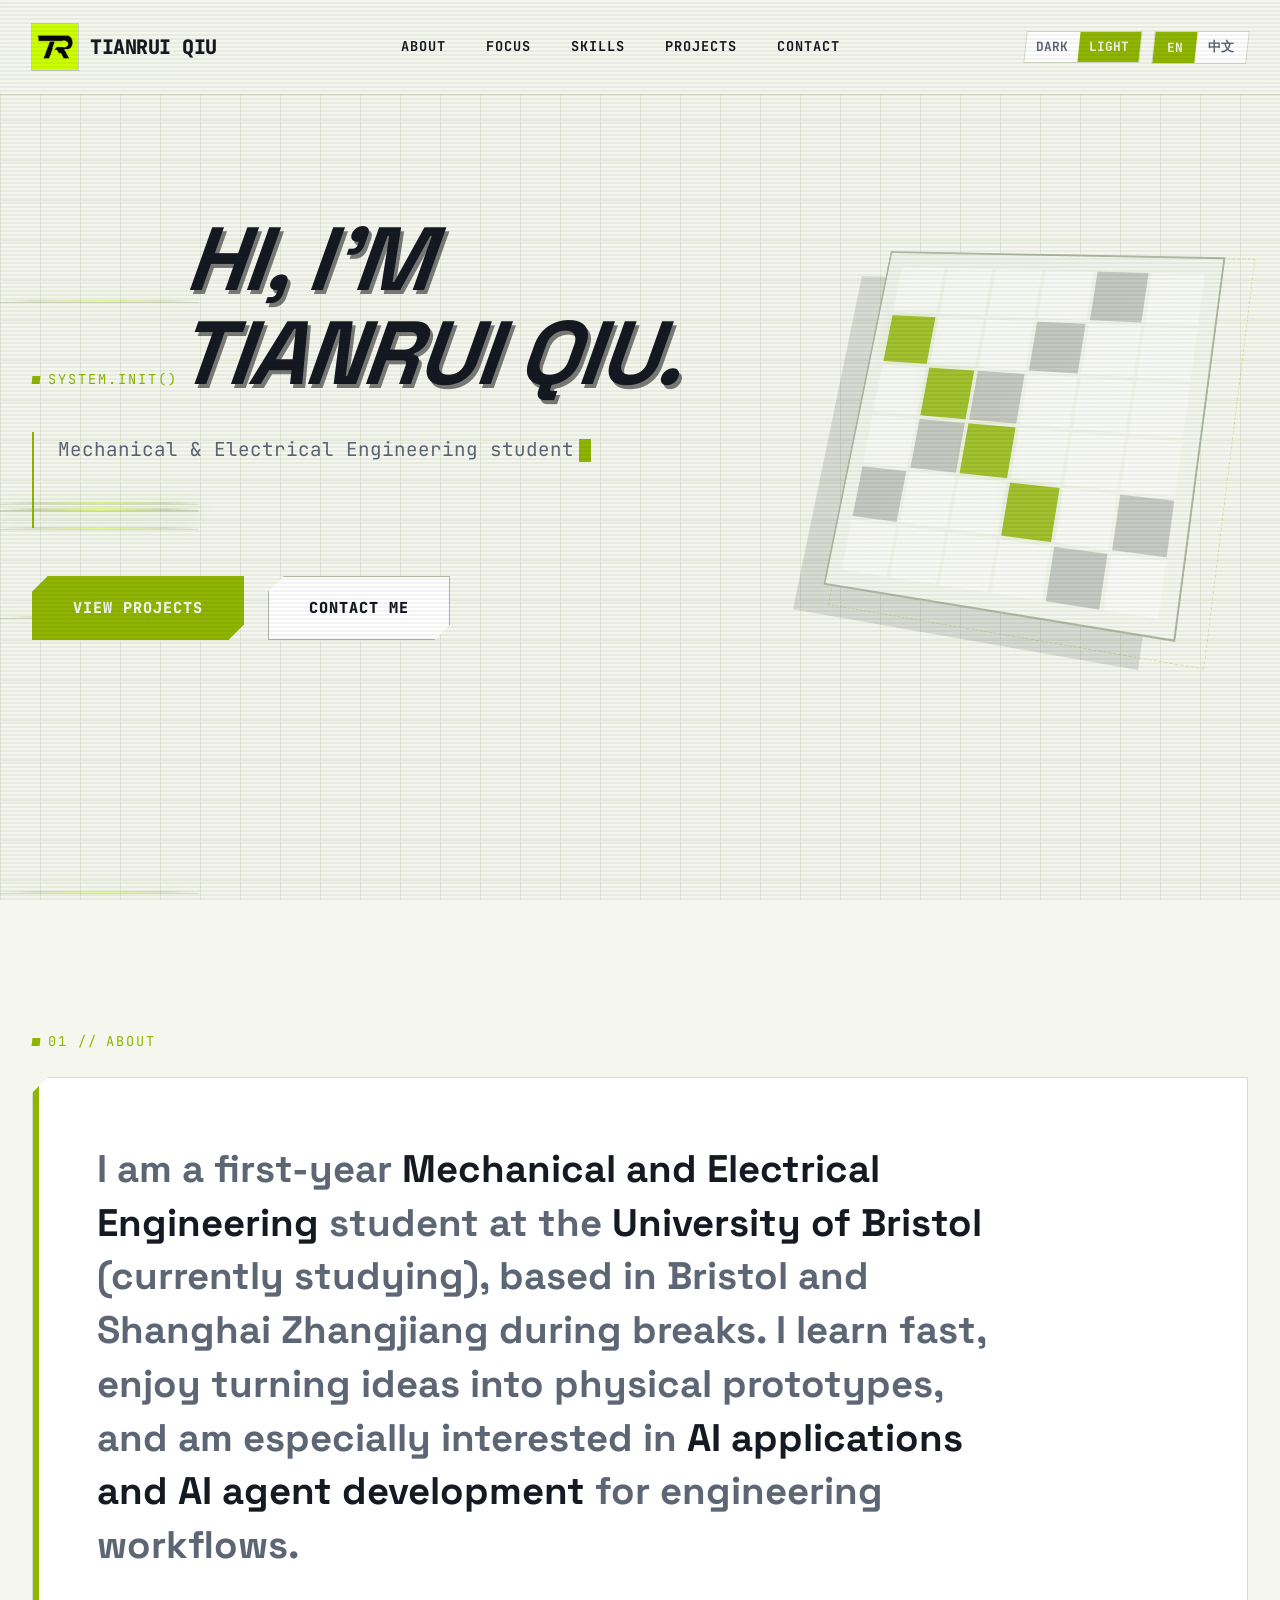
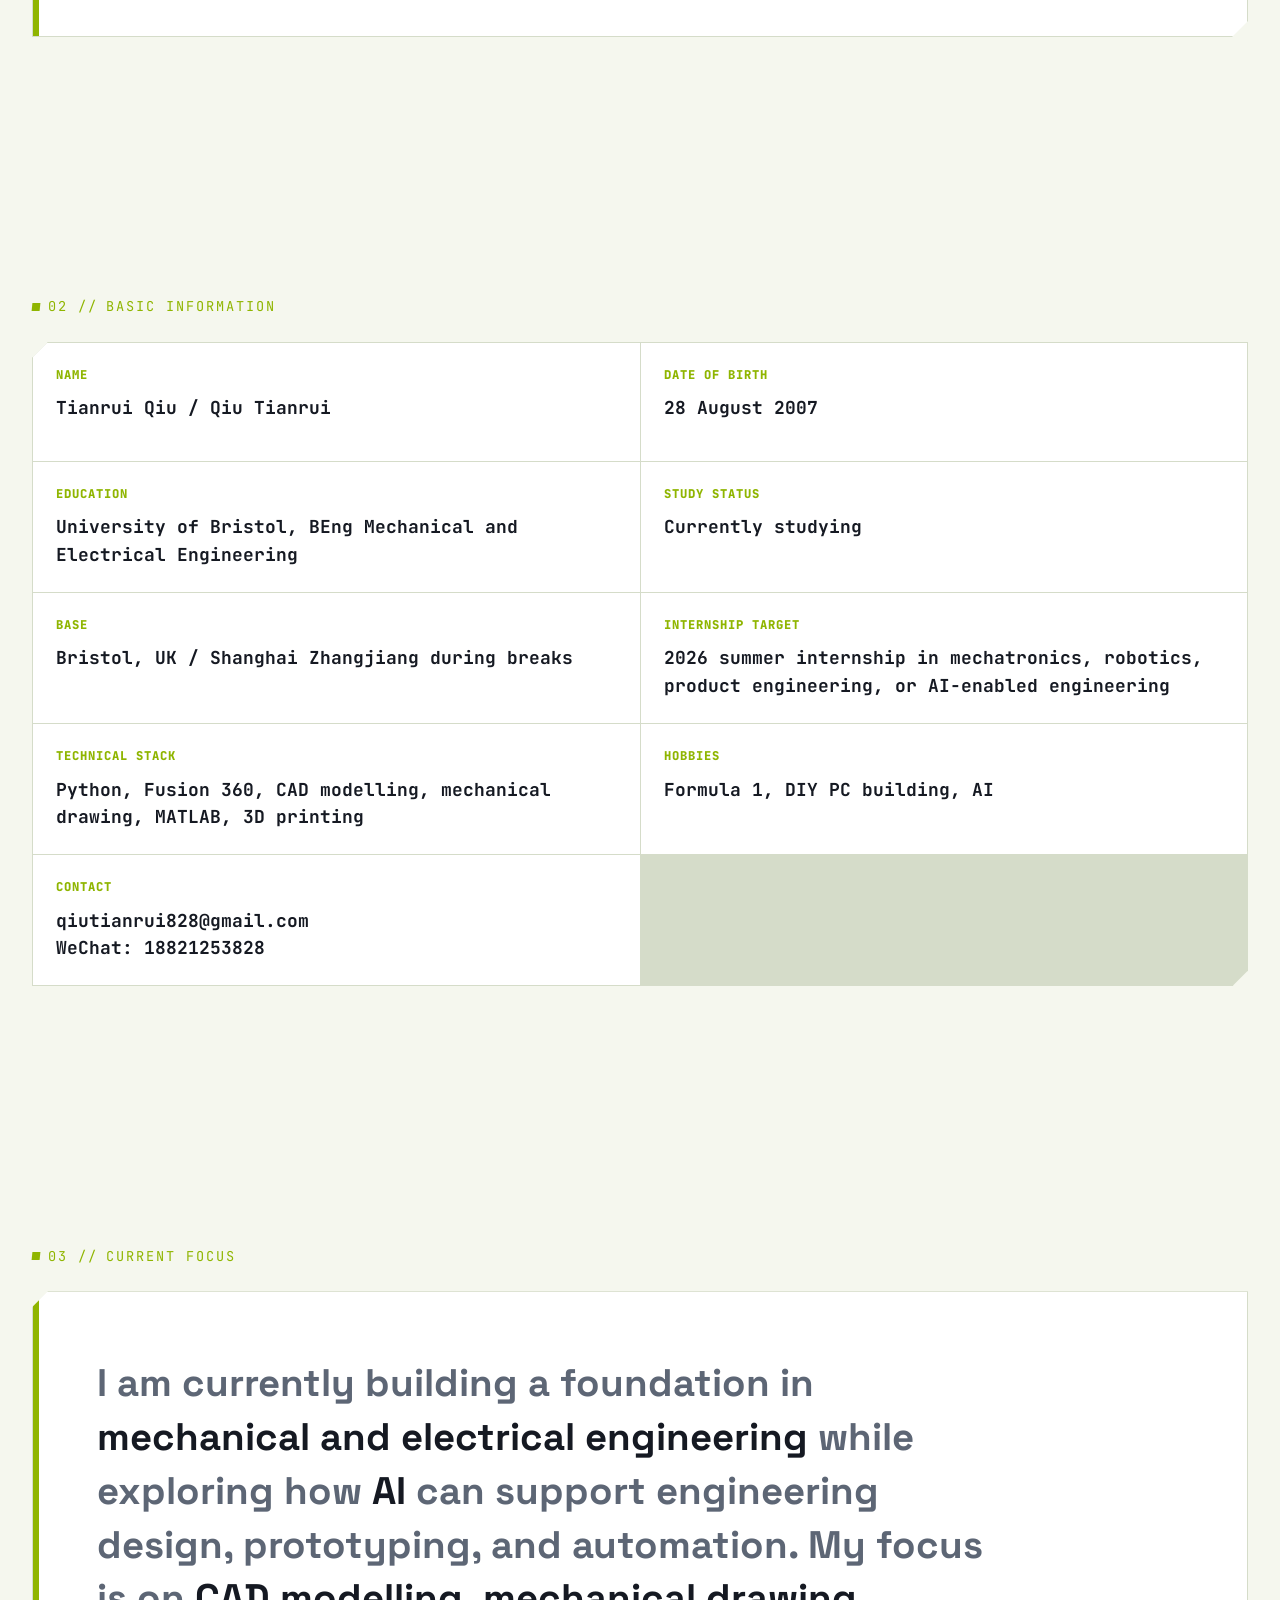
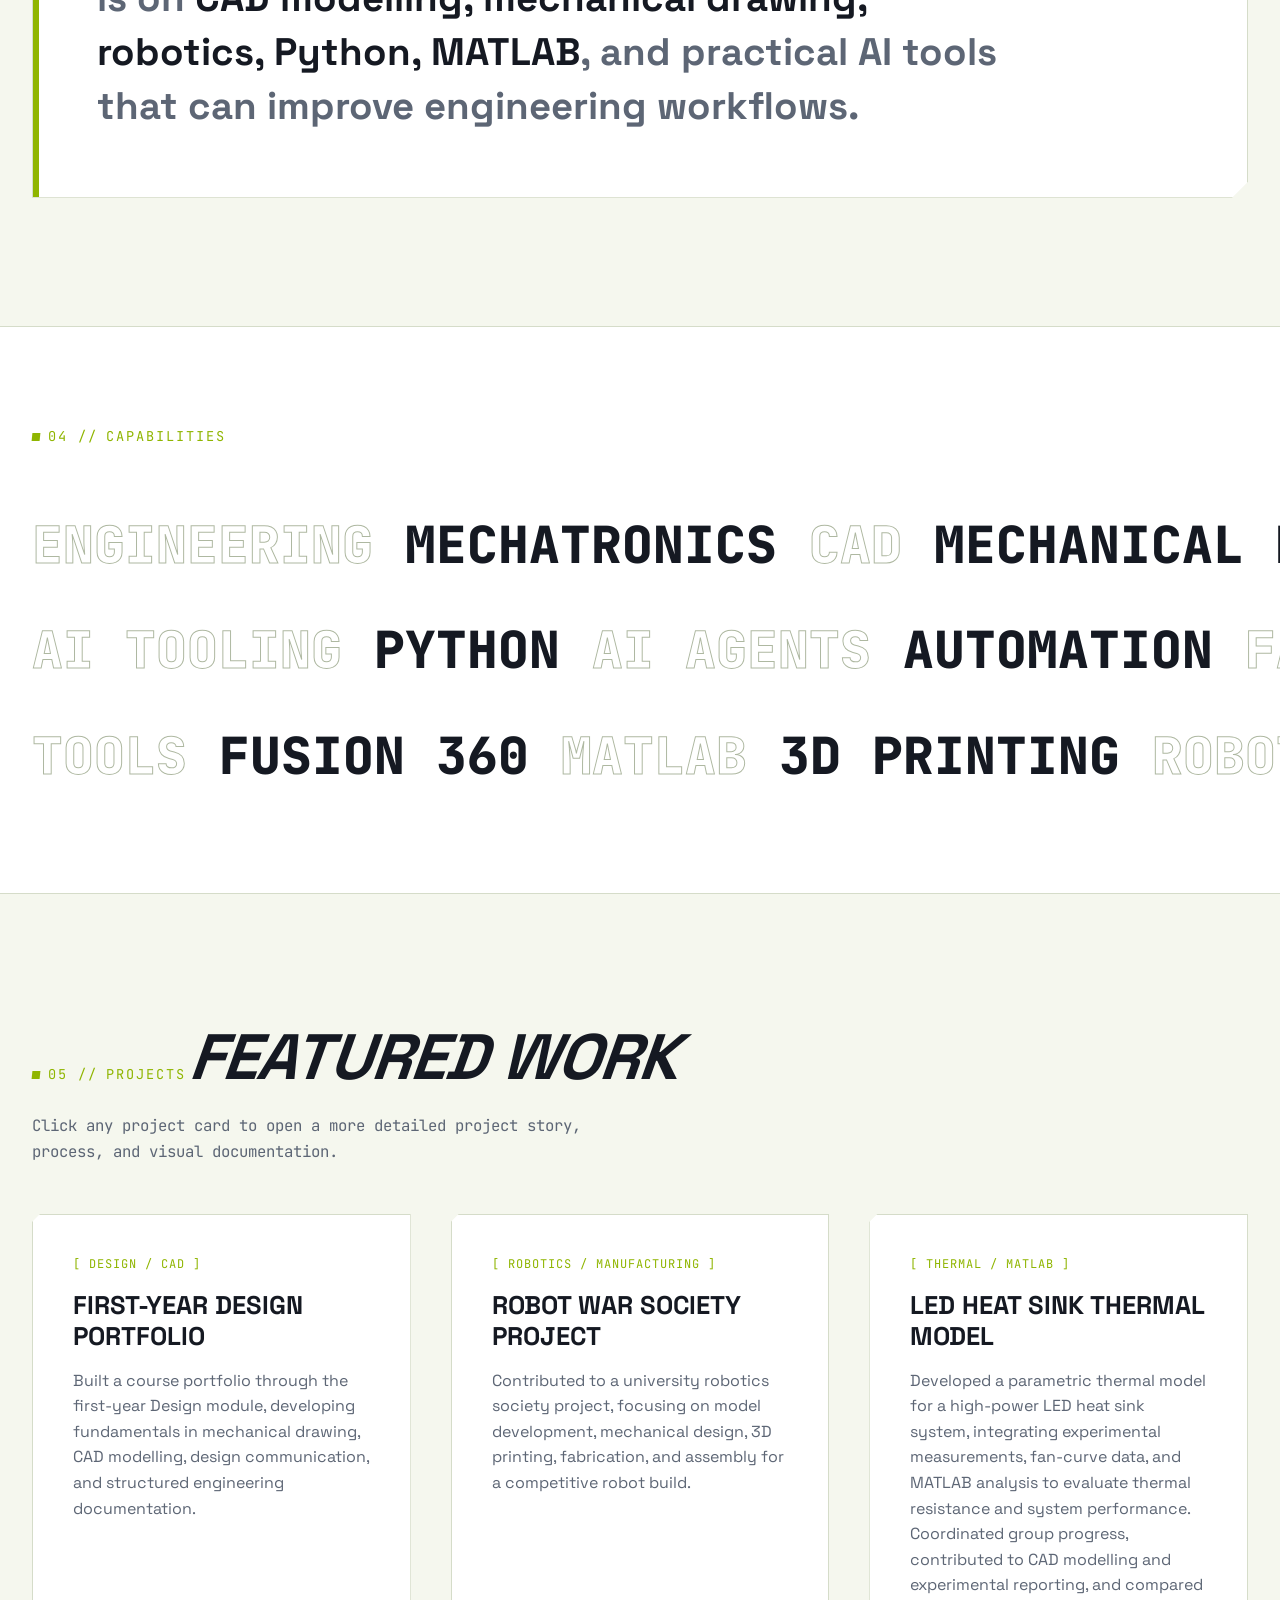
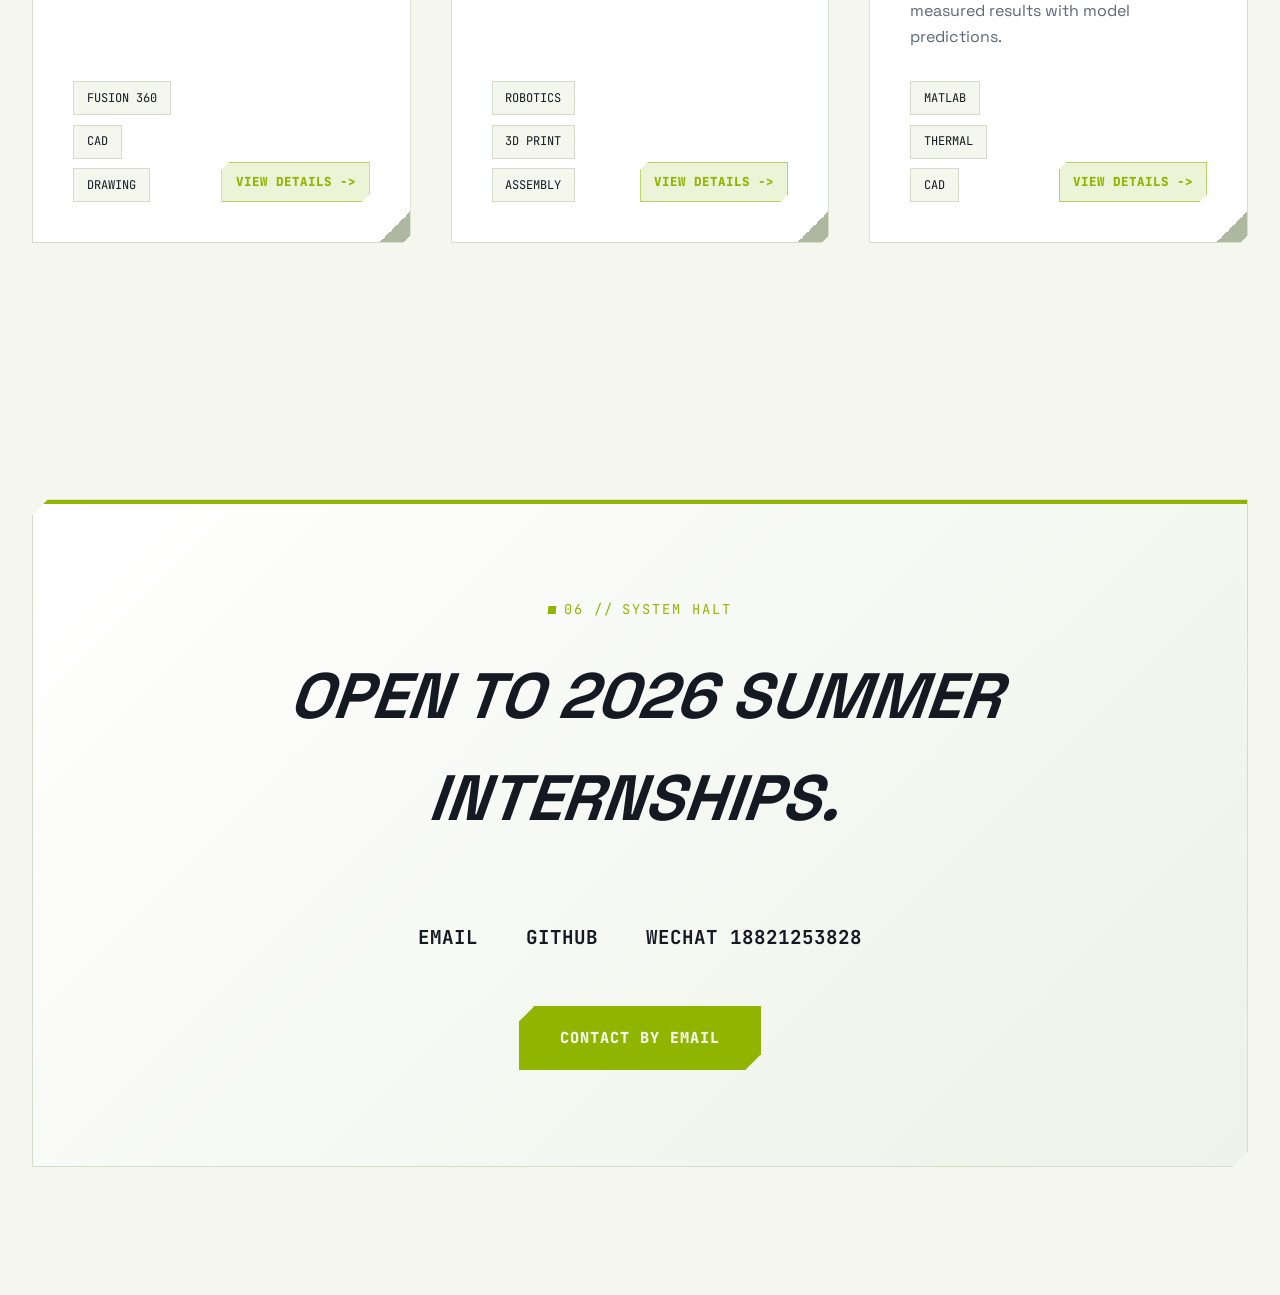
==== gemini-v2.html @ 449a3490 "Revert "Restore white light-mode logo" This reverts commit f555c244501e4e30bb69171f5057bf622dd73651." ====
<!DOCTYPE html>
<html lang="en">
<head>
    <meta charset="UTF-8">
    <meta name="viewport" content="width=device-width, initial-scale=1.0">
    <title>Tianrui Qiu // Portfolio</title>
    <meta name="description" content="Personal portfolio of Tianrui Qiu, a Mechanical and Electrical Engineering student at the University of Bristol exploring AI-enabled mechatronics, robotics, CAD, and engineering systems.">
    <link rel="icon" href="assets/favicon.ico?v=5">
    <link rel="apple-touch-icon" href="assets/apple-touch-icon.png?v=5">
    <link rel="preconnect" href="https://fonts.googleapis.com">
    <link rel="preconnect" href="https://fonts.gstatic.com" crossorigin>
    <link href="https://fonts.googleapis.com/css2?family=JetBrains+Mono:ital,wght@0,400;0,700;0,800;1,700&family=Space+Grotesk:wght@400;600;700;800&display=swap" rel="stylesheet">
    <script>
        (function () {
            try {
                const params = new URLSearchParams(window.location.search);
                const urlTheme = params.get('theme');
                const savedTheme = localStorage.getItem('portfolio_theme');
                const systemTheme = window.matchMedia('(prefers-color-scheme: light)').matches ? 'light' : 'dark';
                const theme = ['dark', 'light'].includes(urlTheme) ? urlTheme : (['dark', 'light'].includes(savedTheme) ? savedTheme : systemTheme);
                document.documentElement.setAttribute('data-theme', theme);
            } catch (error) {
                document.documentElement.setAttribute('data-theme', 'dark');
            }
        }());
    </script>
    <style>
        :root {
            color-scheme: dark;
            --bg-base: #06070a;
            --bg-surface: #10121a;
            --bg-card: #161925;
            --accent: #CCFF00;
            --accent-hover: #b3e600;
            --accent-dim: rgba(204, 255, 0, 0.1);
            --text-main: #f1f5f9;
            --text-muted: #8b949e;
            --border: #272b3c;
            --border-light: #3a4055;
            --nav-bg: rgba(6, 7, 10, 0.8);
            --grid-opacity: 0.2;
            --scanline-opacity: 0.7;
            --speed-opacity: 0.3;
            --speed-line: rgba(204, 255, 0, 0.95);
            --speed-glow: rgba(204, 255, 0, 0.45);
            --matrix-shadow: -30px 30px 0 rgba(0, 0, 0, 0.5);
            --card-shadow: 0 20px 40px rgba(0, 0, 0, 0.6);
            --font-display: 'Space Grotesk', -apple-system, BlinkMacSystemFont, 'Microsoft YaHei', 'PingFang SC', sans-serif;
            --font-mono: 'JetBrains Mono', 'Microsoft YaHei', monospace;
            --skew-angle: -6deg;
            --transition-fast: 0.2s cubic-bezier(0.25, 1, 0.5, 1);
            --transition-smooth: 0.4s cubic-bezier(0.16, 1, 0.3, 1);
            --clip-chamfer: polygon(16px 0, 100% 0, 100% calc(100% - 16px), calc(100% - 16px) 100%, 0 100%, 0 16px);
            --clip-chamfer-sm: polygon(8px 0, 100% 0, 100% calc(100% - 8px), calc(100% - 8px) 100%, 0 100%, 0 8px);
        }

        :root[data-theme="light"] {
            color-scheme: light;
            --bg-base: #f5f7ee;
            --bg-surface: #ffffff;
            --bg-card: #eef2e8;
            --accent: #8fb500;
            --accent-hover: #799b00;
            --accent-dim: rgba(143, 181, 0, 0.16);
            --text-main: #151922;
            --text-muted: #5d6675;
            --border: #d5dcc9;
            --border-light: #aeb8a1;
            --nav-bg: rgba(245, 247, 238, 0.86);
            --grid-opacity: 0.62;
            --scanline-opacity: 0.16;
            --speed-opacity: 0.42;
            --speed-line: rgba(204, 255, 0, 0.98);
            --speed-glow: rgba(143, 181, 0, 0.5);
            --matrix-shadow: -30px 30px 0 rgba(15, 20, 10, 0.12);
            --card-shadow: 0 20px 40px rgba(34, 40, 23, 0.12);
        }

        * {
            margin: 0;
            padding: 0;
            box-sizing: border-box;
        }

        html {
            scroll-behavior: smooth;
        }

        body {
            background-color: var(--bg-base);
            color: var(--text-main);
            font-family: var(--font-display);
            line-height: 1.6;
            overflow-x: hidden;
            -webkit-font-smoothing: antialiased;
            transition: background-color var(--transition-smooth), color var(--transition-smooth);
        }

        ::selection {
            background: var(--accent);
            color: var(--bg-base);
        }

        .bg-grid {
            position: fixed;
            inset: 0;
            background-image:
                linear-gradient(var(--border) 1px, transparent 1px),
                linear-gradient(90deg, var(--border) 1px, transparent 1px);
            background-size: 40px 40px;
            opacity: var(--grid-opacity);
            z-index: -3;
            pointer-events: none;
        }

        .scanlines {
            position: fixed;
            inset: 0;
            background: linear-gradient(to bottom, transparent 50%, rgba(0, 0, 0, 0.3) 51%);
            background-size: 100% 4px;
            opacity: var(--scanline-opacity);
            z-index: 9999;
            pointer-events: none;
        }

        .speed-lines {
            position: fixed;
            inset: 0;
            z-index: -2;
            overflow: hidden;
            pointer-events: none;
            opacity: var(--speed-opacity);
        }

        .speed-line {
            position: absolute;
            background: linear-gradient(90deg, transparent, var(--speed-line), transparent);
            height: 1px;
            width: 200px;
            box-shadow: 0 0 14px var(--speed-glow);
            transform: skewX(-45deg);
            animation: speedLine linear infinite;
        }

        :root[data-theme="light"] .speed-line {
            background: linear-gradient(
                90deg,
                transparent,
                rgba(82, 104, 0, 0.35) 18%,
                var(--speed-line) 50%,
                rgba(82, 104, 0, 0.35) 82%,
                transparent
            );
            box-shadow:
                0 0 16px var(--speed-glow),
                0 1px 0 rgba(63, 80, 0, 0.35);
            height: 2px;
        }

        @keyframes speedLine {
            0% { left: -10%; opacity: 0; }
            10% { opacity: 1; }
            90% { opacity: 1; }
            100% { left: 110%; opacity: 0; }
        }

        a {
            color: inherit;
            text-decoration: none;
            transition: color var(--transition-fast);
        }

        .container {
            width: 100%;
            max-width: 1320px;
            margin: 0 auto;
            padding: 0 2rem;
        }

        section {
            padding: 8rem 0;
            position: relative;
        }

        main {
            display: flex;
            flex-direction: column;
        }

        #hero { order: 0; }
        #about { order: 1; }
        #basic-info { order: 2; }
        #target { order: 3; }
        #skills { order: 4; }
        #projects { order: 5; }
        #contact { order: 6; }

        .mono {
            font-family: var(--font-mono);
        }

        .italic-speed {
            font-style: italic;
            transform: skewX(var(--skew-angle));
            display: inline-block;
        }

        .section-tag {
            font-family: var(--font-mono);
            font-size: 0.85rem;
            color: var(--accent);
            text-transform: uppercase;
            letter-spacing: 2px;
            margin-bottom: 1.5rem;
            display: inline-flex;
            align-items: center;
            gap: 0.5rem;
        }

        .section-tag::before {
            content: "";
            display: block;
            width: 8px;
            height: 8px;
            background: var(--accent);
            transform: skewX(var(--skew-angle));
        }

        h2.title {
            font-size: clamp(2.5rem, 5vw, 4rem);
            font-weight: 800;
            line-height: 1.1;
            text-transform: uppercase;
            margin-bottom: 3rem;
            letter-spacing: -1px;
        }

        .section-helper {
            margin-top: -1.75rem;
            margin-bottom: 3rem;
            max-width: 620px;
            color: var(--text-muted);
            font-family: var(--font-mono);
            font-size: 0.98rem;
            line-height: 1.7;
        }

        nav {
            position: fixed;
            top: 0;
            left: 0;
            width: 100%;
            padding: 1.5rem 0;
            background: var(--nav-bg);
            backdrop-filter: blur(12px);
            border-bottom: 1px solid var(--border);
            z-index: 100;
            transition: padding var(--transition-smooth), background-color var(--transition-smooth), border-color var(--transition-smooth);
        }

        .nav-inner {
            display: flex;
            justify-content: space-between;
            align-items: center;
            gap: 1.5rem;
        }

        .logo {
            font-family: var(--font-mono);
            font-weight: 800;
            font-size: 1.25rem;
            letter-spacing: -0.5px;
            text-transform: uppercase;
            color: var(--text-main);
            display: flex;
            align-items: center;
            gap: 0.75rem;
            min-width: 0;
        }

        .logo-box {
            width: 46px;
            height: 46px;
            flex: 0 0 46px;
            position: relative;
            overflow: hidden;
            box-shadow: 0 0 0 1px color-mix(in srgb, var(--text-main) 18%, transparent);
        }

        .logo-box img {
            display: none;
            position: absolute;
            inset: 0;
            width: 100%;
            height: 100%;
            object-fit: contain;
        }

        .logo-box .logo-img-dark {
            display: block;
        }

        .nav-links {
            display: flex;
            gap: 2.5rem;
            font-family: var(--font-mono);
            font-size: 0.85rem;
            font-weight: 700;
            text-transform: uppercase;
            letter-spacing: 1px;
        }

        .nav-links a {
            position: relative;
        }

        .nav-links a::after {
            content: '';
            position: absolute;
            bottom: -6px;
            left: 0;
            width: 0;
            height: 2px;
            background: var(--accent);
            transition: width var(--transition-fast);
        }

        .nav-links a:hover::after {
            width: 100%;
        }

        .nav-controls {
            display: flex;
            align-items: center;
            gap: 0.75rem;
            flex-shrink: 0;
        }

        .lang-switch,
        .theme-switch {
            display: flex;
            flex-shrink: 0;
            background: var(--bg-surface);
            border: 1px solid var(--border);
            transform: skewX(var(--skew-angle));
            transition: background-color var(--transition-smooth), border-color var(--transition-smooth);
        }

        .lang-btn,
        .theme-btn {
            background: transparent;
            border: none;
            color: var(--text-muted);
            font-family: var(--font-mono);
            font-size: 0.8rem;
            font-weight: 700;
            padding: 0.4rem 0.8rem;
            cursor: pointer;
            transition: all var(--transition-fast);
            text-transform: uppercase;
        }

        .theme-btn {
            padding: 0.4rem 0.65rem;
        }

        .lang-btn.active,
        .theme-btn.active {
            background: var(--accent);
            color: var(--bg-base);
        }

        .lang-btn:not(.active):hover,
        .theme-btn:not(.active):hover {
            color: var(--text-main);
        }

        .lang-btn span,
        .theme-btn span {
            display: inline-block;
            transform: skewX(calc(var(--skew-angle) * -1));
        }

        .btn {
            display: inline-flex;
            align-items: center;
            justify-content: center;
            padding: 1.2rem 2.5rem;
            font-family: var(--font-mono);
            font-size: 0.95rem;
            font-weight: 800;
            text-transform: uppercase;
            letter-spacing: 1px;
            border: 1px solid var(--border-light);
            background: var(--bg-surface);
            color: var(--text-main);
            cursor: pointer;
            position: relative;
            z-index: 1;
            clip-path: var(--clip-chamfer);
            transition: all var(--transition-fast);
        }

        .btn::before {
            content: "";
            position: absolute;
            inset: 0;
            background: var(--accent);
            z-index: -1;
            transform: scaleX(0);
            transform-origin: right;
            transition: transform var(--transition-smooth);
        }

        .btn:hover {
            border-color: var(--accent);
            color: var(--bg-base);
        }

        .btn:hover::before {
            transform: scaleX(1);
            transform-origin: left;
        }

        .btn-primary {
            background: var(--accent);
            color: var(--bg-base);
            border-color: var(--accent);
        }

        .btn-primary::before {
            background: var(--text-main);
        }

        .btn-primary:hover {
            color: var(--bg-base);
        }

        .hero {
            min-height: 100vh;
            display: flex;
            align-items: center;
            padding-top: 5rem;
            overflow: hidden;
        }

        .hero-grid {
            display: grid;
            grid-template-columns: 1.2fr 0.8fr;
            gap: 4rem;
            align-items: center;
        }

        .hero-title {
            font-size: clamp(3rem, 7vw, 6rem);
            font-weight: 800;
            line-height: 1.05;
            text-transform: uppercase;
            letter-spacing: -2px;
            margin-bottom: 2rem;
            text-shadow: 4px 4px 0 rgba(0, 0, 0, 0.5);
        }

        .hero-subtitle-container {
            min-height: 6rem;
            margin-bottom: 3rem;
            position: relative;
            padding-left: 1.5rem;
            border-left: 2px solid var(--accent);
        }

        .hero-subtitle {
            font-family: var(--font-mono);
            font-size: clamp(1rem, 2vw, 1.2rem);
            color: var(--text-muted);
            line-height: 1.8;
            max-width: 600px;
        }

        .hero-actions {
            display: flex;
            gap: 1.5rem;
            flex-wrap: wrap;
        }

        .hero-visual {
            position: relative;
            width: 100%;
            aspect-ratio: 1;
            perspective: 1000px;
        }

        .v-matrix {
            position: absolute;
            top: 50%;
            left: 50%;
            width: 80%;
            height: 80%;
            transform: translate(-50%, -50%) rotateX(15deg) rotateY(-20deg) rotateZ(10deg);
            transform-style: preserve-3d;
        }

        .v-grid {
            width: 100%;
            height: 100%;
            background: linear-gradient(135deg, var(--bg-card) 0%, var(--bg-base) 100%);
            border: 2px solid var(--border-light);
            display: grid;
            grid-template-columns: repeat(6, 1fr);
            grid-template-rows: repeat(6, 1fr);
            gap: 4px;
            padding: 1rem;
            box-shadow: var(--matrix-shadow);
        }

        .v-cell {
            background: var(--bg-surface);
            opacity: 0.5;
            transition: all 0.3s;
        }

        .v-cell:nth-child(7n) {
            background: var(--accent);
            opacity: 0.8;
            box-shadow: 0 0 15px var(--accent-dim);
        }

        .v-cell:nth-child(5n) {
            background: var(--text-main);
            opacity: 0.2;
        }

        .v-frame {
            position: absolute;
            inset: -20px;
            border: 1px dashed var(--accent);
            opacity: 0.3;
            transform: translateZ(-50px);
        }

        .about-content {
            background: var(--bg-surface);
            border: 1px solid var(--border);
            padding: 4rem;
            clip-path: var(--clip-chamfer);
            position: relative;
        }

        .about-content::before {
            content: '';
            position: absolute;
            top: 0;
            left: 0;
            width: 6px;
            height: 100%;
            background: var(--accent);
        }

        .about-text {
            font-size: clamp(1.5rem, 3vw, 2.5rem);
            font-weight: 700;
            line-height: 1.4;
            max-width: 900px;
            color: var(--text-muted);
        }

        .about-text span {
            color: var(--text-main);
        }

        .info-grid {
            display: grid;
            grid-template-columns: repeat(2, minmax(0, 1fr));
            gap: 1px;
            overflow: hidden;
            background: var(--border);
            border: 1px solid var(--border);
            clip-path: var(--clip-chamfer);
        }

        .info-item {
            min-height: 118px;
            padding: 1.45rem;
            background: var(--bg-surface);
        }

        .info-label {
            display: block;
            margin-bottom: 0.55rem;
            color: var(--accent);
            font-family: var(--font-mono);
            font-size: 0.76rem;
            font-weight: 800;
            letter-spacing: 1px;
            text-transform: uppercase;
        }

        .info-value {
            color: var(--text-main);
            font-family: var(--font-mono);
            font-size: clamp(0.95rem, 1.5vw, 1.12rem);
            font-weight: 700;
            line-height: 1.55;
        }

        .projects-grid {
            display: grid;
            grid-template-columns: repeat(auto-fit, minmax(340px, 1fr));
            gap: 2.5rem;
        }

        .project-card {
            background: var(--bg-surface);
            border: 1px solid var(--border);
            padding: 2.5rem;
            display: flex;
            flex-direction: column;
            position: relative;
            clip-path: var(--clip-chamfer-sm);
            transition: all var(--transition-smooth);
            min-height: 380px;
        }

        .project-card::after {
            content: '';
            position: absolute;
            bottom: 0;
            right: 0;
            width: 30px;
            height: 30px;
            background: linear-gradient(135deg, transparent 50%, var(--border-light) 50%);
            transition: all var(--transition-fast);
        }

        .project-card:hover {
            transform: translateY(-10px);
            border-color: var(--accent);
            box-shadow: var(--card-shadow);
            background: var(--bg-card);
        }

        .project-card:hover::after {
            background: linear-gradient(135deg, transparent 50%, var(--accent) 50%);
        }

        .p-type {
            font-family: var(--font-mono);
            font-size: 0.75rem;
            color: var(--accent);
            text-transform: uppercase;
            margin-bottom: 1rem;
            letter-spacing: 1px;
        }

        .p-title {
            font-size: 1.6rem;
            font-weight: 800;
            margin-bottom: 1rem;
            line-height: 1.2;
            text-transform: uppercase;
        }

        .p-desc {
            font-size: 1rem;
            color: var(--text-muted);
            margin-bottom: 2rem;
            flex-grow: 1;
        }

        .p-tags {
            display: flex;
            flex-wrap: wrap;
            gap: 0.6rem;
        }

        .p-tag {
            font-family: var(--font-mono);
            font-size: 0.75rem;
            padding: 0.4rem 0.8rem;
            background: var(--bg-base);
            border: 1px solid var(--border);
            color: var(--text-main);
            text-transform: uppercase;
        }

        .p-card-footer {
            display: flex;
            align-items: flex-end;
            justify-content: space-between;
            gap: 1rem;
        }

        .p-link-cue {
            flex-shrink: 0;
            color: var(--accent);
            font-family: var(--font-mono);
            font-size: 0.78rem;
            font-weight: 800;
            letter-spacing: 1px;
            padding: 0.58rem 0.82rem;
            border: 1px solid color-mix(in srgb, var(--accent) 55%, transparent);
            background: var(--accent-dim);
            clip-path: var(--clip-chamfer-sm);
            text-transform: uppercase;
            transition: background-color var(--transition-fast), color var(--transition-fast), transform var(--transition-fast);
        }

        .project-card:hover .p-link-cue {
            background: var(--accent);
            color: var(--bg-base);
            transform: translateX(4px);
        }

        .skills-section {
            overflow: hidden;
            padding: 6rem 0;
            border-top: 1px solid var(--border);
            border-bottom: 1px solid var(--border);
            background: var(--bg-surface);
        }

        .ticker-group {
            display: flex;
            flex-direction: column;
            gap: 1.5rem;
        }

        .ticker-row {
            display: flex;
            width: fit-content;
            animation: ticker linear infinite;
        }

        .ticker-row.reverse {
            animation-direction: reverse;
        }

        .ticker-row:hover {
            animation-play-state: paused;
        }

        @keyframes ticker {
            0% { transform: translateX(0); }
            100% { transform: translateX(-50%); }
        }

        .ticker-item {
            font-family: var(--font-mono);
            font-size: clamp(2rem, 4vw, 3.5rem);
            font-weight: 800;
            text-transform: uppercase;
            white-space: nowrap;
            padding: 0 2rem;
            color: transparent;
            -webkit-text-stroke: 1px var(--border-light);
            transition: all var(--transition-fast);
            display: flex;
            align-items: center;
            gap: 2rem;
        }

        .ticker-item span {
            color: var(--text-main);
            -webkit-text-stroke: 0;
        }

        .ticker-item:hover {
            color: var(--accent);
            -webkit-text-stroke: 1px var(--accent);
        }

        .ticker-item::after {
            content: "///";
            color: var(--accent);
            font-size: 0.5em;
            -webkit-text-stroke: 0;
        }

        .contact-wrap {
            background: linear-gradient(135deg, var(--bg-surface) 0%, var(--bg-card) 100%);
            border: 1px solid var(--border);
            padding: 6rem 4rem;
            text-align: center;
            clip-path: var(--clip-chamfer);
            position: relative;
        }

        .contact-wrap::before {
            content: '';
            position: absolute;
            top: 0;
            left: 0;
            right: 0;
            height: 4px;
            background: var(--accent);
        }

        .contact-title {
            font-size: clamp(2.5rem, 5vw, 4rem);
            font-weight: 800;
            text-transform: uppercase;
            margin-bottom: 1.5rem;
        }

        .contact-links {
            display: flex;
            justify-content: center;
            gap: 3rem;
            margin: 3rem 0;
            flex-wrap: wrap;
        }

        .c-link {
            font-family: var(--font-mono);
            font-size: 1.2rem;
            font-weight: 700;
            text-transform: uppercase;
            position: relative;
            padding-bottom: 5px;
        }

        .c-link::after {
            content: '';
            position: absolute;
            bottom: 0;
            left: 0;
            width: 0;
            height: 2px;
            background: var(--accent);
            transition: width var(--transition-fast);
        }

        .c-link:hover::after {
            width: 100%;
        }

        .reveal {
            opacity: 0;
            transform: translateY(40px);
            transition: opacity 0.8s ease-out, transform 0.8s cubic-bezier(0.16, 1, 0.3, 1);
        }

        .reveal.active {
            opacity: 1;
            transform: translateY(0);
        }

        .cursor {
            display: inline-block;
            width: 12px;
            height: 1.2em;
            background: var(--accent);
            vertical-align: middle;
            animation: blink 1s step-end infinite;
            margin-left: 5px;
        }

        @keyframes blink {
            0%, 100% { opacity: 1; }
            50% { opacity: 0; }
        }

        @media (max-width: 1024px) {
            .hero-grid {
                grid-template-columns: 1fr;
                gap: 2rem;
            }

            .hero-visual {
                display: none;
            }

            .hero-title {
                margin-top: 2rem;
            }

            .about-content {
                padding: 3rem 2rem;
            }

            .info-grid {
                grid-template-columns: 1fr;
            }

            .contact-wrap {
                padding: 4rem 2rem;
            }
        }

        @media (max-width: 768px) {
            nav {
                padding: 1rem 0;
            }

            .container {
                padding: 0 1.1rem;
            }

            .nav-links {
                display: none;
            }

            .logo {
                font-size: 1rem;
            }

            .logo-box {
                width: 36px;
                height: 36px;
                flex-basis: 36px;
            }

            .logo span {
                max-width: 42vw;
                overflow: hidden;
                text-overflow: ellipsis;
                white-space: nowrap;
            }

            .lang-btn {
                font-size: 0.72rem;
                padding: 0.36rem 0.58rem;
            }

            .nav-controls {
                gap: 0.45rem;
            }

            .theme-btn {
                font-size: 0.72rem;
                padding: 0.36rem 0.48rem;
            }

            section {
                padding: 5rem 0;
            }

            .hero-title {
                font-size: clamp(2.4rem, 14vw, 4rem);
                letter-spacing: -1px;
            }

            .hero-actions {
                gap: 0.9rem;
            }

            .btn {
                width: 100%;
                padding: 1rem 1.25rem;
            }

            .projects-grid {
                grid-template-columns: 1fr;
            }

            .project-card {
                min-height: auto;
                padding: 2rem;
            }

            .p-card-footer {
                align-items: flex-start;
                flex-direction: column;
            }

            .ticker-item {
                font-size: 1.5rem;
                gap: 1rem;
                padding: 0 1rem;
            }

            .contact-links {
                gap: 1.25rem;
            }
        }

        @media (max-width: 380px) {
            .logo span {
                display: none;
            }
        }

        @media (prefers-reduced-motion: reduce) {
            *,
            ::before,
            ::after {
                animation-duration: 0.01ms !important;
                animation-iteration-count: 1 !important;
                transition-duration: 0.01ms !important;
                scroll-behavior: auto !important;
            }

            .reveal {
                opacity: 1;
                transform: none;
            }

            .speed-lines {
                display: none;
            }
        }
    </style>
</head>
<body>
    <div class="bg-grid"></div>
    <div class="scanlines"></div>
    <div class="speed-lines" id="speedLines"></div>

    <nav id="navbar">
        <div class="container nav-inner">
            <a href="#" class="logo">
                <div class="logo-box">
                    <img class="logo-img-dark" src="assets/logo-tr-dark-64.png?v=5" alt="" aria-hidden="true">
                    <img class="logo-img-light" src="assets/logo-tr-light-64.png?v=5" alt="" aria-hidden="true">
                </div>
                <span data-en="Tianrui Qiu" data-zh="邱天瑞">Tianrui Qiu</span>
            </a>
            <div class="nav-links">
                <a href="#about" data-en="About" data-zh="关于">About</a>
                <a href="#target" data-en="Focus" data-zh="关注">Focus</a>
                <a href="#skills" data-en="Skills" data-zh="技能">Skills</a>
                <a href="#projects" data-en="Projects" data-zh="项目">Projects</a>
                <a href="#contact" data-en="Contact" data-zh="联系">Contact</a>
            </div>
            <div class="nav-controls" aria-label="Display options">
                <div class="theme-switch" aria-label="Theme">
                    <button class="theme-btn active" data-target-theme="dark" type="button"><span data-en="Dark" data-zh="暗色">Dark</span></button>
                    <button class="theme-btn" data-target-theme="light" type="button"><span data-en="Light" data-zh="亮色">Light</span></button>
                </div>
                <div class="lang-switch" aria-label="Language">
                    <button class="lang-btn active" data-target-lang="en" type="button"><span>EN</span></button>
                    <button class="lang-btn" data-target-lang="zh" type="button"><span>中文</span></button>
                </div>
            </div>
        </div>
    </nav>

    <main>
        <section id="hero" class="hero">
            <div class="container hero-grid">
                <div class="hero-left reveal active">
                    <div class="section-tag mono" data-en="System.Init()" data-zh="系统已启动">System.Init()</div>
                    <h1 class="hero-title italic-speed" data-en="Hi, I'm<br>Tianrui Qiu." data-zh="你好，<br>我是邱天瑞。">
                        Hi, I'm<br>Tianrui Qiu.
                    </h1>
                    <div class="hero-subtitle-container">
                        <div class="hero-subtitle mono">
                            <span id="typewriter"></span><span class="cursor"></span>
                        </div>
                    </div>
                    <div class="hero-actions">
                        <a href="#projects" class="btn btn-primary" data-en="View Projects" data-zh="查看作品">View Projects</a>
                        <a href="#contact" class="btn" data-en="Contact Me" data-zh="联系我">Contact Me</a>
                    </div>
                </div>

                <div class="hero-visual reveal active">
                    <div class="v-matrix">
                        <div class="v-grid">
                            <div class="v-cell"></div><div class="v-cell"></div><div class="v-cell"></div><div class="v-cell"></div><div class="v-cell"></div><div class="v-cell"></div>
                            <div class="v-cell"></div><div class="v-cell"></div><div class="v-cell"></div><div class="v-cell"></div><div class="v-cell"></div><div class="v-cell"></div>
                            <div class="v-cell"></div><div class="v-cell"></div><div class="v-cell"></div><div class="v-cell"></div><div class="v-cell"></div><div class="v-cell"></div>
                            <div class="v-cell"></div><div class="v-cell"></div><div class="v-cell"></div><div class="v-cell"></div><div class="v-cell"></div><div class="v-cell"></div>
                            <div class="v-cell"></div><div class="v-cell"></div><div class="v-cell"></div><div class="v-cell"></div><div class="v-cell"></div><div class="v-cell"></div>
                            <div class="v-cell"></div><div class="v-cell"></div><div class="v-cell"></div><div class="v-cell"></div><div class="v-cell"></div><div class="v-cell"></div>
                        </div>
                        <div class="v-frame"></div>
                    </div>
                </div>
            </div>
        </section>

        <section id="about">
            <div class="container reveal">
                <div class="section-tag mono">01 // <span data-en="About" data-zh="关于">About</span></div>
                <div class="about-content">
                    <p class="about-text" data-en="I am a first-year <span>Mechanical and Electrical Engineering</span> student at the <span>University of Bristol</span> (currently studying), based in Bristol and Shanghai Zhangjiang during breaks. I learn fast, enjoy turning ideas into physical prototypes, and am especially interested in <span>AI applications and AI agent development</span> for engineering workflows." data-zh="我是<span>布里斯托大学机械与电气工程</span>大一在读学生，平时 base 英国布里斯托，假期在上海张江。我学习新知识很快，喜欢把想法做成真实原型，也对 <span>AI 应用和 AI Agent 开发</span>如何提升工程流程有很强兴趣。">
                        I am a first-year <span>Mechanical and Electrical Engineering</span> student at the <span>University of Bristol</span> (currently studying), based in Bristol and Shanghai Zhangjiang during breaks. I learn fast, enjoy turning ideas into physical prototypes, and am especially interested in <span>AI applications and AI agent development</span> for engineering workflows.
                    </p>
                </div>
            </div>
        </section>

        <section id="basic-info">
            <div class="container reveal">
                <div class="section-tag mono">02 // <span data-en="Basic Information" data-zh="基础信息">Basic Information</span></div>
                <div class="info-grid">
                    <article class="info-item">
                        <span class="info-label" data-en="Name" data-zh="姓名">Name</span>
                        <p class="info-value" data-en="Tianrui Qiu / Qiu Tianrui" data-zh="邱天瑞 / Tianrui Qiu">Tianrui Qiu / Qiu Tianrui</p>
                    </article>
                    <article class="info-item">
                        <span class="info-label" data-en="Date of Birth" data-zh="生日">Date of Birth</span>
                        <p class="info-value" data-en="28 August 2007" data-zh="2007 年 8 月 28 日">28 August 2007</p>
                    </article>
                    <article class="info-item">
                        <span class="info-label" data-en="Education" data-zh="教育背景">Education</span>
                        <p class="info-value" data-en="University of Bristol, BEng Mechanical and Electrical Engineering" data-zh="布里斯托大学，机械与电气工程本科">University of Bristol, BEng Mechanical and Electrical Engineering</p>
                    </article>
                    <article class="info-item">
                        <span class="info-label" data-en="Study Status" data-zh="学业状态">Study Status</span>
                        <p class="info-value" data-en="Currently studying" data-zh="在读">Currently studying</p>
                    </article>
                    <article class="info-item">
                        <span class="info-label" data-en="Base" data-zh="常驻地点">Base</span>
                        <p class="info-value" data-en="Bristol, UK / Shanghai Zhangjiang during breaks" data-zh="英国布里斯托 / 假期在上海张江">Bristol, UK / Shanghai Zhangjiang during breaks</p>
                    </article>
                    <article class="info-item">
                        <span class="info-label" data-en="Internship Target" data-zh="求职目标">Internship Target</span>
                        <p class="info-value" data-en="2026 summer internship in mechatronics, robotics, product engineering, or AI-enabled engineering" data-zh="2026 暑期实习，方向偏机电、机器人、产品工程或 AI 赋能工程">2026 summer internship in mechatronics, robotics, product engineering, or AI-enabled engineering</p>
                    </article>
                    <article class="info-item">
                        <span class="info-label" data-en="Technical Stack" data-zh="技术栈">Technical Stack</span>
                        <p class="info-value" data-en="Python, Fusion 360, CAD modelling, mechanical drawing, MATLAB, 3D printing" data-zh="Python、Fusion 360、CAD 建模、机械制图、MATLAB、3D 打印">Python, Fusion 360, CAD modelling, mechanical drawing, MATLAB, 3D printing</p>
                    </article>
                    <article class="info-item">
                        <span class="info-label" data-en="Hobbies" data-zh="爱好">Hobbies</span>
                        <p class="info-value" data-en="Formula 1, DIY PC building, AI" data-zh="F1、DIY 电脑、AI">Formula 1, DIY PC building, AI</p>
                    </article>
                    <article class="info-item">
                        <span class="info-label" data-en="Contact" data-zh="联系方式">Contact</span>
                        <p class="info-value">qiutianrui828@gmail.com<br>WeChat: 18821253828</p>
                    </article>
                </div>
            </div>
        </section>

        <section id="target">
            <div class="container reveal">
                <div class="section-tag mono">03 // <span data-en="Current Focus" data-zh="当前关注">Current Focus</span></div>
                <div class="about-content">
                    <p class="about-text" data-en="I am currently building a foundation in <span>mechanical and electrical engineering</span> while exploring how <span>AI</span> can support engineering design, prototyping, and automation. My focus is on <span>CAD modelling, mechanical drawing, robotics, Python, MATLAB</span>, and practical AI tools that can improve engineering workflows." data-zh="我目前正在打牢<span>机械与电气工程</span>基础，同时探索 <span>AI</span> 如何辅助工程设计、原型制造和自动化流程。现阶段重点关注 <span>CAD 建模、机械制图、机器人、Python、MATLAB</span>，以及能够提升工程效率的实用 AI 工具。">
                        I am currently building a foundation in <span>mechanical and electrical engineering</span> while exploring how <span>AI</span> can support engineering design, prototyping, and automation. My focus is on <span>CAD modelling, mechanical drawing, robotics, Python, MATLAB</span>, and practical AI tools that can improve engineering workflows.
                    </p>
                </div>
            </div>
        </section>

        <section id="projects">
            <div class="container reveal">
                <div class="section-tag mono">05 // <span data-en="Projects" data-zh="项目">Projects</span></div>
                <h2 class="title italic-speed" data-en="Featured Work" data-zh="精选作品">Featured Work</h2>
                <p class="section-helper" data-en="Click any project card to open a more detailed project story, process, and visual documentation." data-zh="点击任意项目卡片，可以查看更完整的项目经历、过程记录和展示页面。">
                    Click any project card to open a more detailed project story, process, and visual documentation.
                </p>

                <div class="projects-grid">
                    <a class="project-card" href="projects/design-portfolio.html">
                        <div class="p-type" data-en="[ Design / CAD ]" data-zh="[ 设计 / CAD ]">[ Design / CAD ]</div>
                        <h3 class="p-title" data-en="First-Year Design Portfolio" data-zh="大一 Design 课程作品集">First-Year Design Portfolio</h3>
                        <p class="p-desc" data-en="Built a course portfolio through the first-year Design module, developing fundamentals in mechanical drawing, CAD modelling, design communication, and structured engineering documentation." data-zh="通过大一 Design 课程完成作品集，系统学习机械制图、CAD 建模、设计表达和工程文档整理，为后续机电项目打基础。">
                            Built a course portfolio through the first-year Design module, developing fundamentals in mechanical drawing, CAD modelling, design communication, and structured engineering documentation.
                        </p>
                        <div class="p-card-footer">
                            <div class="p-tags mono">
                                <span class="p-tag">Fusion 360</span>
                                <span class="p-tag">CAD</span>
                                <span class="p-tag">Drawing</span>
                            </div>
                            <span class="p-link-cue" data-en="View details ->" data-zh="查看详情 ->">View details -></span>
                        </div>
                    </a>

                    <a class="project-card" href="projects/robot-war.html">
                        <div class="p-type" data-en="[ Robotics / Manufacturing ]" data-zh="[ 机器人 / 制造 ]">[ Robotics / Manufacturing ]</div>
                        <h3 class="p-title" data-en="Robot War Society Project" data-zh="Robot War 机器人社团项目">Robot War Society Project</h3>
                        <p class="p-desc" data-en="Contributed to a university robotics society project, focusing on model development, mechanical design, 3D printing, fabrication, and assembly for a competitive robot build." data-zh="参与学校机器人社团 Robot War 项目，负责模型开发设计、3D 打印制造和组装，把 CAD 设计转化为可制造、可装配的机器人结构。">
                            Contributed to a university robotics society project, focusing on model development, mechanical design, 3D printing, fabrication, and assembly for a competitive robot build.
                        </p>
                        <div class="p-card-footer">
                            <div class="p-tags mono">
                                <span class="p-tag">Robotics</span>
                                <span class="p-tag">3D Print</span>
                                <span class="p-tag">Assembly</span>
                            </div>
                            <span class="p-link-cue" data-en="View details ->" data-zh="查看详情 ->">View details -></span>
                        </div>
                    </a>

                    <a class="project-card" href="projects/led-thermal-model.html">
                        <div class="p-type" data-en="[ Thermal / MATLAB ]" data-zh="[ 热分析 / MATLAB ]">[ Thermal / MATLAB ]</div>
                        <h3 class="p-title" data-en="LED Heat Sink Thermal Model" data-zh="高功率 LED 散热系统热模型">LED Heat Sink Thermal Model</h3>
                        <p class="p-desc" data-en="Developed a parametric thermal model for a high-power LED heat sink system, integrating experimental measurements, fan-curve data, and MATLAB analysis to evaluate thermal resistance and system performance. Coordinated group progress, contributed to CAD modelling and experimental reporting, and compared measured results with model predictions." data-zh="开发高功率 LED 散热系统的参数化热模型，结合实验测量、风扇曲线数据和 MATLAB 分析，评估热阻与系统性能；同时协调小组进度，参与 CAD 建模、实验报告和实测结果与模型预测的对比。">
                            Developed a parametric thermal model for a high-power LED heat sink system, integrating experimental measurements, fan-curve data, and MATLAB analysis to evaluate thermal resistance and system performance. Coordinated group progress, contributed to CAD modelling and experimental reporting, and compared measured results with model predictions.
                        </p>
                        <div class="p-card-footer">
                            <div class="p-tags mono">
                                <span class="p-tag">MATLAB</span>
                                <span class="p-tag">Thermal</span>
                                <span class="p-tag">CAD</span>
                            </div>
                            <span class="p-link-cue" data-en="View details ->" data-zh="查看详情 ->">View details -></span>
                        </div>
                    </a>
                </div>
            </div>
        </section>

        <section id="skills" class="skills-section reveal">
            <div class="container" style="margin-bottom: 2rem;">
                <div class="section-tag mono">04 // <span data-en="Capabilities" data-zh="能力模型">Capabilities</span></div>
            </div>

            <div class="ticker-group">
                <div class="ticker-row" style="animation-duration: 35s;">
                    <div class="ticker-item">ENGINEERING <span>MECHATRONICS</span> CAD <span>MECHANICAL DRAWING</span> PROTOTYPING</div>
                    <div class="ticker-item">ENGINEERING <span>MECHATRONICS</span> CAD <span>MECHANICAL DRAWING</span> PROTOTYPING</div>
                </div>
                <div class="ticker-row reverse" style="animation-duration: 40s;">
                    <div class="ticker-item">AI TOOLING <span>PYTHON</span> AI AGENTS <span>AUTOMATION</span> FAST LEARNING</div>
                    <div class="ticker-item">AI TOOLING <span>PYTHON</span> AI AGENTS <span>AUTOMATION</span> FAST LEARNING</div>
                </div>
                <div class="ticker-row" style="animation-duration: 30s;">
                    <div class="ticker-item">TOOLS <span>FUSION 360</span> MATLAB <span>3D PRINTING</span> ROBOTICS</div>
                    <div class="ticker-item">TOOLS <span>FUSION 360</span> MATLAB <span>3D PRINTING</span> ROBOTICS</div>
                </div>
            </div>
        </section>

        <section id="contact">
            <div class="container reveal">
                <div class="contact-wrap">
                    <div class="section-tag mono">06 // <span data-en="System Halt" data-zh="系统挂起">System Halt</span></div>
                    <h2 class="contact-title italic-speed" data-en="Open to 2026 Summer Internships." data-zh="寻找 2026 暑期实习。">
                        Open to 2026 Summer Internships.
                    </h2>

                    <div class="contact-links">
                        <a href="mailto:qiutianrui828@gmail.com" class="c-link">EMAIL</a>
                        <a href="https://github.com/UKplus8HRS" target="_blank" rel="noopener noreferrer" class="c-link">GITHUB</a>
                        <span class="c-link">WECHAT 18821253828</span>
                    </div>

                    <a href="mailto:qiutianrui828@gmail.com" class="btn btn-primary" data-en="Contact by Email" data-zh="通过邮箱联系">Contact by Email</a>
                </div>
            </div>
        </section>
    </main>

    <script>
        const speedLinesContainer = document.getElementById('speedLines');
        for (let i = 0; i < 8; i++) {
            const line = document.createElement('div');
            line.className = 'speed-line';
            line.style.top = `${Math.random() * 100}%`;
            line.style.animationDuration = `${Math.random() * 2 + 1}s`;
            line.style.animationDelay = `${Math.random() * 2}s`;
            speedLinesContainer.appendChild(line);
        }

        const i18nConfig = {
            en: "Mechanical & Electrical Engineering student at the University of Bristol, exploring AI-enabled mechatronics, robotics, CAD, and engineering systems.",
            zh: "布里斯托大学机械与电气工程学生，关注 AI 赋能的机电系统、机器人、CAD 建模与工程实践。"
        };

        const validLangs = ['en', 'zh'];
        const validThemes = ['dark', 'light'];
        let currentLang = 'en';
        let currentTheme = 'dark';
        let typewriterTimeout;

        function getInitialLang() {
            const params = new URLSearchParams(window.location.search);
            const urlLang = params.get('lang');
            if (urlLang && validLangs.includes(urlLang)) return urlLang;

            const localLang = localStorage.getItem('portfolio_lang');
            if (localLang && validLangs.includes(localLang)) return localLang;

            return 'en';
        }

        function getInitialTheme() {
            const params = new URLSearchParams(window.location.search);
            const urlTheme = params.get('theme');
            if (urlTheme && validThemes.includes(urlTheme)) return urlTheme;

            const localTheme = localStorage.getItem('portfolio_theme');
            if (localTheme && validThemes.includes(localTheme)) return localTheme;

            return window.matchMedia('(prefers-color-scheme: light)').matches ? 'light' : 'dark';
        }

        function updateUrlParam(key, value) {
            const url = new URL(window.location.href);
            url.searchParams.set(key, value);
            window.history.replaceState({ path: url.toString() }, '', url.toString());
        }

        function updateThemeUI(theme) {
            document.documentElement.setAttribute('data-theme', theme);
            updateUrlParam('theme', theme);
            localStorage.setItem('portfolio_theme', theme);

            document.querySelectorAll('.theme-btn').forEach(btn => {
                const isActive = btn.getAttribute('data-target-theme') === theme;
                btn.classList.toggle('active', isActive);
                btn.setAttribute('aria-pressed', String(isActive));
            });
        }

        function updateLangUI(lang) {
            document.documentElement.lang = lang === 'zh' ? 'zh-CN' : 'en';
            document.title = lang === 'zh' ? '邱天瑞 // 个人作品集' : 'Tianrui Qiu // Portfolio';

            updateUrlParam('lang', lang);
            localStorage.setItem('portfolio_lang', lang);

            document.querySelectorAll('.lang-btn').forEach(btn => {
                btn.classList.toggle('active', btn.getAttribute('data-target-lang') === lang);
            });

            document.querySelectorAll('[data-en]').forEach(el => {
                if (el.id !== 'typewriter') {
                    el.innerHTML = el.getAttribute(`data-${lang}`);
                }
            });

            startTypewriter(lang);
        }

        document.querySelectorAll('.lang-btn').forEach(btn => {
            btn.addEventListener('click', () => {
                const targetLang = btn.getAttribute('data-target-lang');
                if (targetLang !== currentLang) {
                    currentLang = targetLang;
                    updateLangUI(currentLang);
                }
            });
        });

        document.querySelectorAll('.theme-btn').forEach(btn => {
            btn.addEventListener('click', () => {
                const targetTheme = btn.getAttribute('data-target-theme');
                if (targetTheme !== currentTheme) {
                    currentTheme = targetTheme;
                    updateThemeUI(currentTheme);
                }
            });
        });

        function startTypewriter(lang) {
            clearTimeout(typewriterTimeout);
            const el = document.getElementById('typewriter');
            if (!el) return;

            const targetText = i18nConfig[lang];
            el.innerHTML = '';

            const prefersReducedMotion = window.matchMedia('(prefers-reduced-motion: reduce)').matches;
            if (prefersReducedMotion) {
                el.innerHTML = targetText;
                return;
            }

            let i = 0;
            function typeChar() {
                if (i < targetText.length) {
                    el.innerHTML += targetText.charAt(i);
                    i++;
                    const speed = Math.random() * 30 + 30;
                    typewriterTimeout = setTimeout(typeChar, speed);
                }
            }

            typewriterTimeout = setTimeout(typeChar, 600);
        }

        function initScrollReveal() {
            const prefersReducedMotion = window.matchMedia('(prefers-reduced-motion: reduce)').matches;
            if (prefersReducedMotion) return;

            const observer = new IntersectionObserver((entries) => {
                entries.forEach(entry => {
                    if (entry.isIntersecting) {
                        entry.target.classList.add('active');
                        observer.unobserve(entry.target);
                    }
                });
            }, {
                root: null,
                threshold: 0.1,
                rootMargin: "0px 0px -50px 0px"
            });

            document.querySelectorAll('.reveal').forEach(el => {
                if (!el.classList.contains('active')) {
                    observer.observe(el);
                }
            });
        }

        window.addEventListener('scroll', () => {
            const nav = document.getElementById('navbar');
            nav.style.padding = window.scrollY > 50 ? "1rem 0" : "1.5rem 0";
        });

        document.addEventListener('DOMContentLoaded', () => {
            currentLang = getInitialLang();
            currentTheme = getInitialTheme();
            updateThemeUI(currentTheme);
            updateLangUI(currentLang);
            initScrollReveal();
        });
    </script>
</body>
</html>
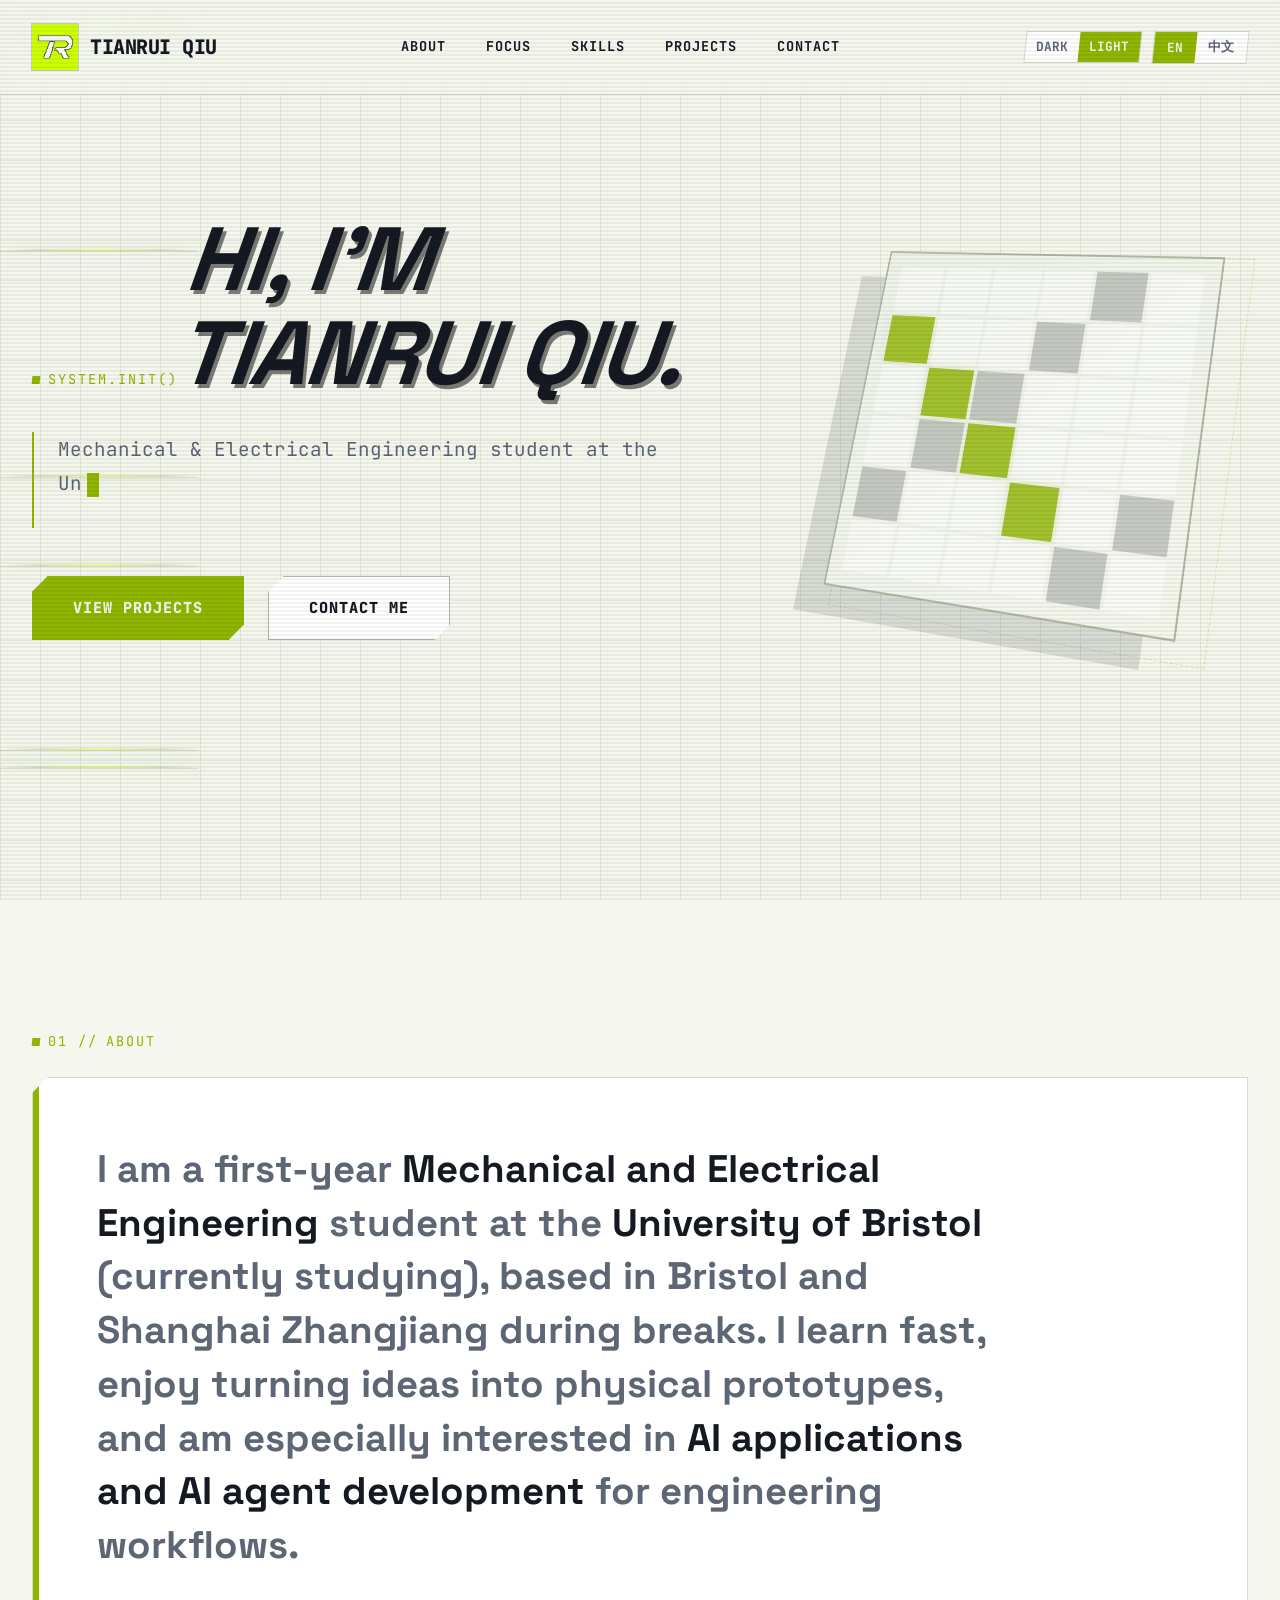
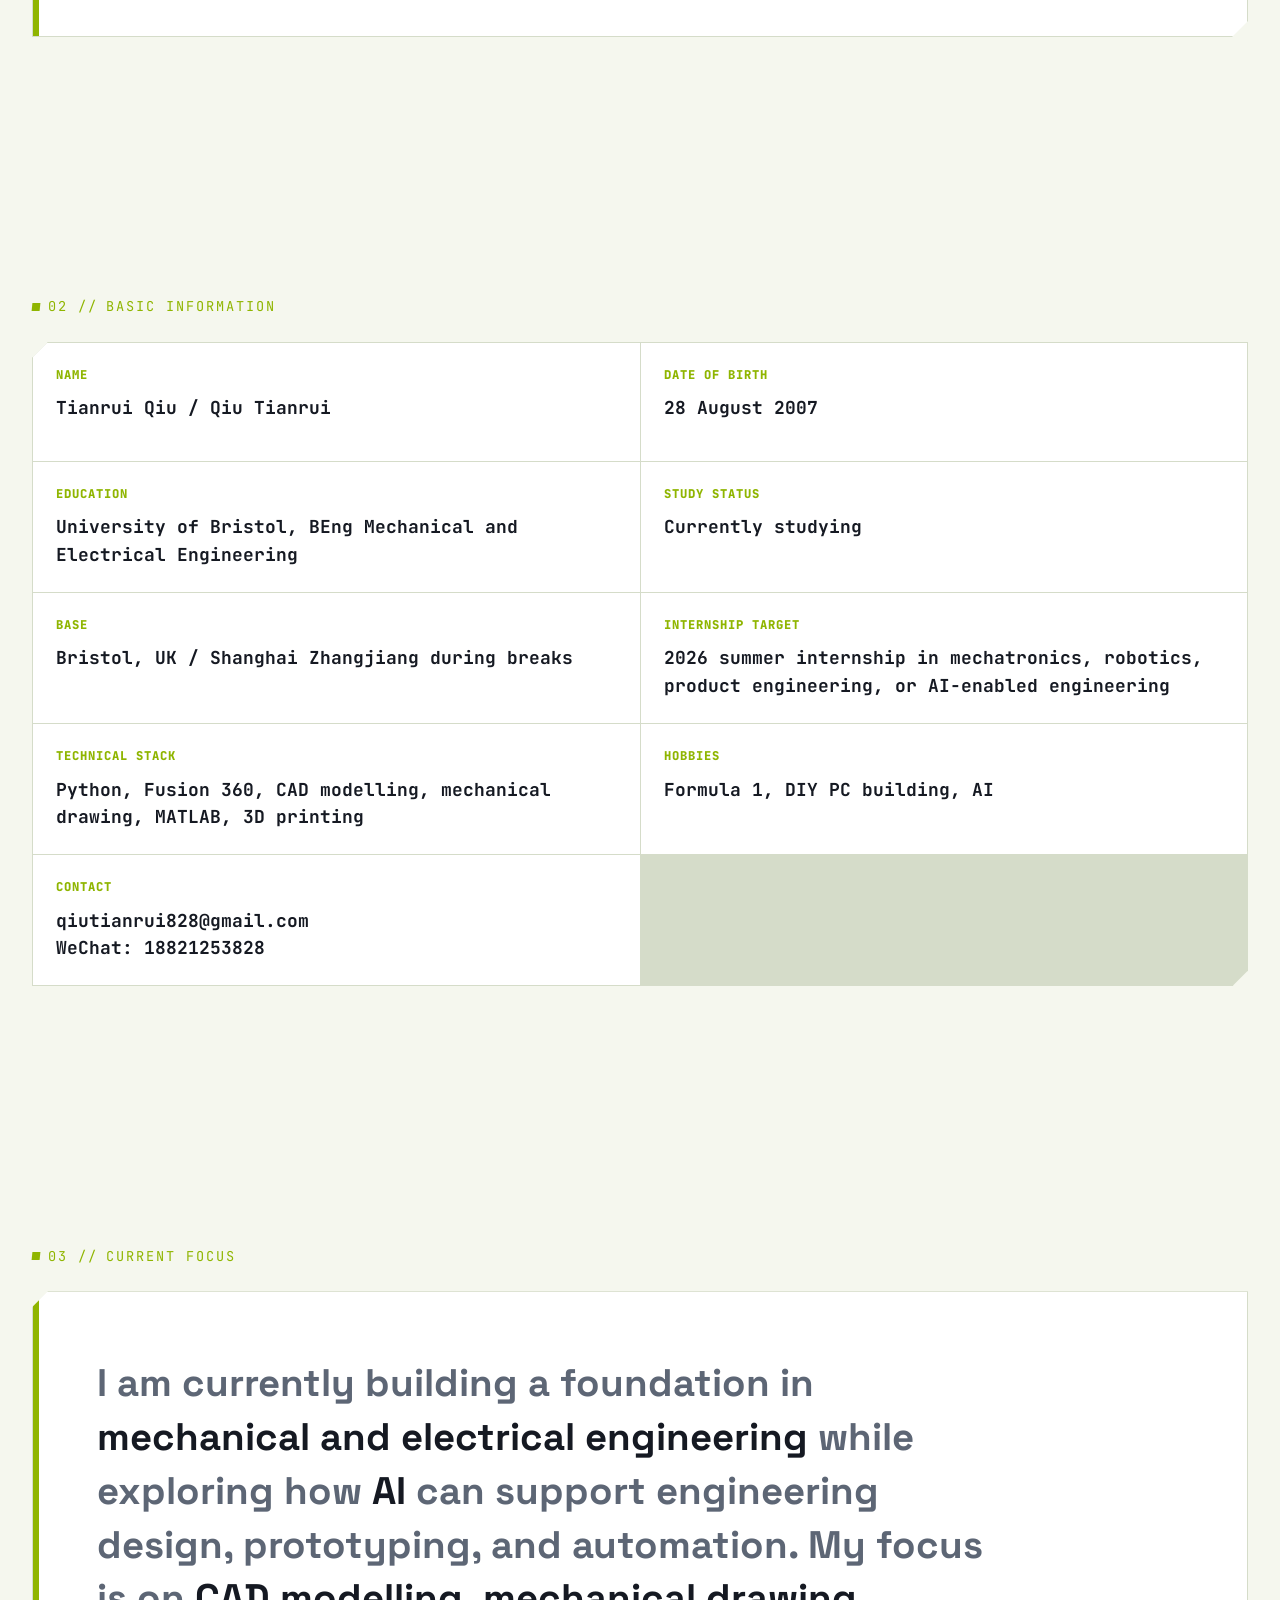
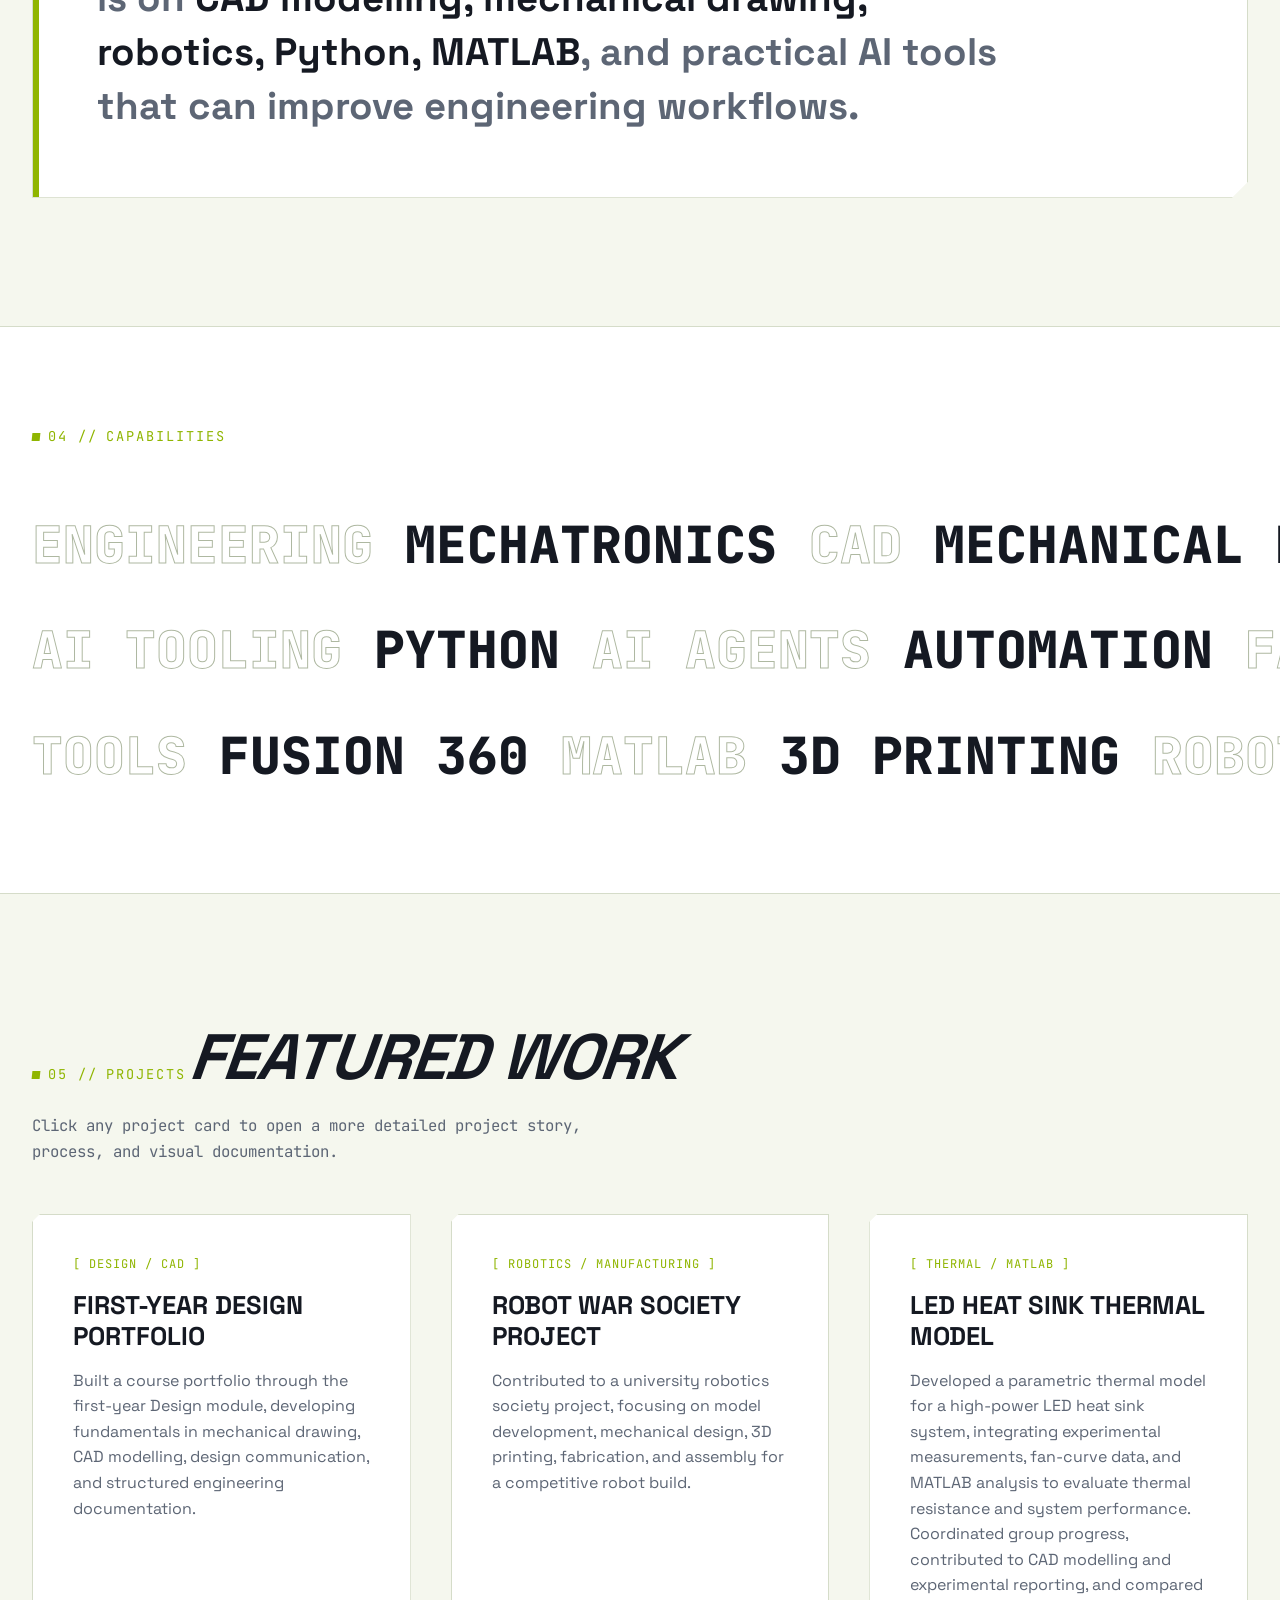
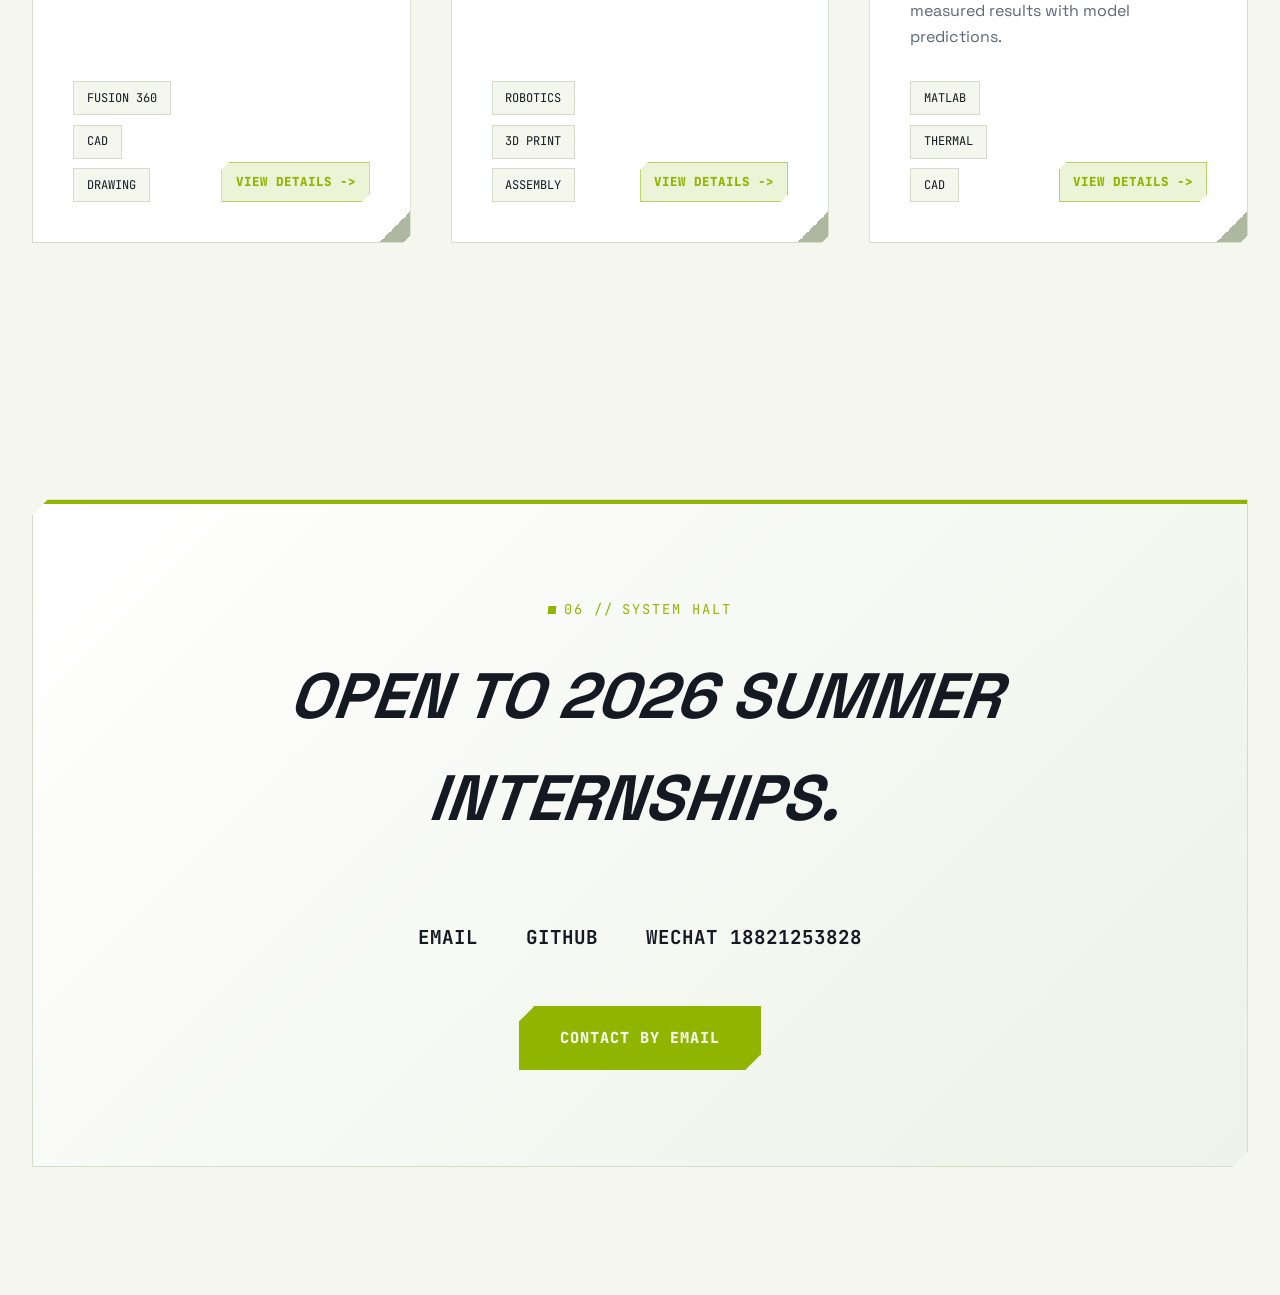
==== commit 1bbd1ac3: "Revert "Remove light logo outline" This reverts commit 26937e5a1f03a6fac7ae7bd1f205fcd48957c5a6." ====
--- a/gemini-v2.html
+++ b/gemini-v2.html
@@ -296,7 +296,8 @@
             object-fit: contain;
         }
 
-        .logo-box .logo-img-dark {
+        :root:not([data-theme="light"]) .logo-img-dark,
+        :root[data-theme="light"] .logo-img-light {
             display: block;
         }
 
@@ -1011,7 +1012,7 @@
             <a href="#" class="logo">
                 <div class="logo-box">
                     <img class="logo-img-dark" src="assets/logo-tr-dark-64.png?v=5" alt="" aria-hidden="true">
-                    <img class="logo-img-light" src="assets/logo-tr-light-64.png?v=5" alt="" aria-hidden="true">
+                    <img class="logo-img-light" src="assets/logo-tr-light-64.png?v=6" alt="" aria-hidden="true">
                 </div>
                 <span data-en="Tianrui Qiu" data-zh="邱天瑞">Tianrui Qiu</span>
             </a>
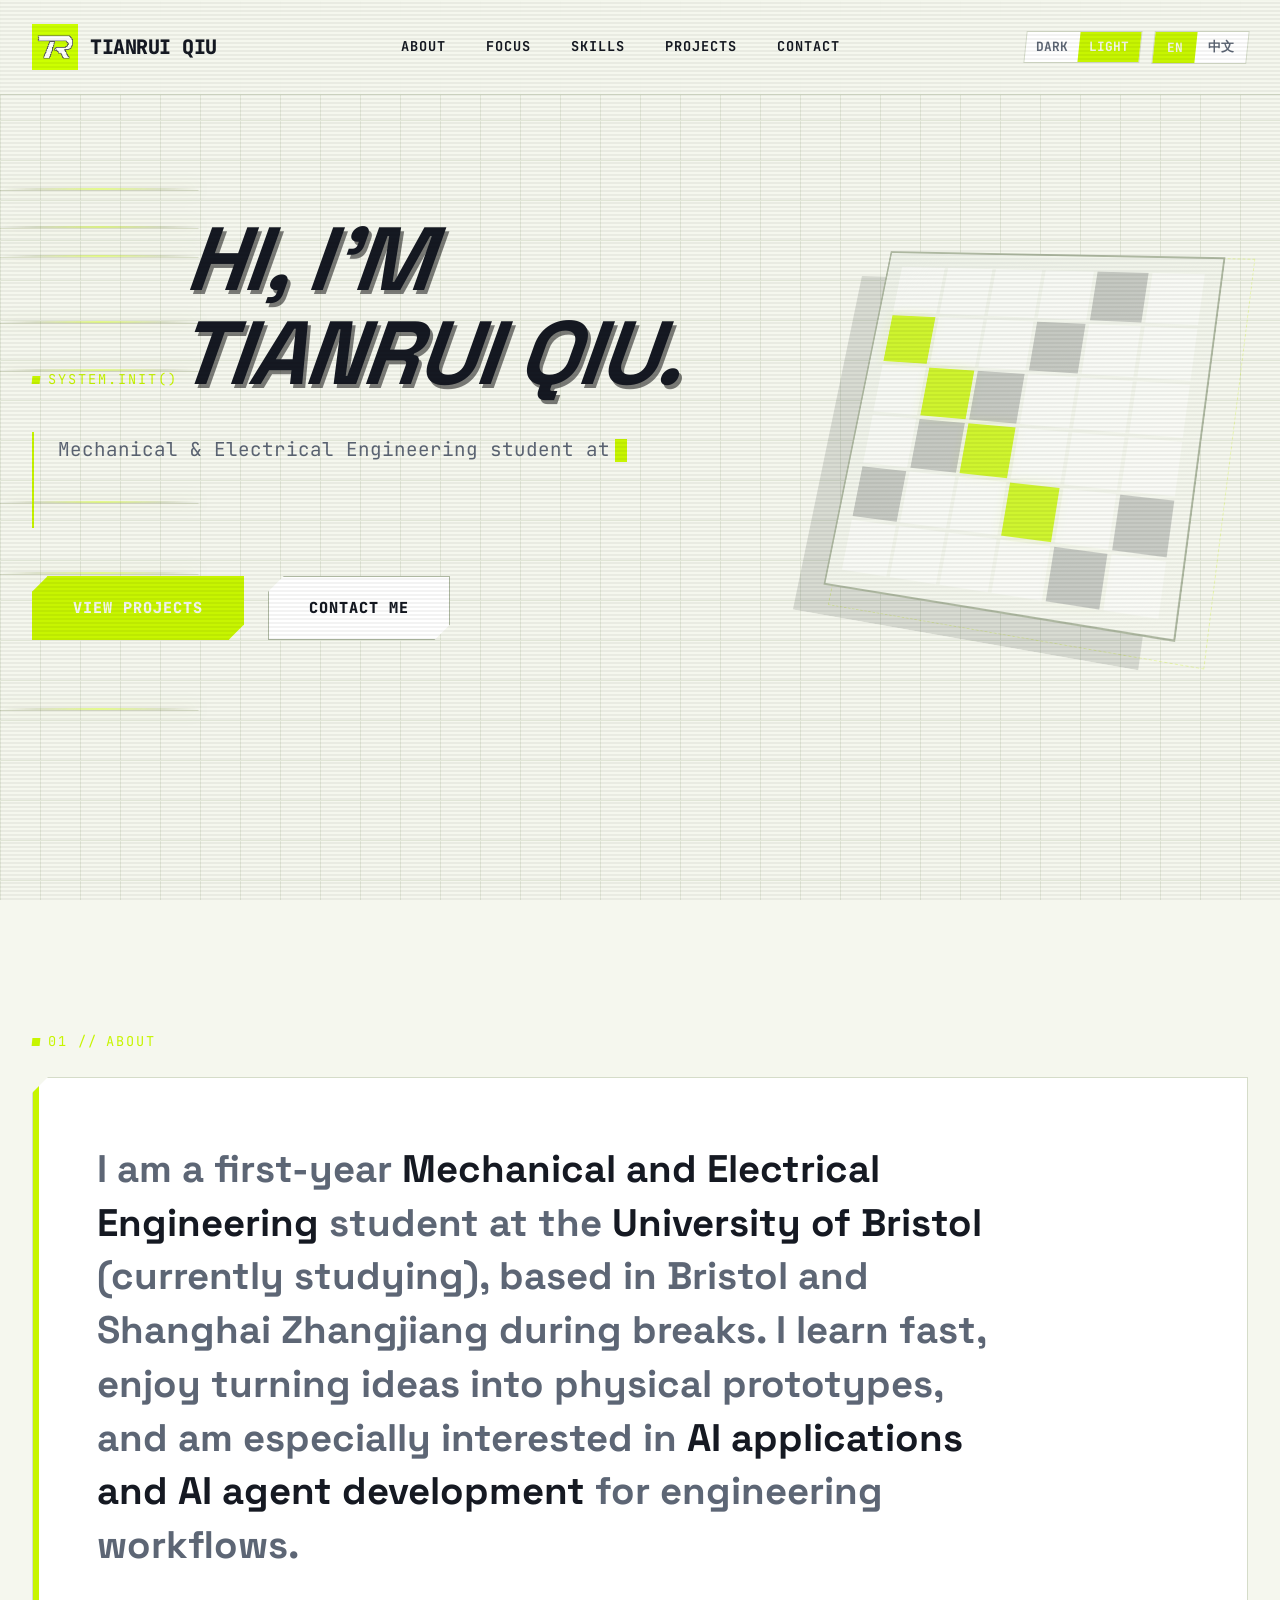
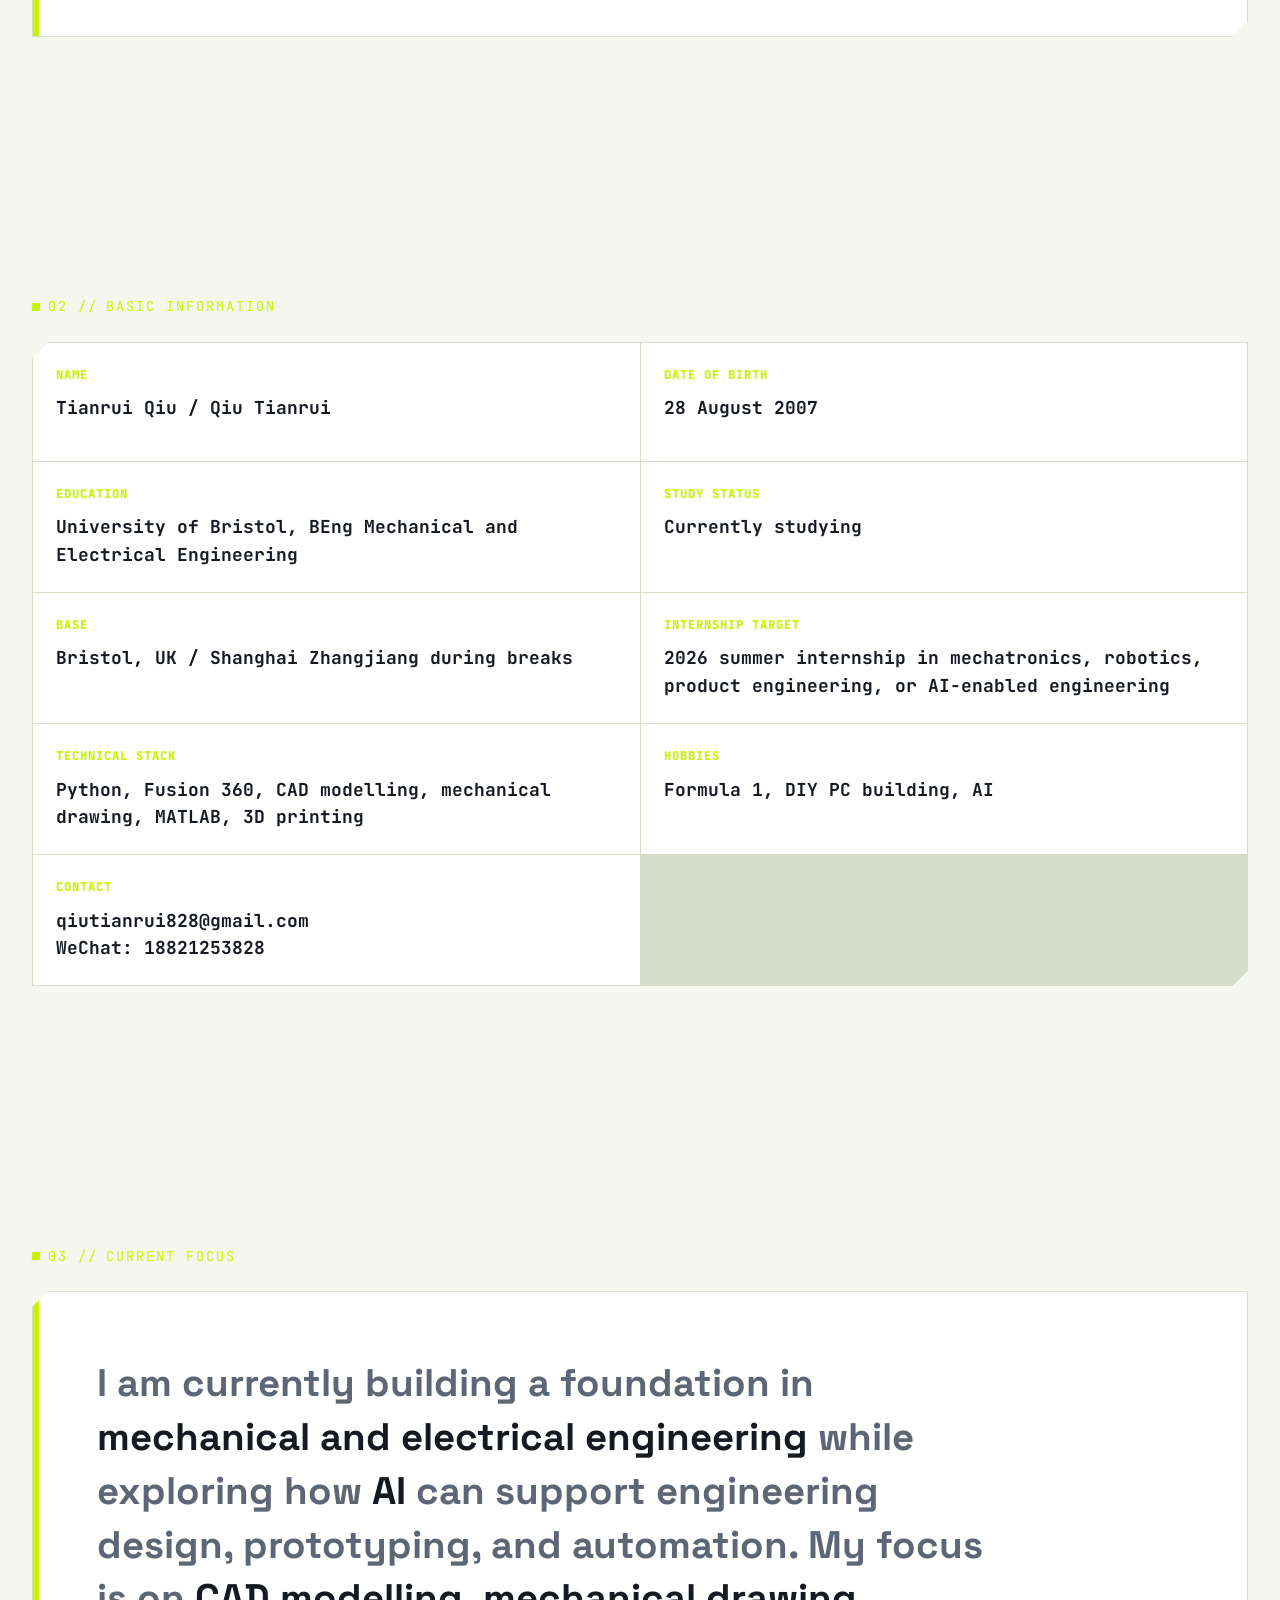
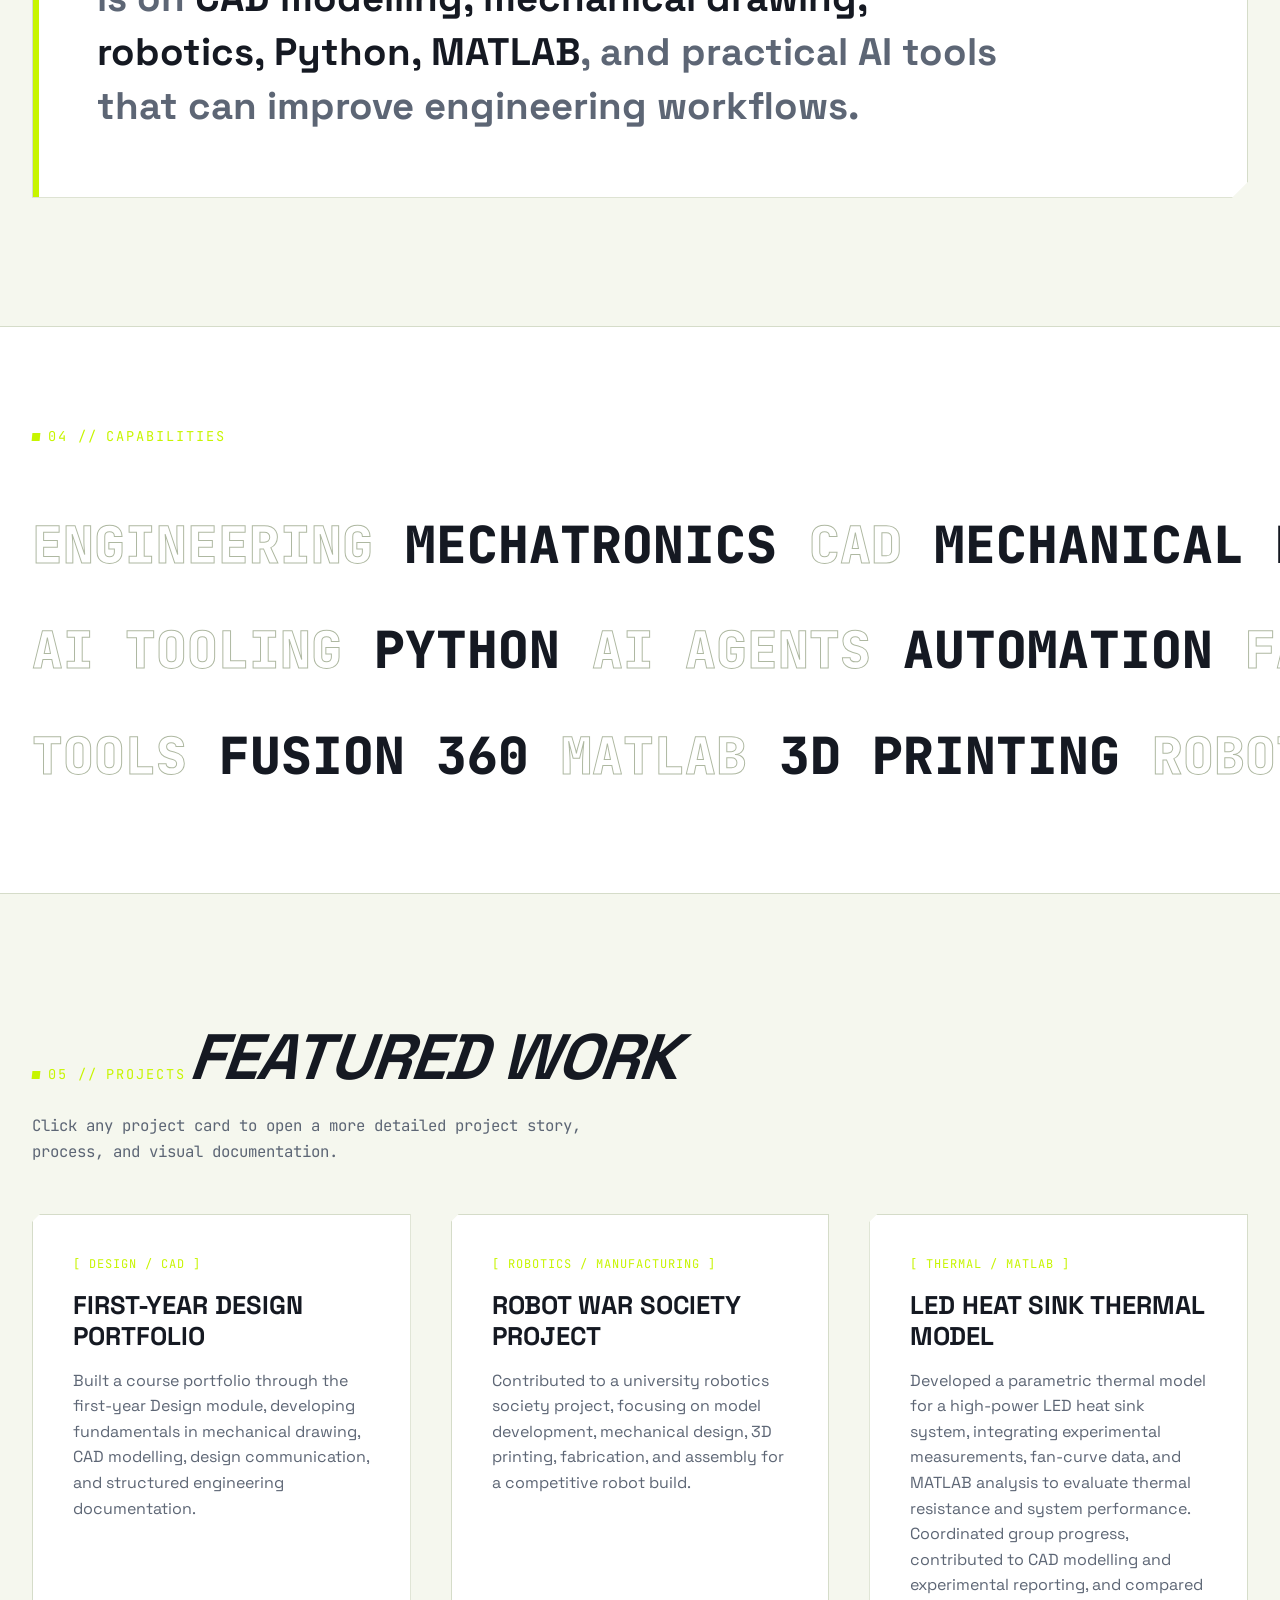
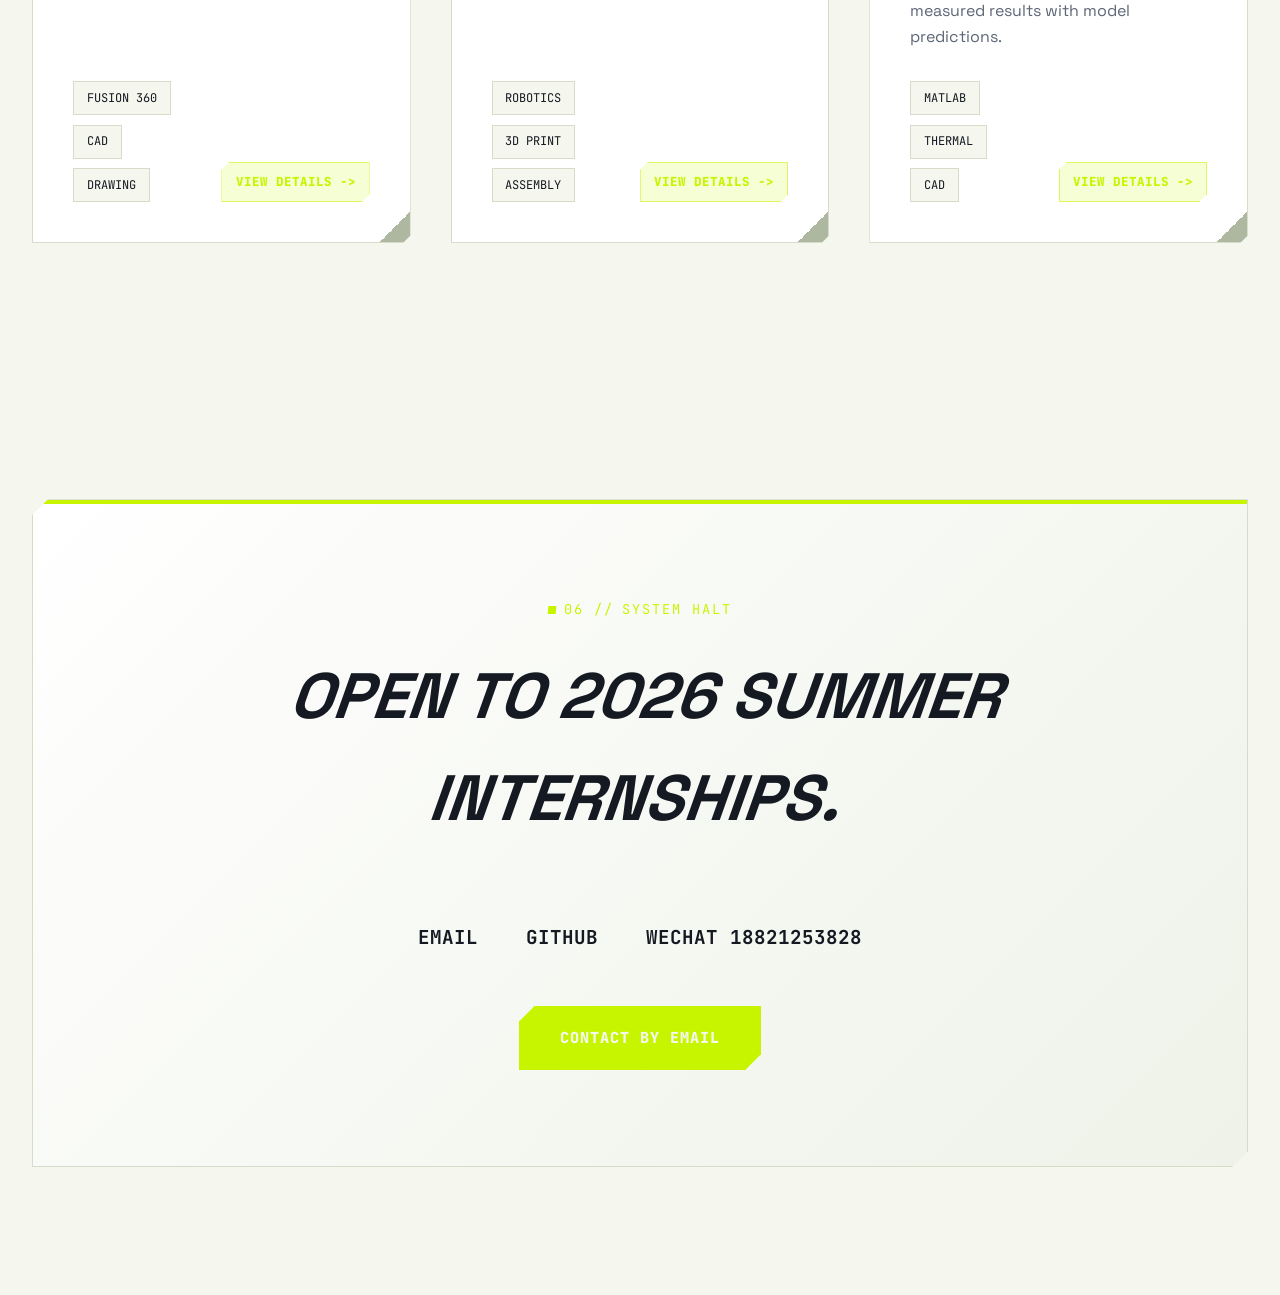
==== commit d87bf989: "Brighten light theme accent" ====
--- a/gemini-v2.html
+++ b/gemini-v2.html
@@ -59,9 +59,9 @@
             --bg-base: #f5f7ee;
             --bg-surface: #ffffff;
             --bg-card: #eef2e8;
-            --accent: #8fb500;
-            --accent-hover: #799b00;
-            --accent-dim: rgba(143, 181, 0, 0.16);
+            --accent: #C7F500;
+            --accent-hover: #add900;
+            --accent-dim: rgba(199, 245, 0, 0.16);
             --text-main: #151922;
             --text-muted: #5d6675;
             --border: #d5dcc9;
@@ -284,7 +284,6 @@
             flex: 0 0 46px;
             position: relative;
             overflow: hidden;
-            box-shadow: 0 0 0 1px color-mix(in srgb, var(--text-main) 18%, transparent);
         }
 
         .logo-box img {
@@ -1012,7 +1011,7 @@
             <a href="#" class="logo">
                 <div class="logo-box">
                     <img class="logo-img-dark" src="assets/logo-tr-dark-64.png?v=5" alt="" aria-hidden="true">
-                    <img class="logo-img-light" src="assets/logo-tr-light-64.png?v=6" alt="" aria-hidden="true">
+                    <img class="logo-img-light" src="assets/logo-tr-light-64.png?v=5" alt="" aria-hidden="true">
                 </div>
                 <span data-en="Tianrui Qiu" data-zh="邱天瑞">Tianrui Qiu</span>
             </a>
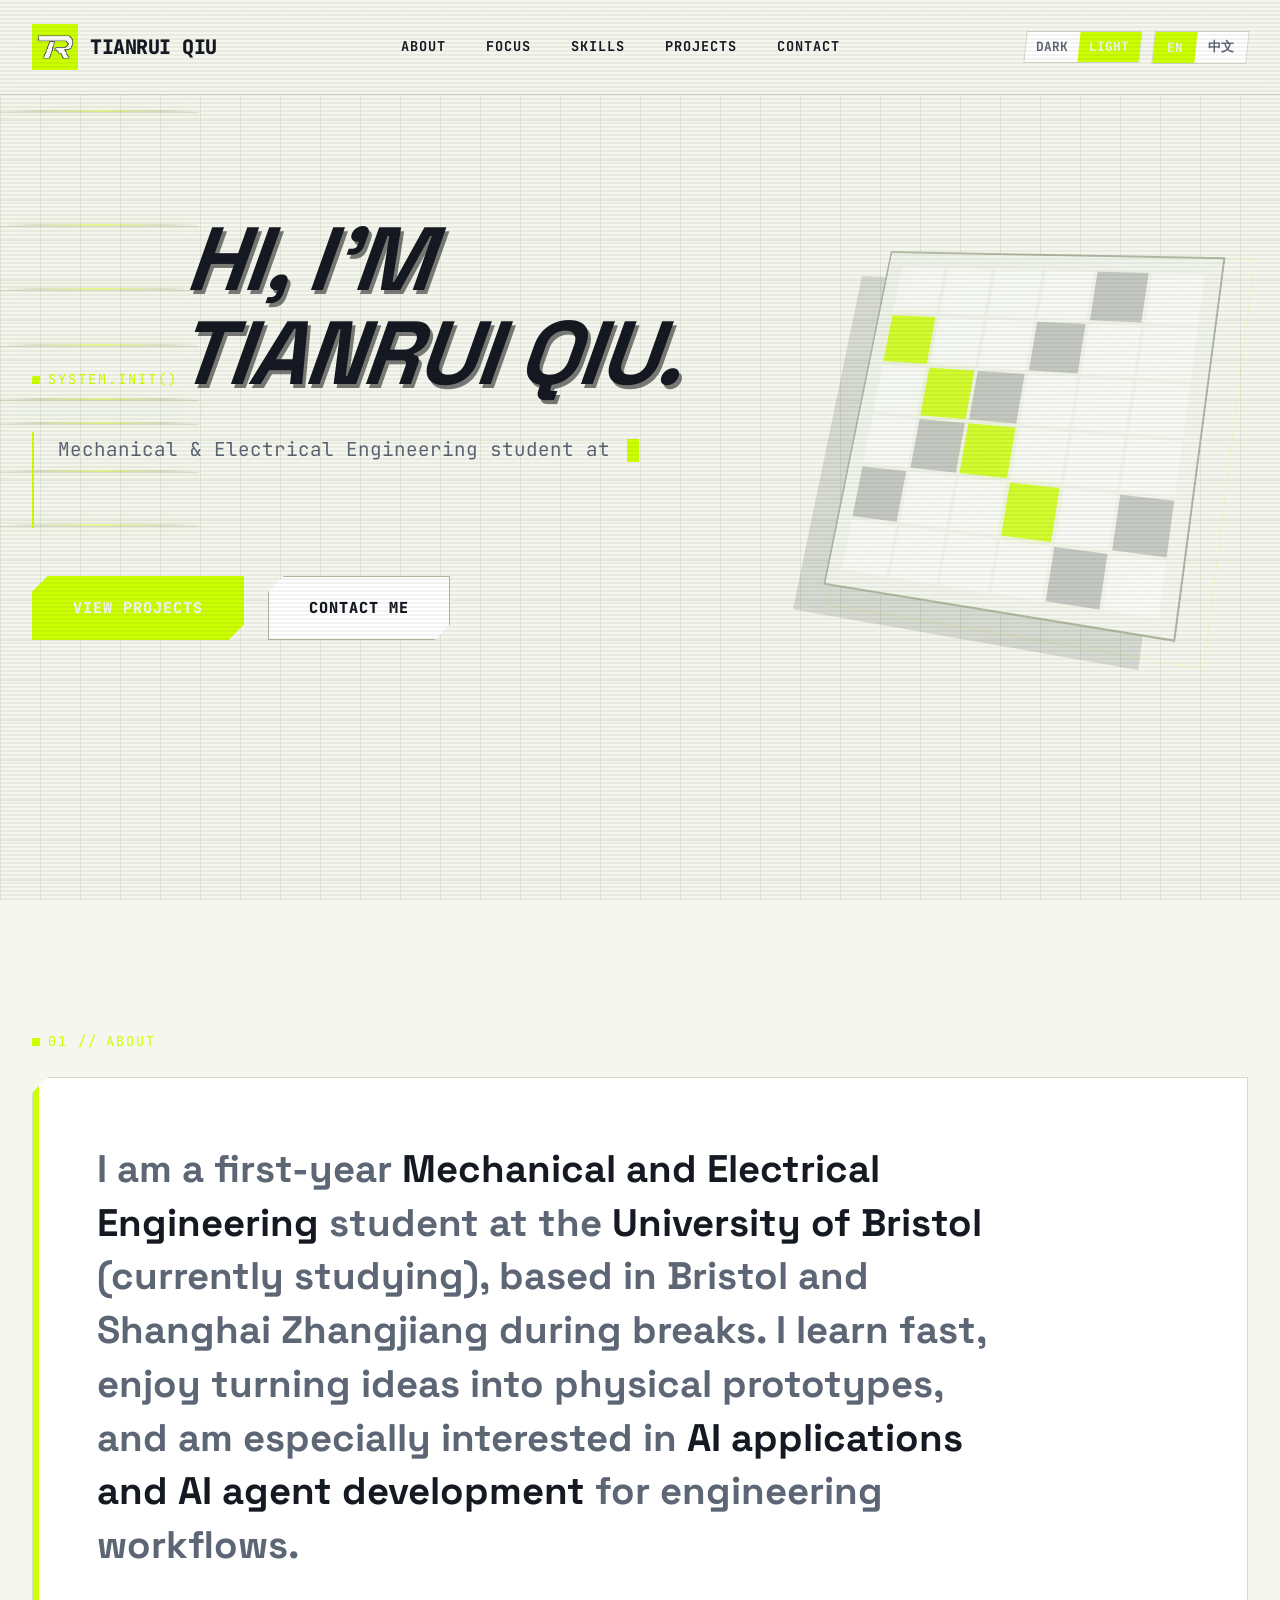
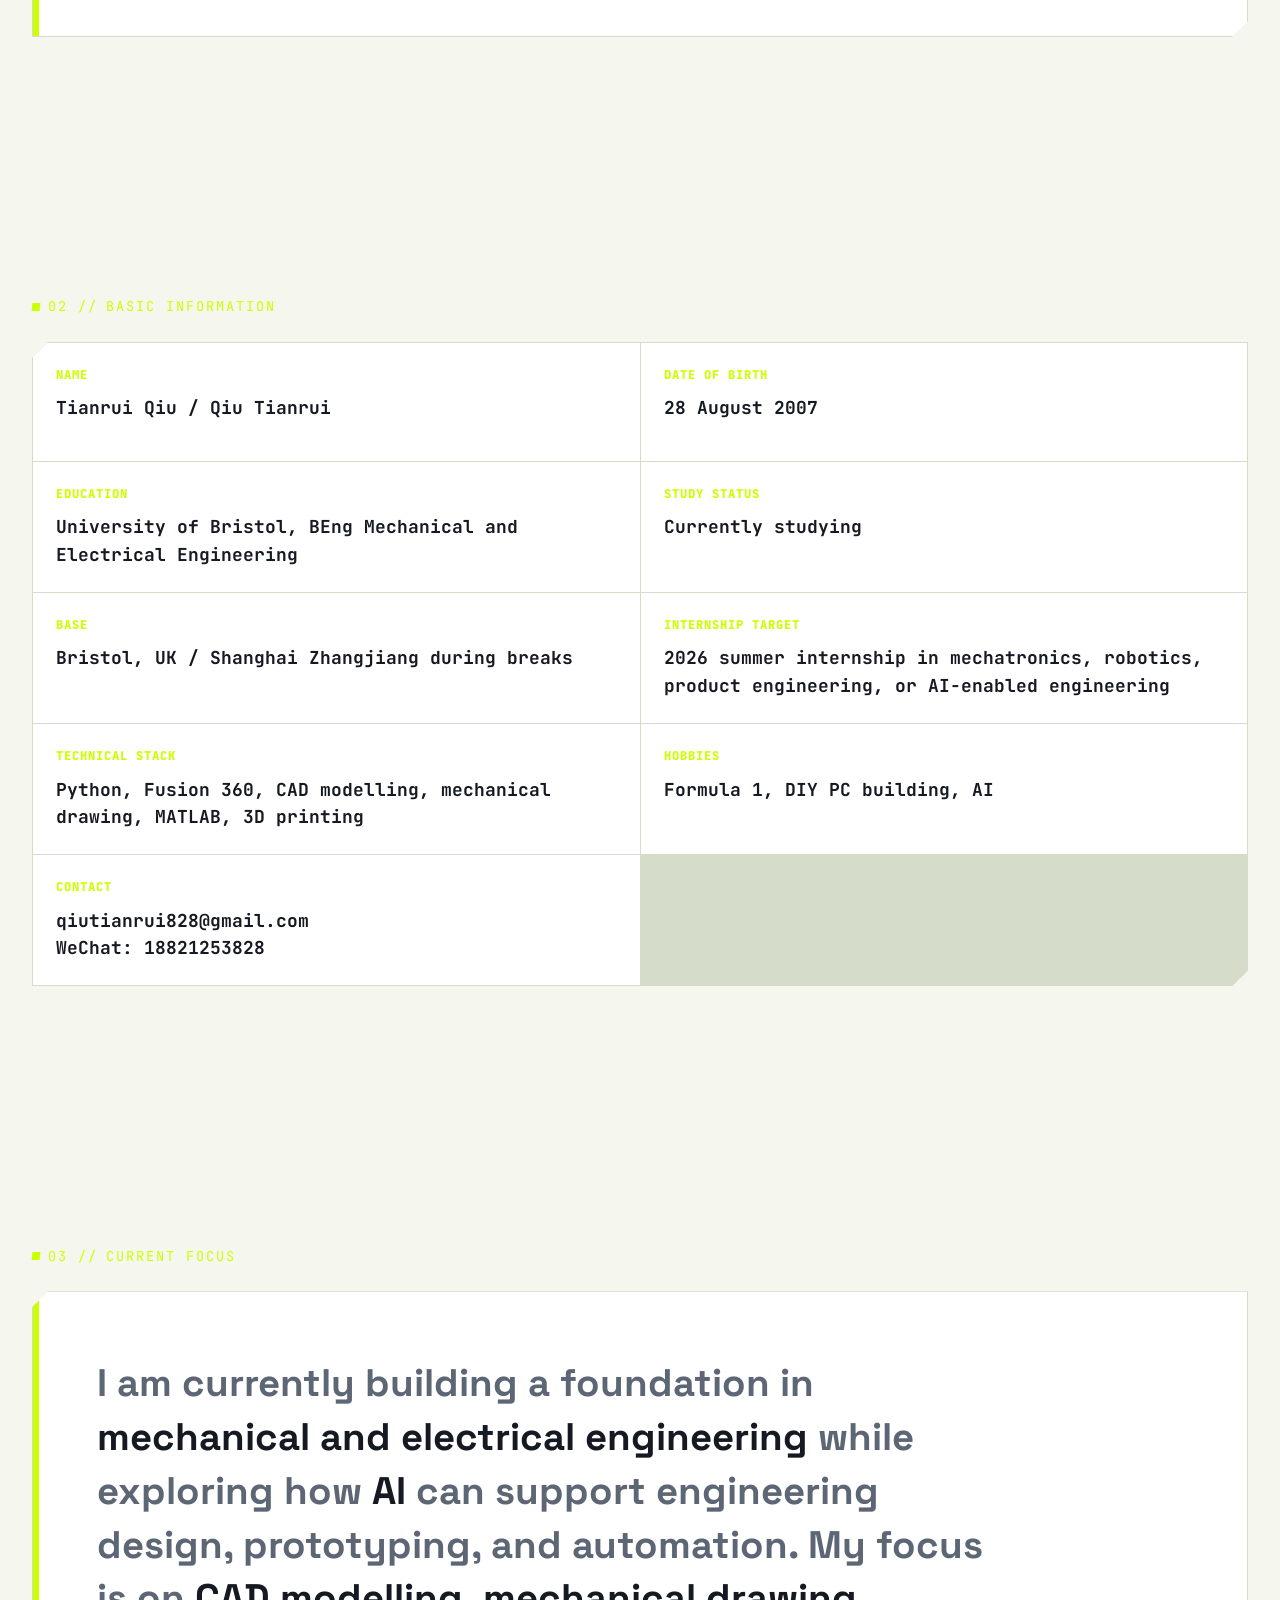
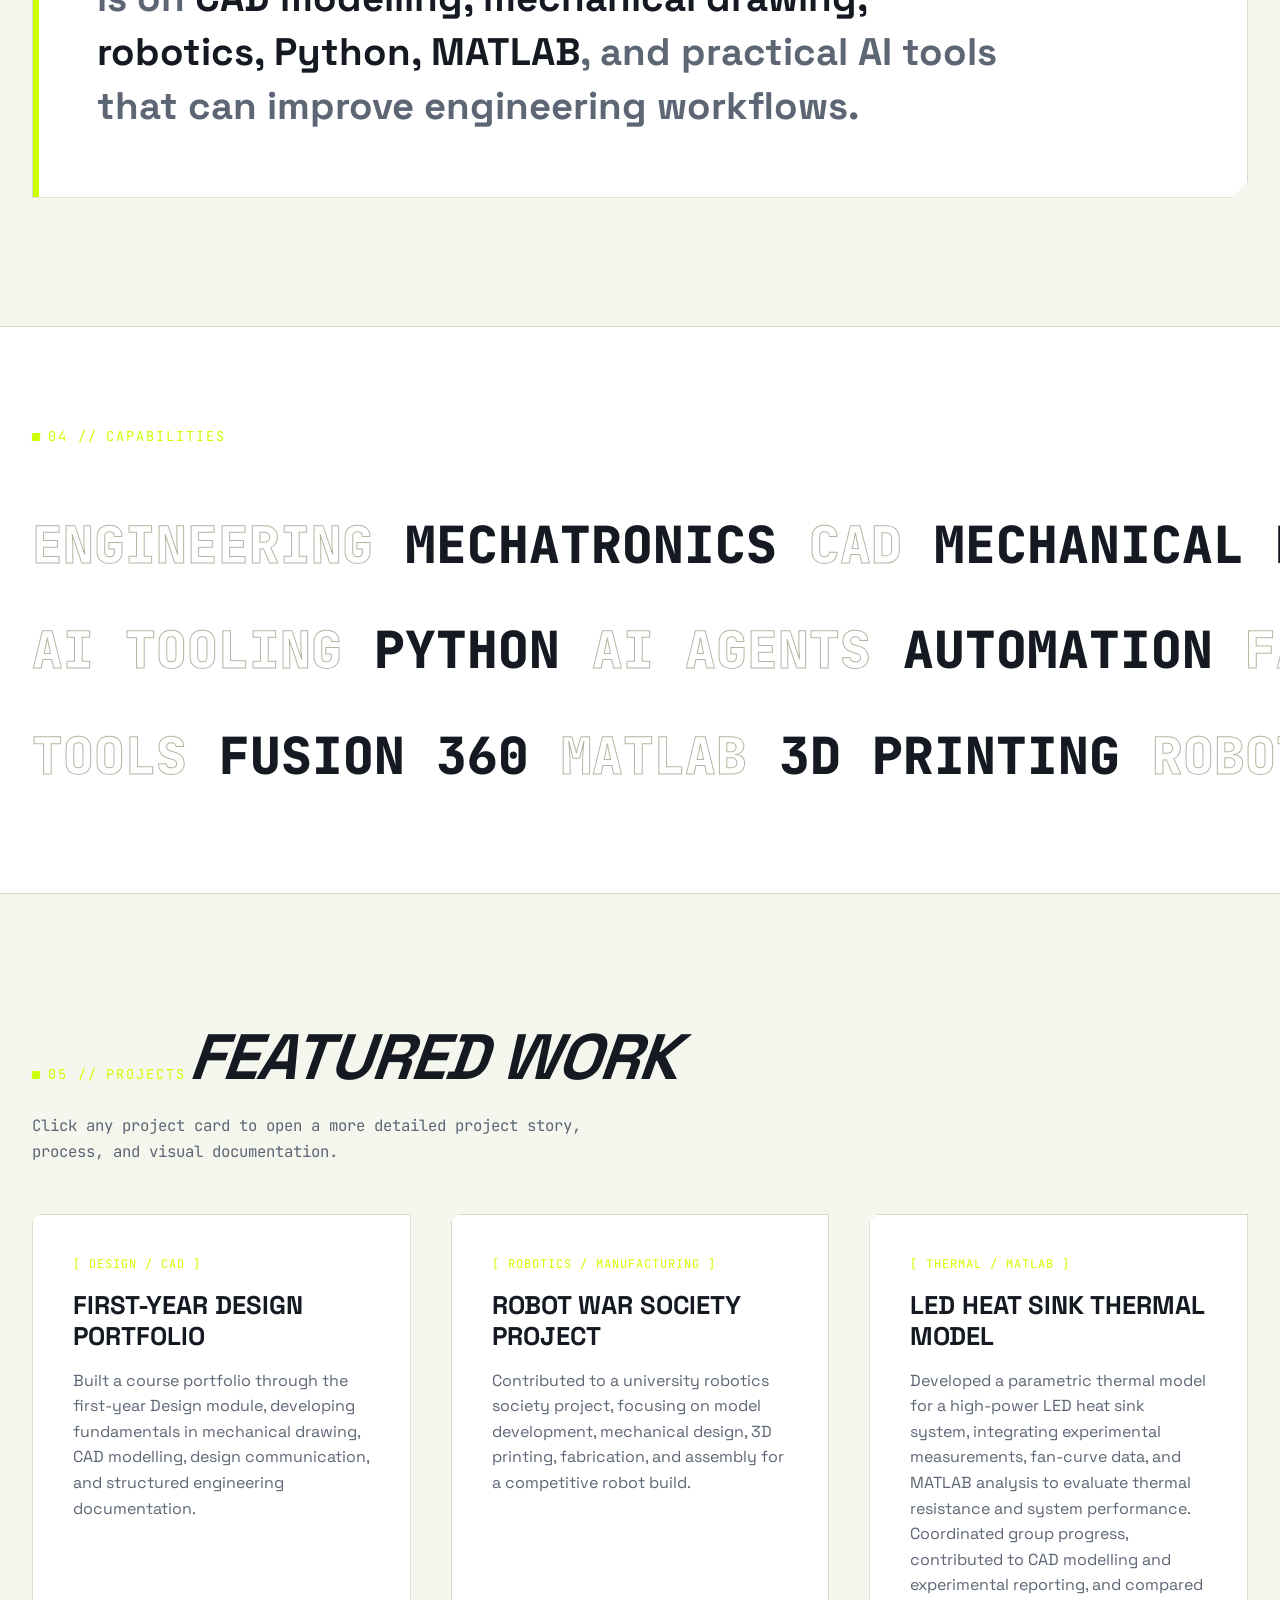
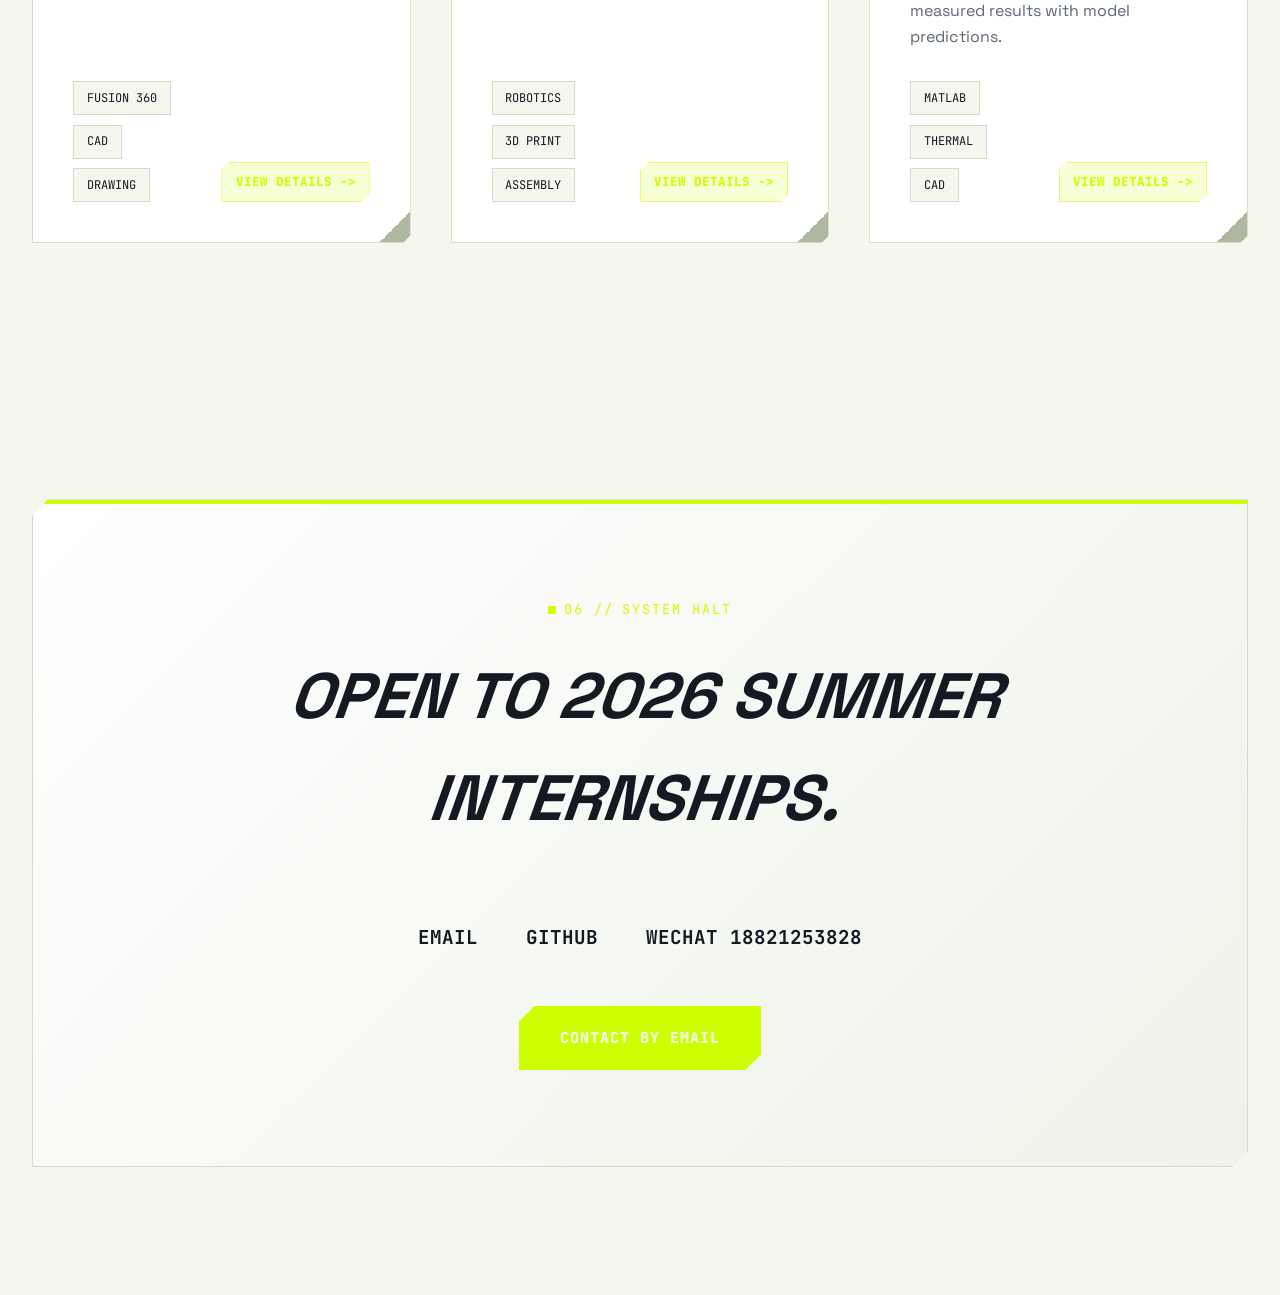
==== commit ccb7d570: "Unify theme accent color" ====
--- a/gemini-v2.html
+++ b/gemini-v2.html
@@ -59,9 +59,9 @@
             --bg-base: #f5f7ee;
             --bg-surface: #ffffff;
             --bg-card: #eef2e8;
-            --accent: #C7F500;
-            --accent-hover: #add900;
-            --accent-dim: rgba(199, 245, 0, 0.16);
+            --accent: #CCFF00;
+            --accent-hover: #b3e600;
+            --accent-dim: rgba(204, 255, 0, 0.16);
             --text-main: #151922;
             --text-muted: #5d6675;
             --border: #d5dcc9;
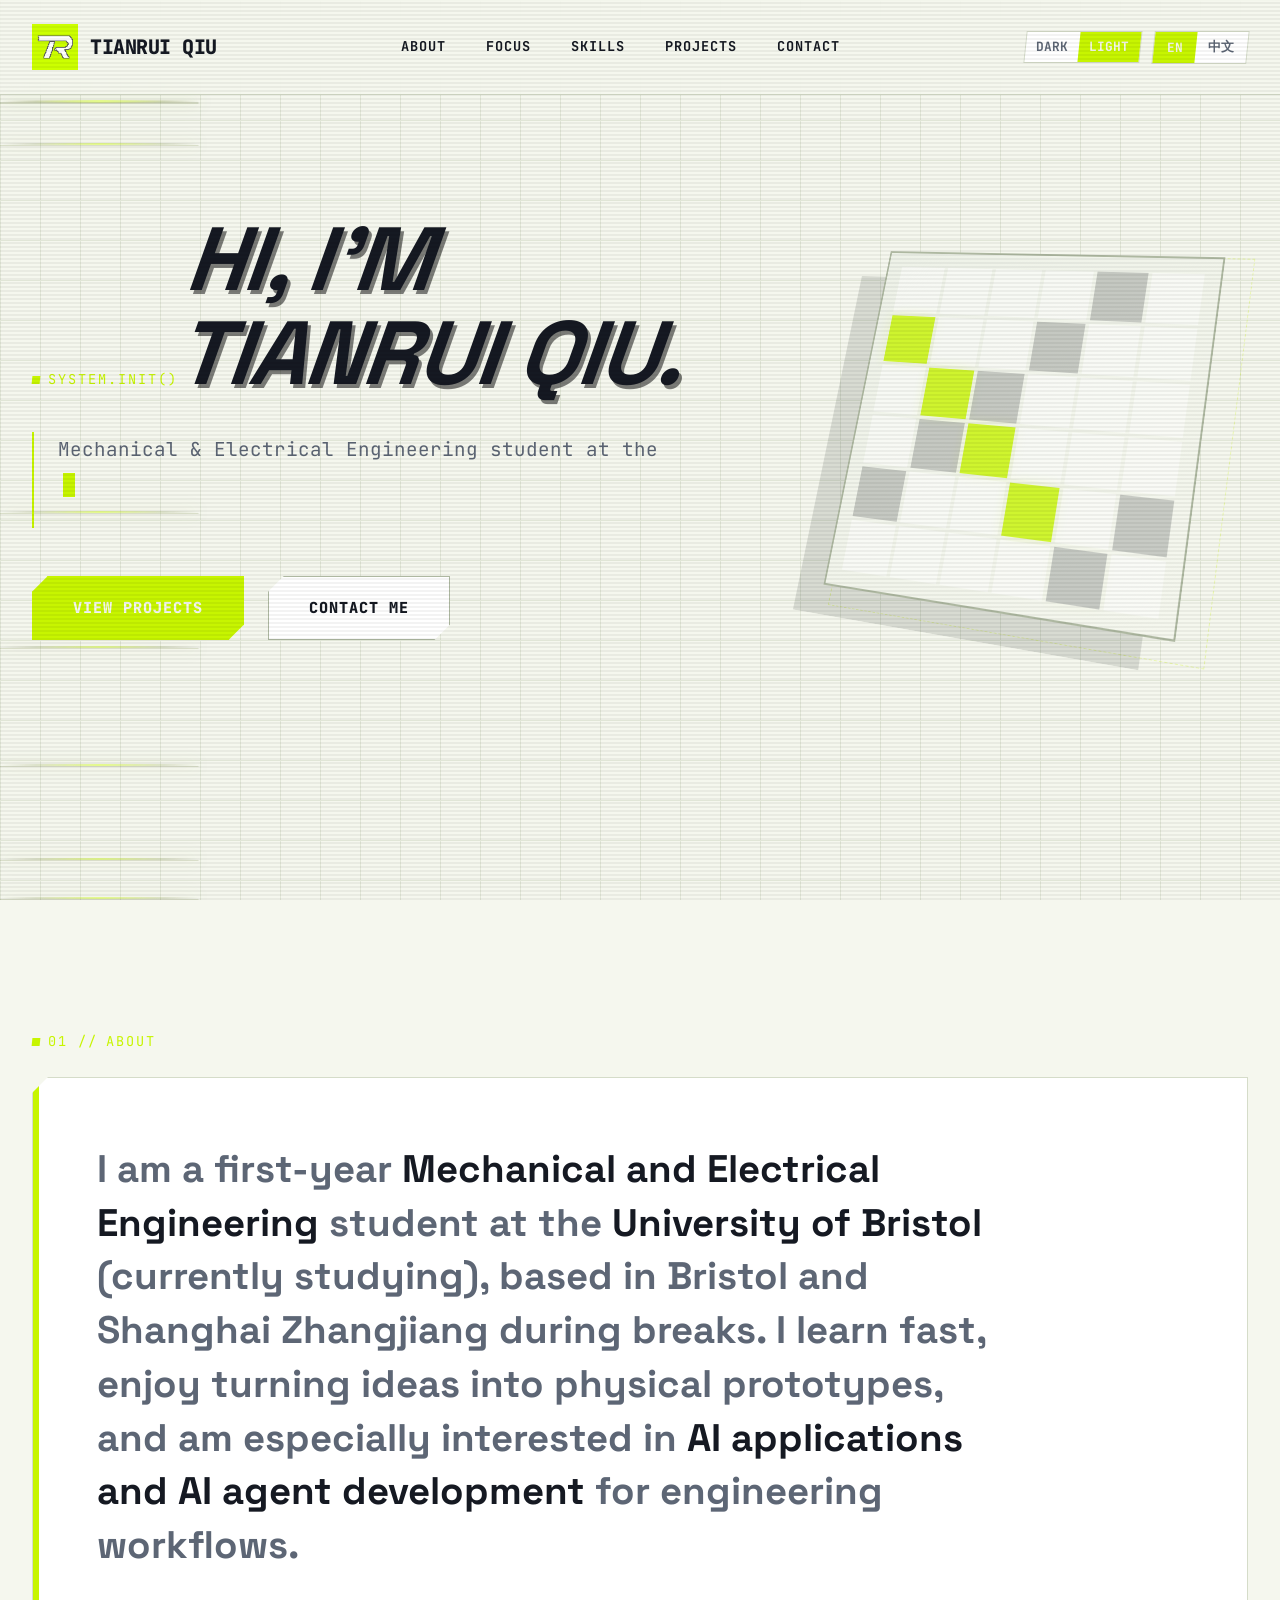
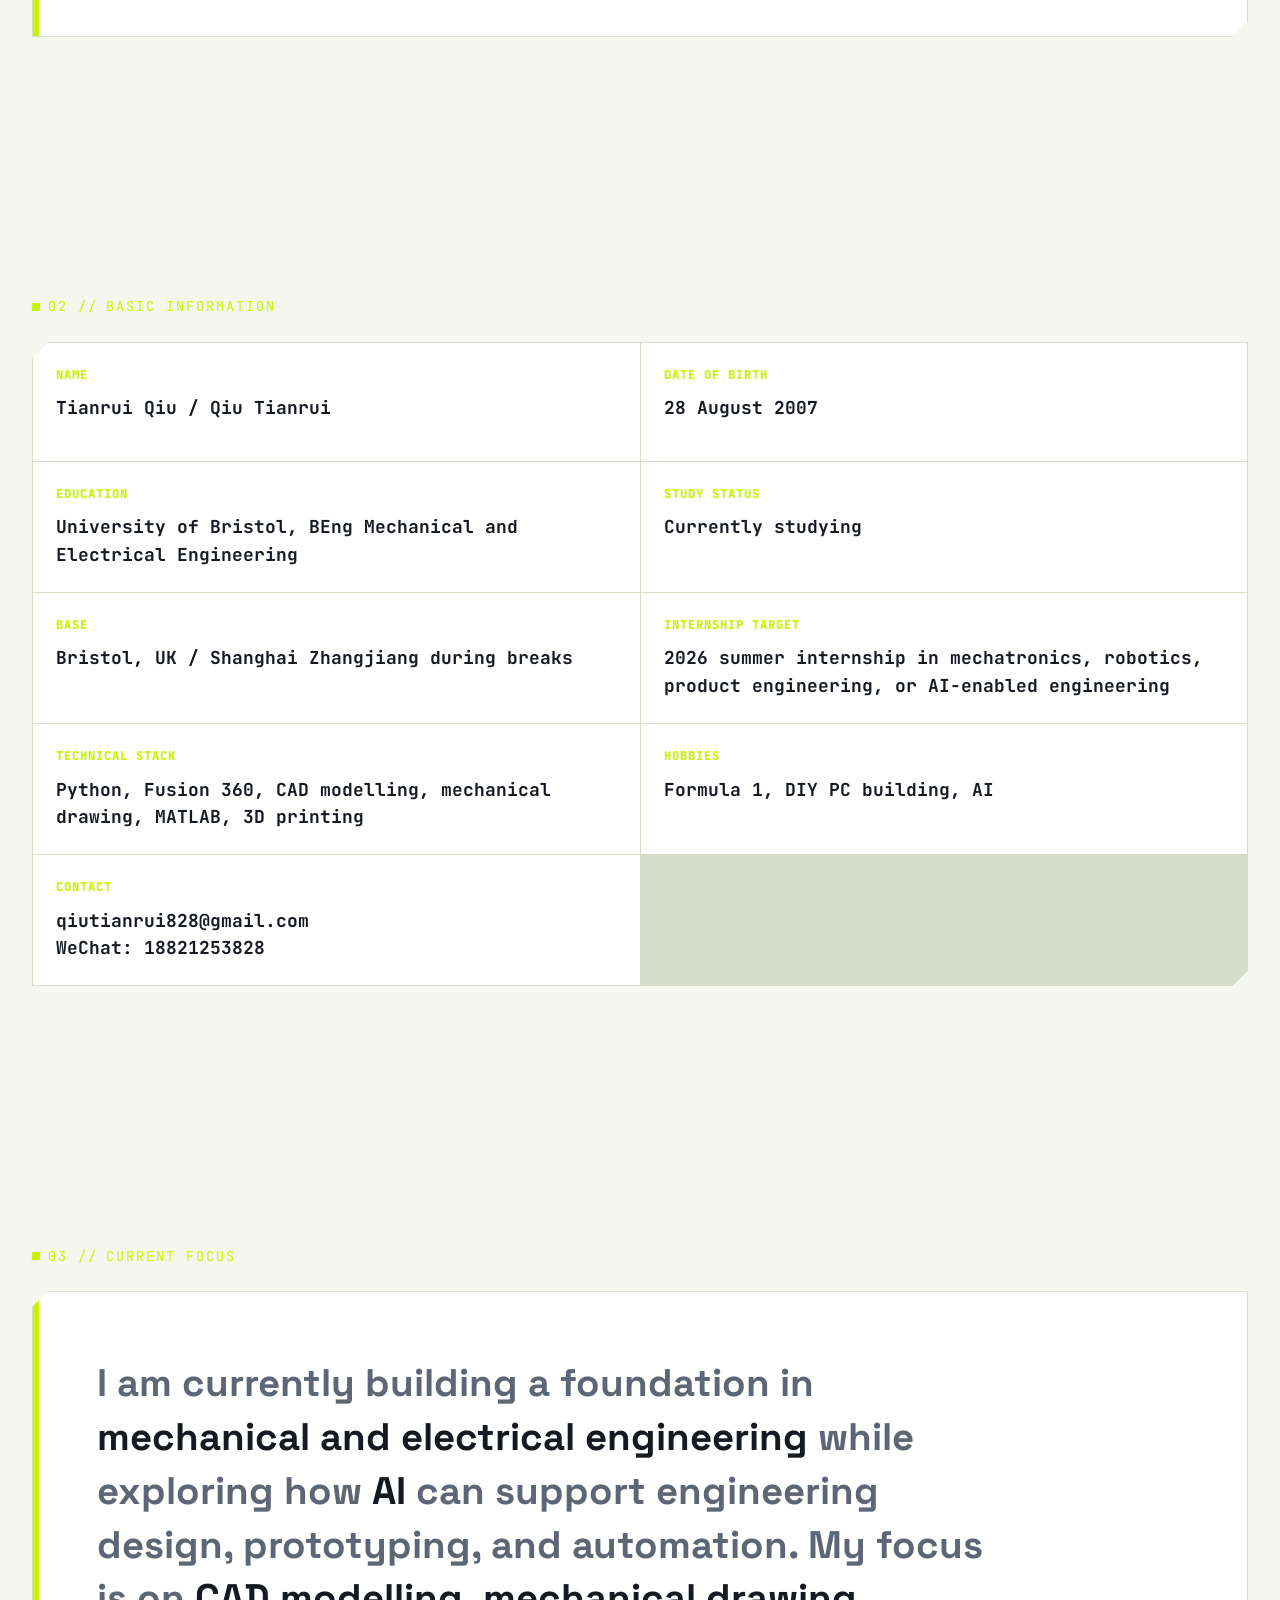
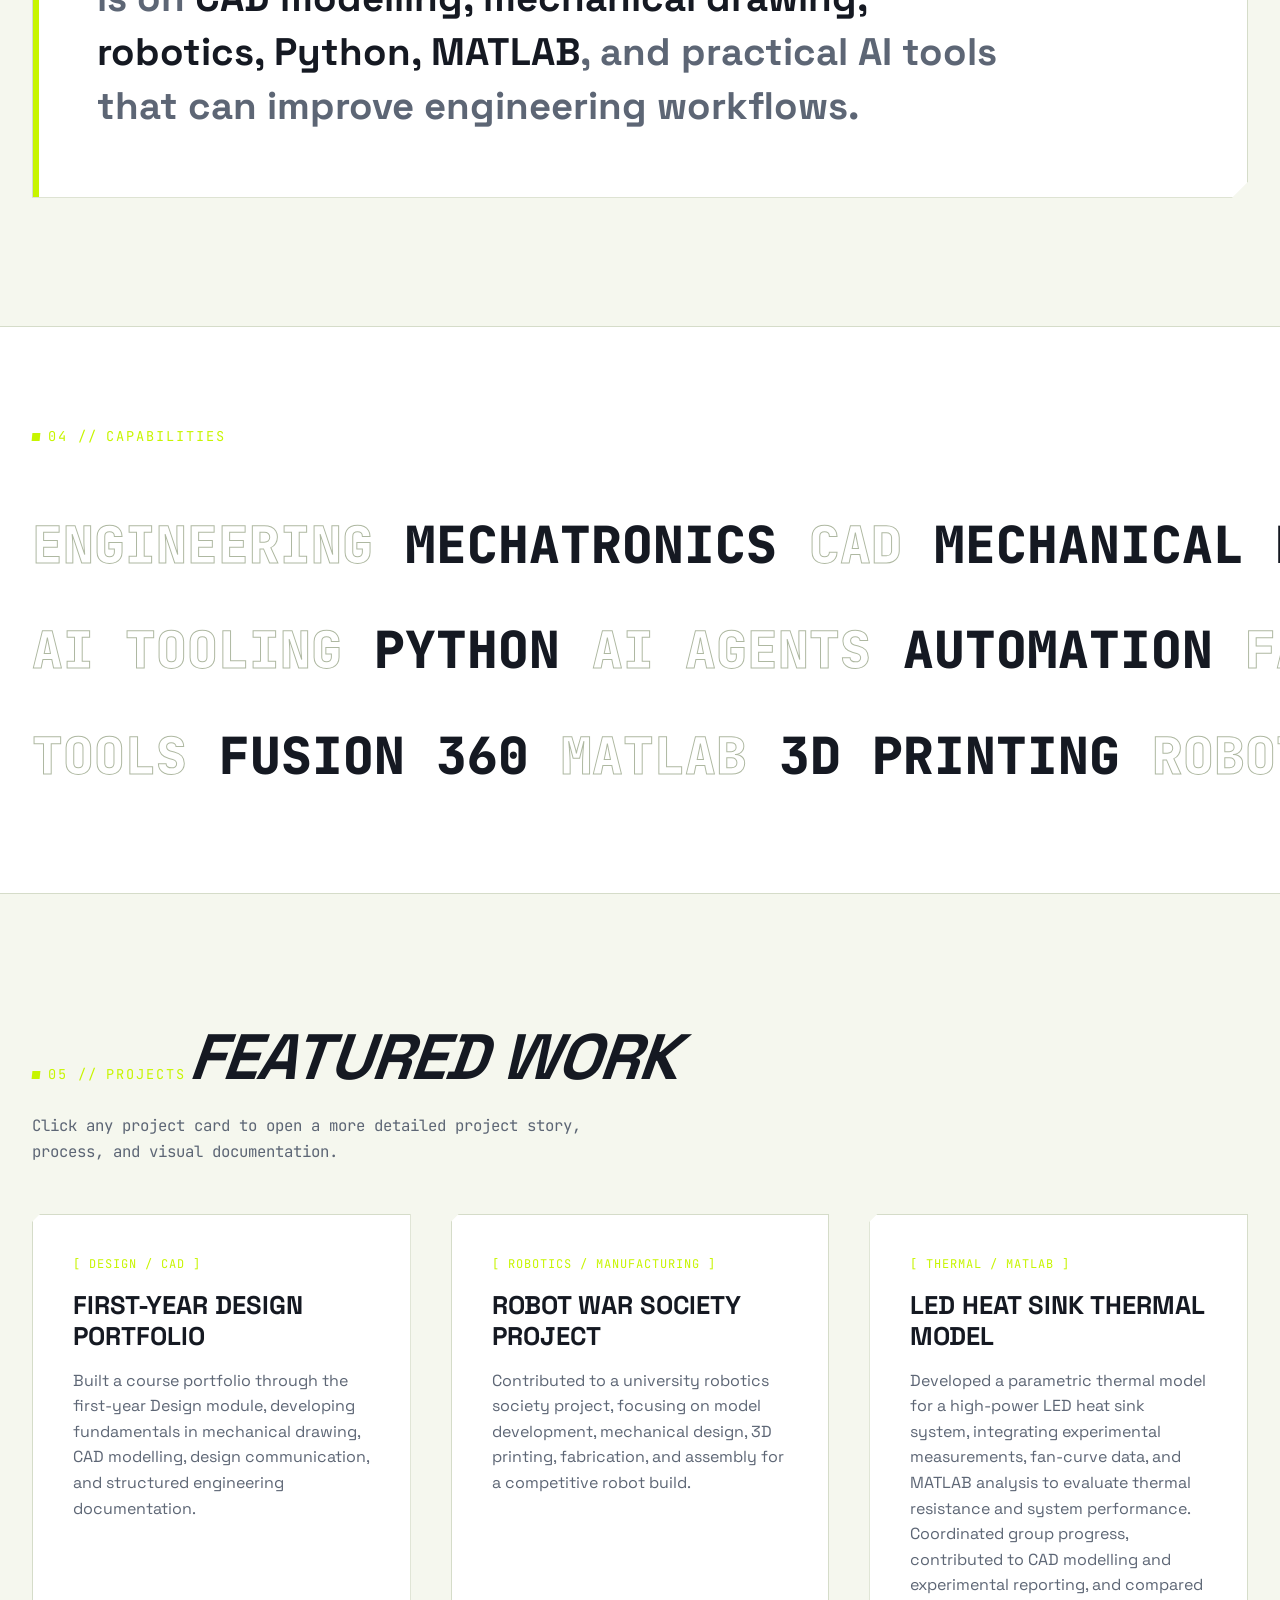
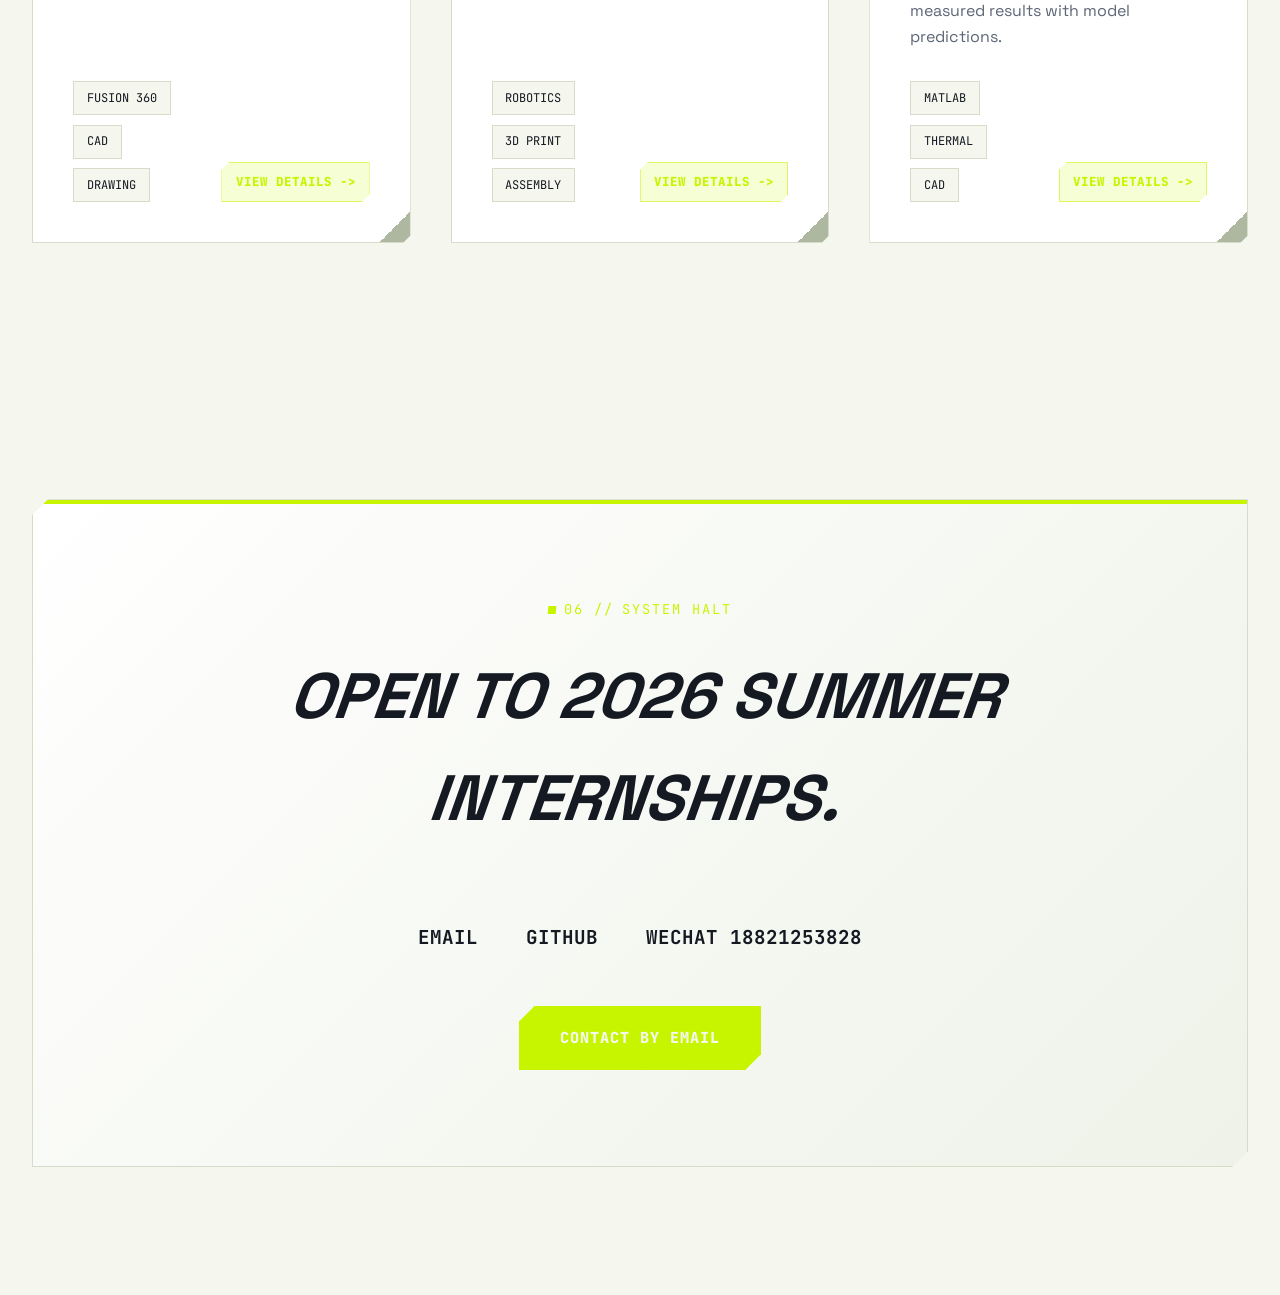
==== commit ff3e53a4: "Set light theme accent to C7F500" ====
--- a/gemini-v2.html
+++ b/gemini-v2.html
@@ -59,9 +59,9 @@
             --bg-base: #f5f7ee;
             --bg-surface: #ffffff;
             --bg-card: #eef2e8;
-            --accent: #CCFF00;
-            --accent-hover: #b3e600;
-            --accent-dim: rgba(204, 255, 0, 0.16);
+            --accent: #C7F500;
+            --accent-hover: #add900;
+            --accent-dim: rgba(199, 245, 0, 0.16);
             --text-main: #151922;
             --text-muted: #5d6675;
             --border: #d5dcc9;
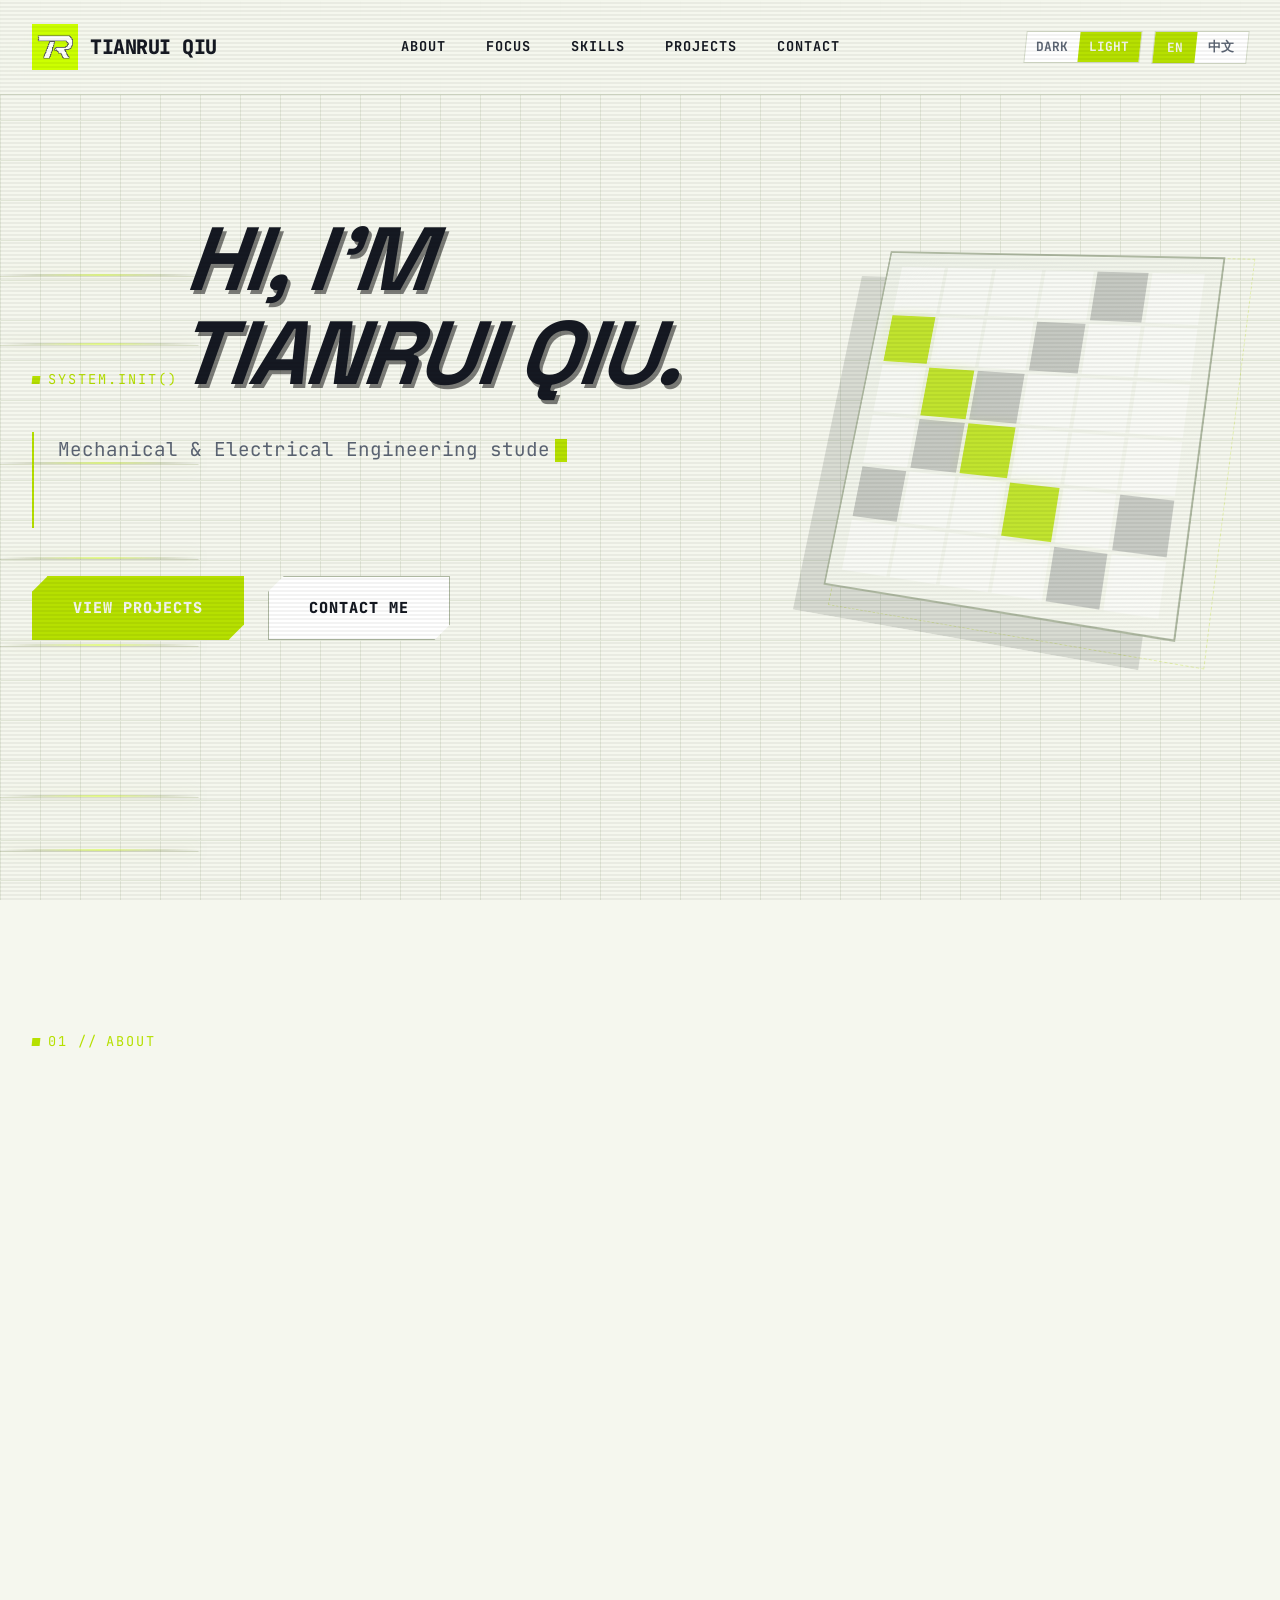
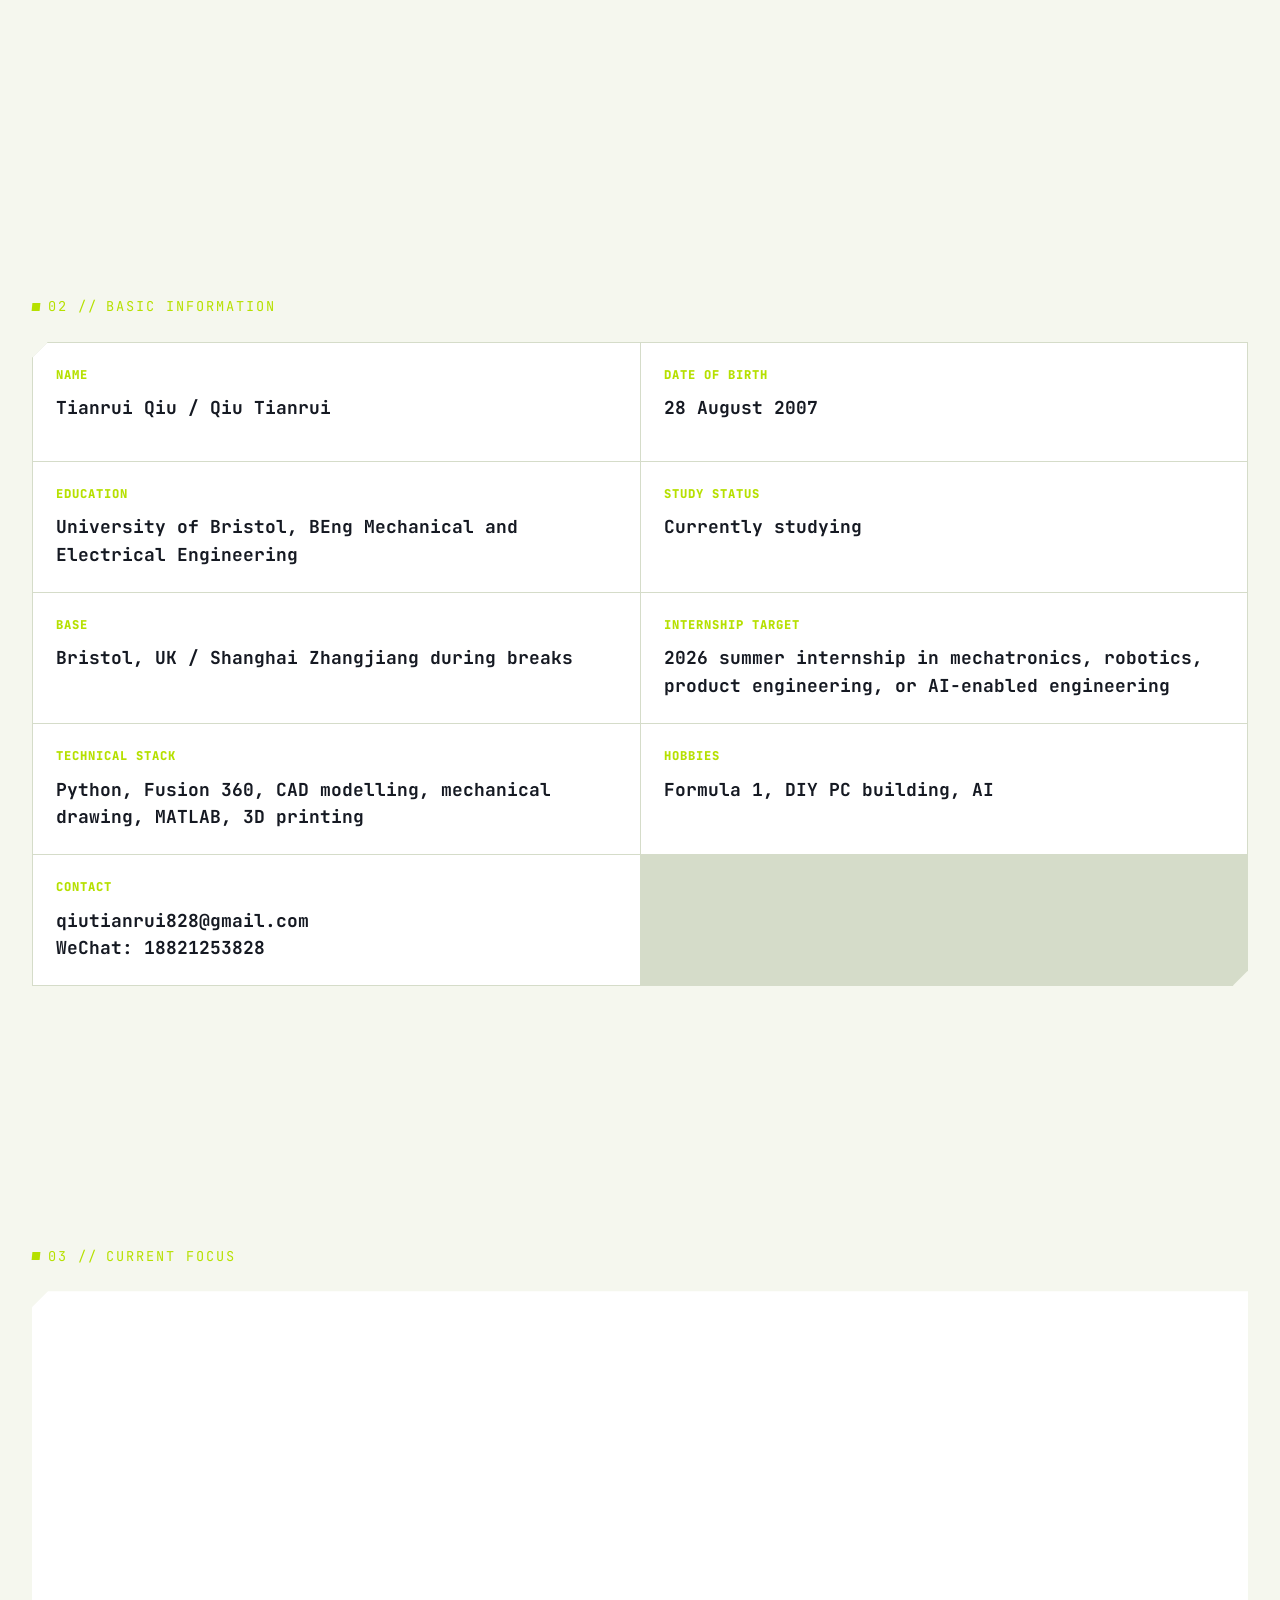
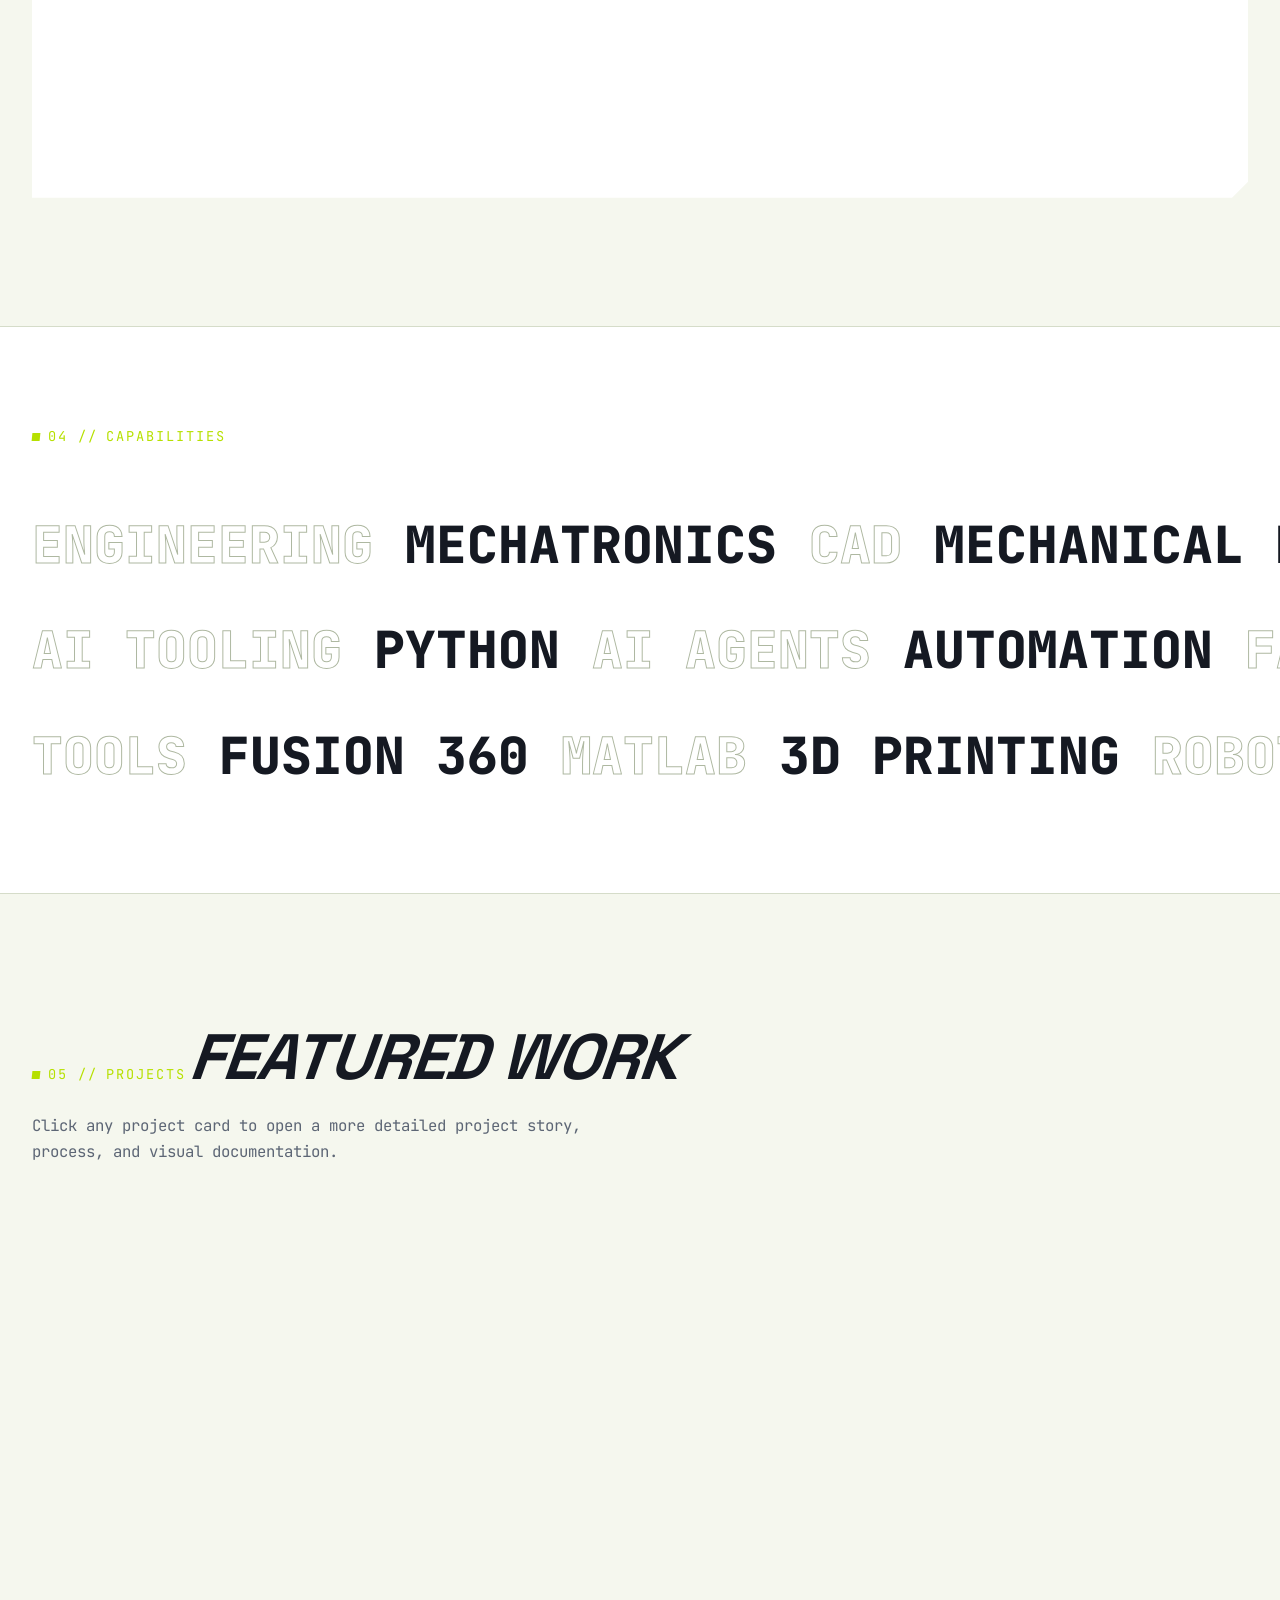
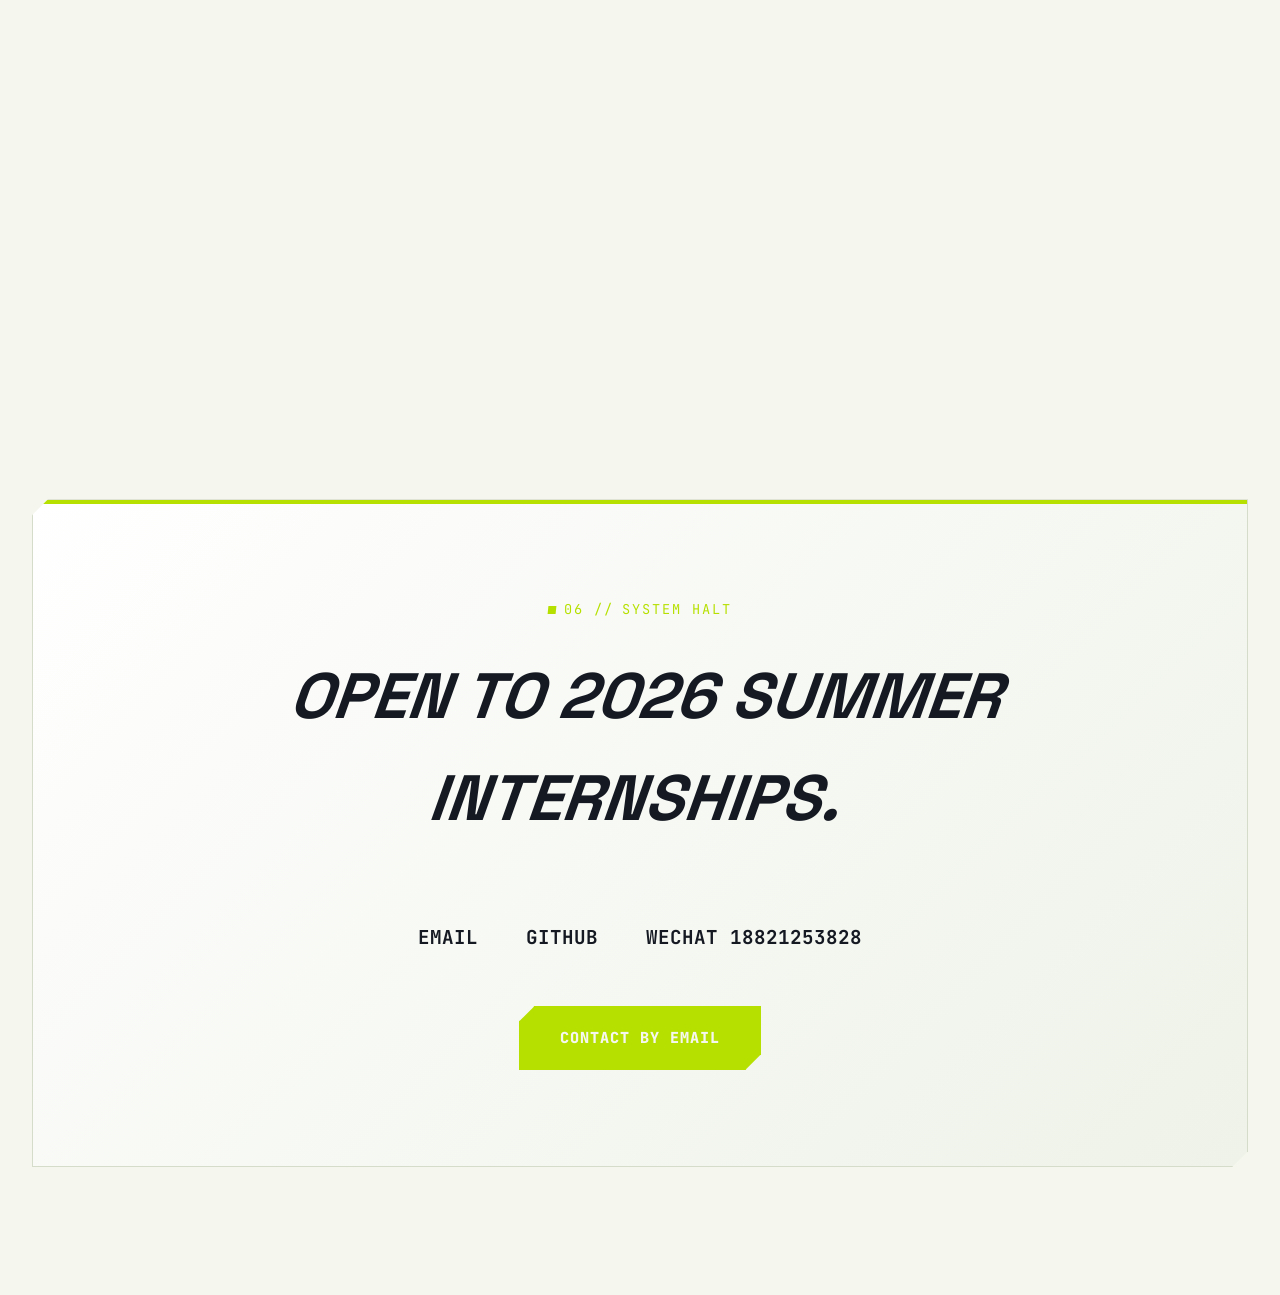
==== commit 17df3583: "Soften light theme accent" ====
--- a/gemini-v2.html
+++ b/gemini-v2.html
@@ -59,9 +59,9 @@
             --bg-base: #f5f7ee;
             --bg-surface: #ffffff;
             --bg-card: #eef2e8;
-            --accent: #C7F500;
-            --accent-hover: #add900;
-            --accent-dim: rgba(199, 245, 0, 0.16);
+            --accent: #B6E000;
+            --accent-hover: #9fc400;
+            --accent-dim: rgba(182, 224, 0, 0.16);
             --text-main: #151922;
             --text-muted: #5d6675;
             --border: #d5dcc9;
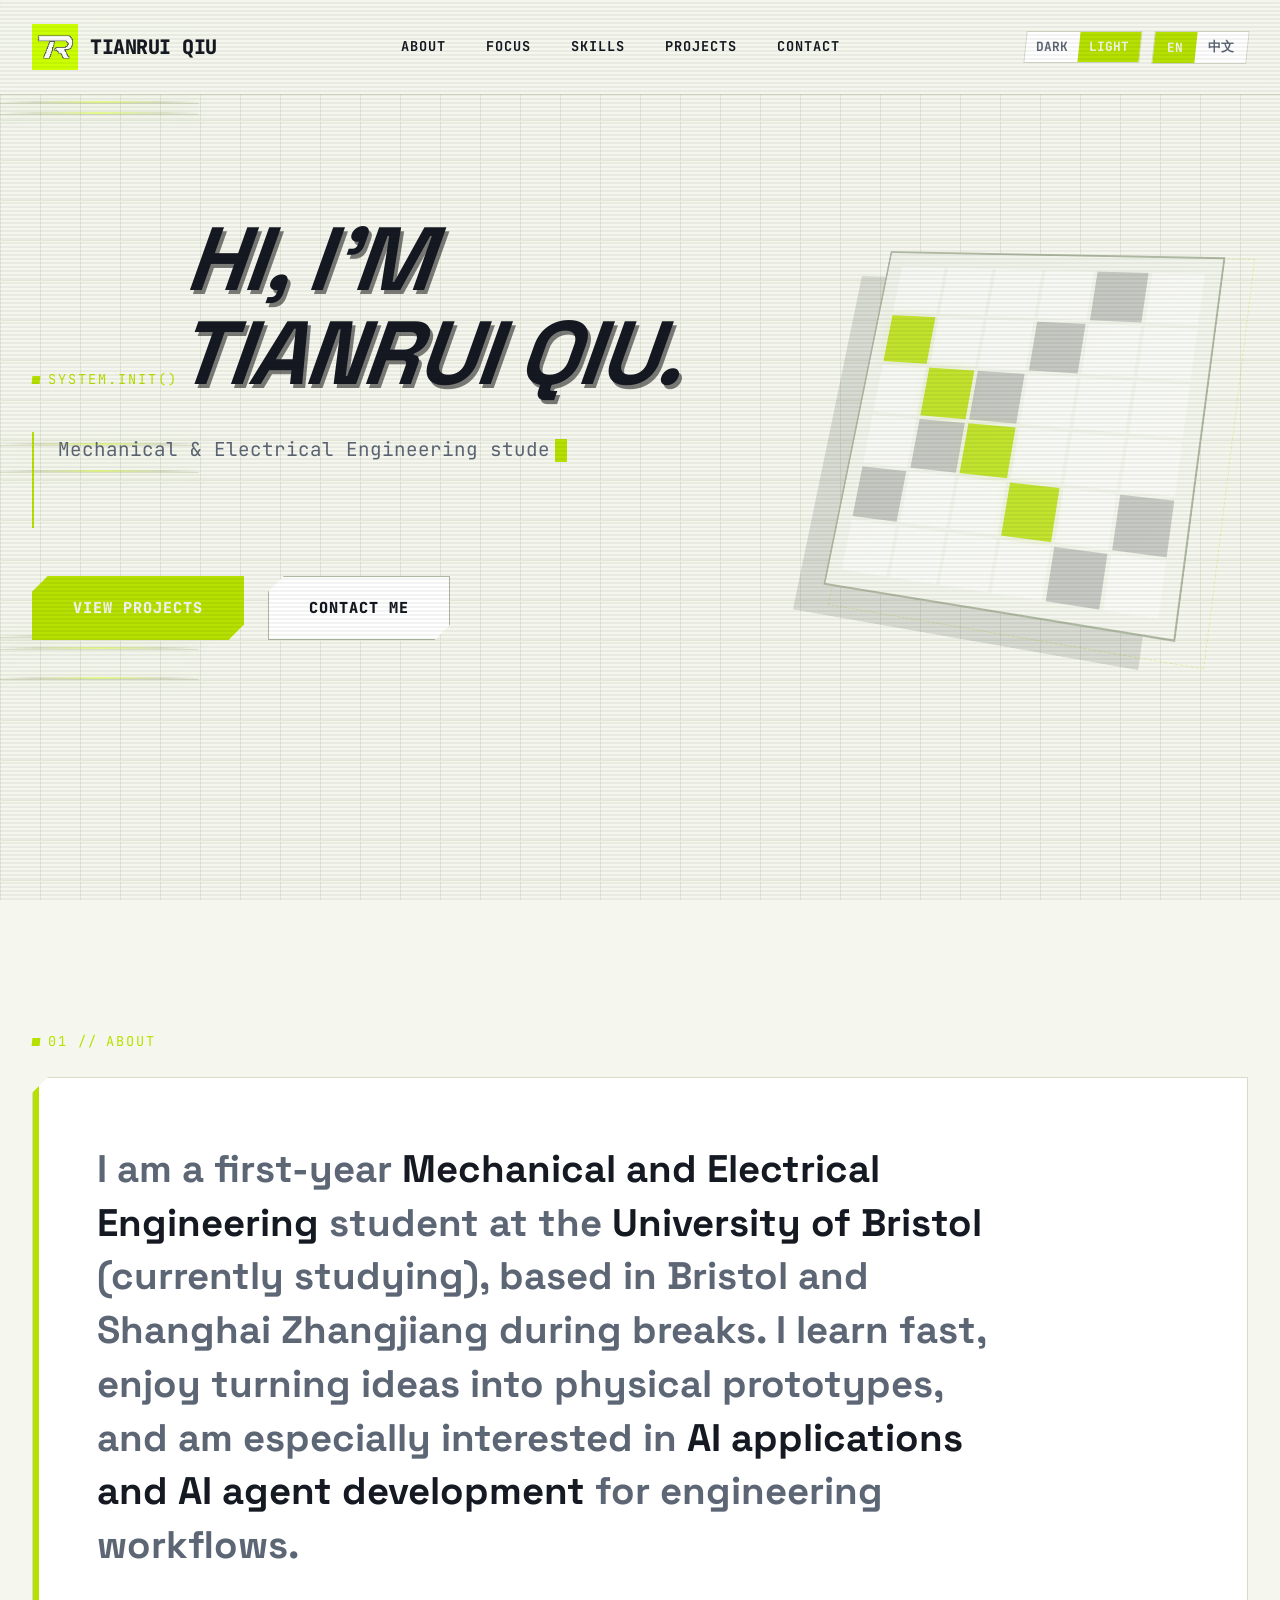
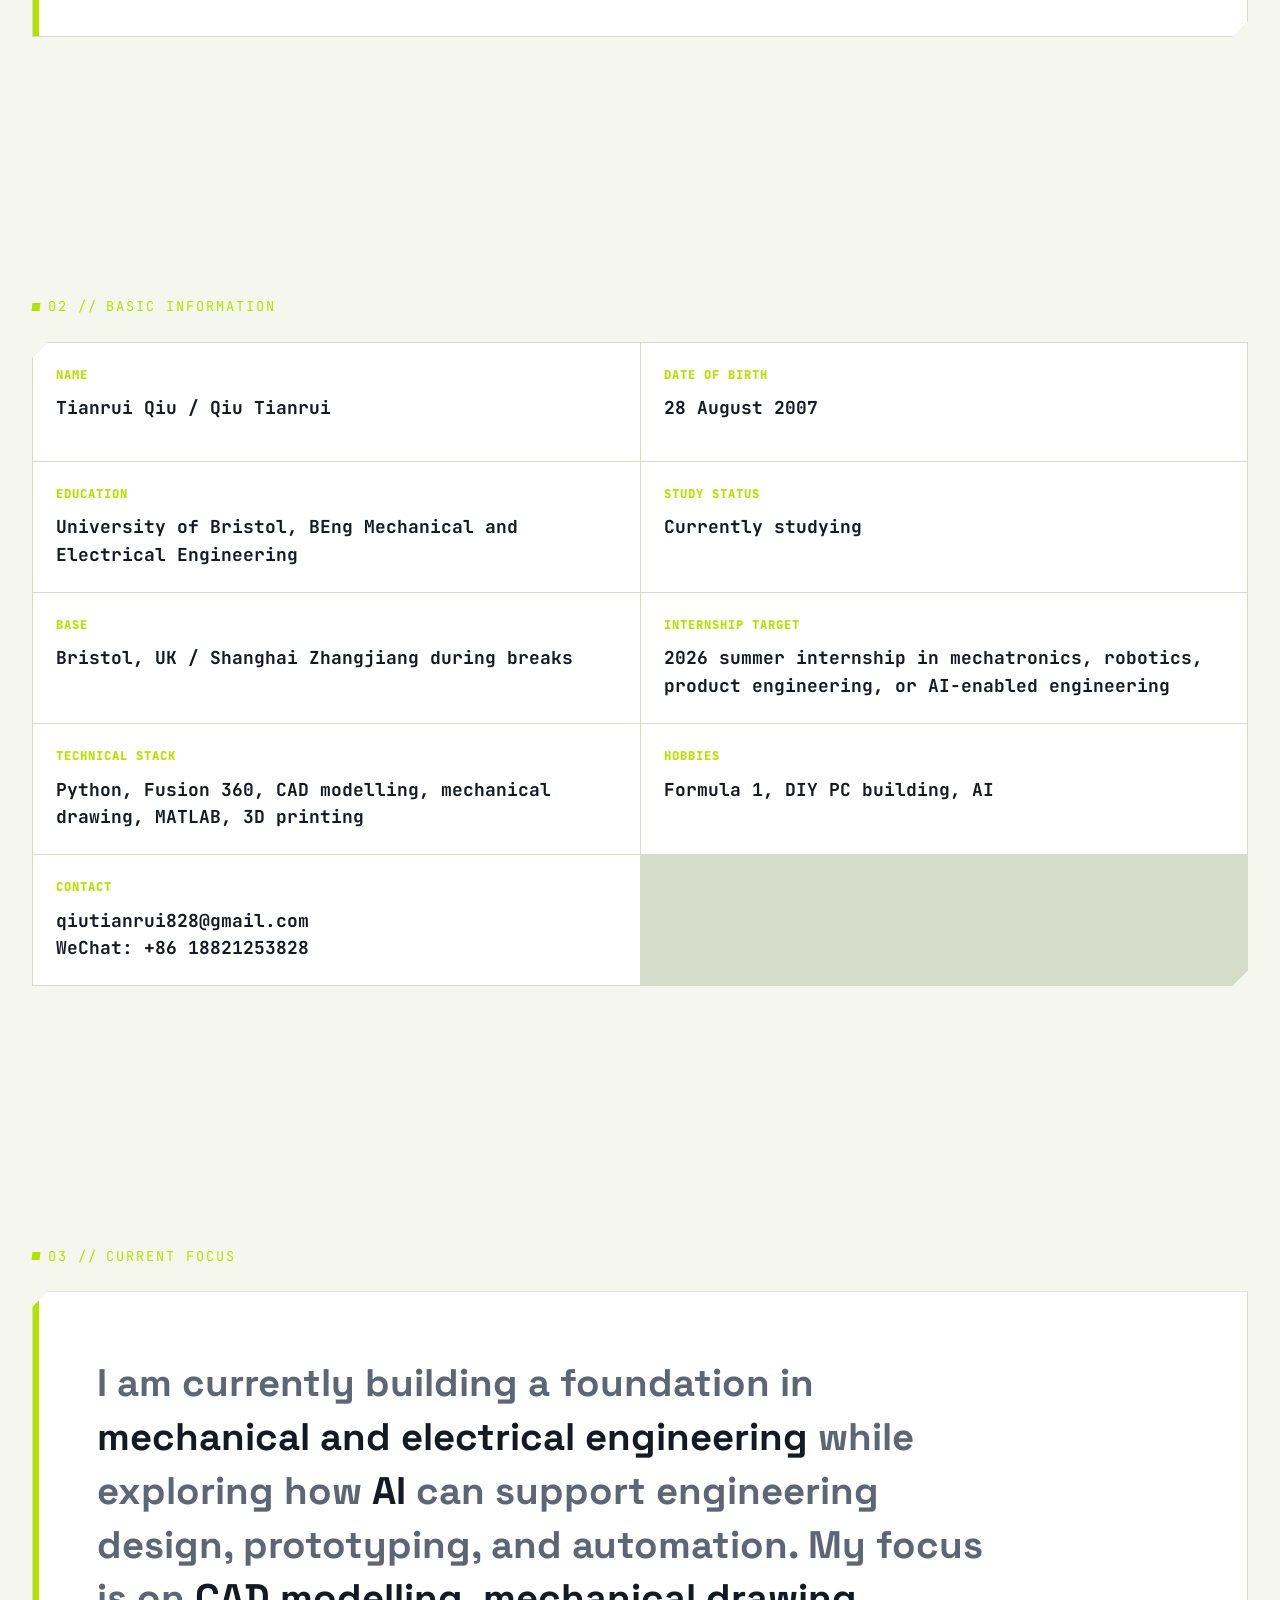
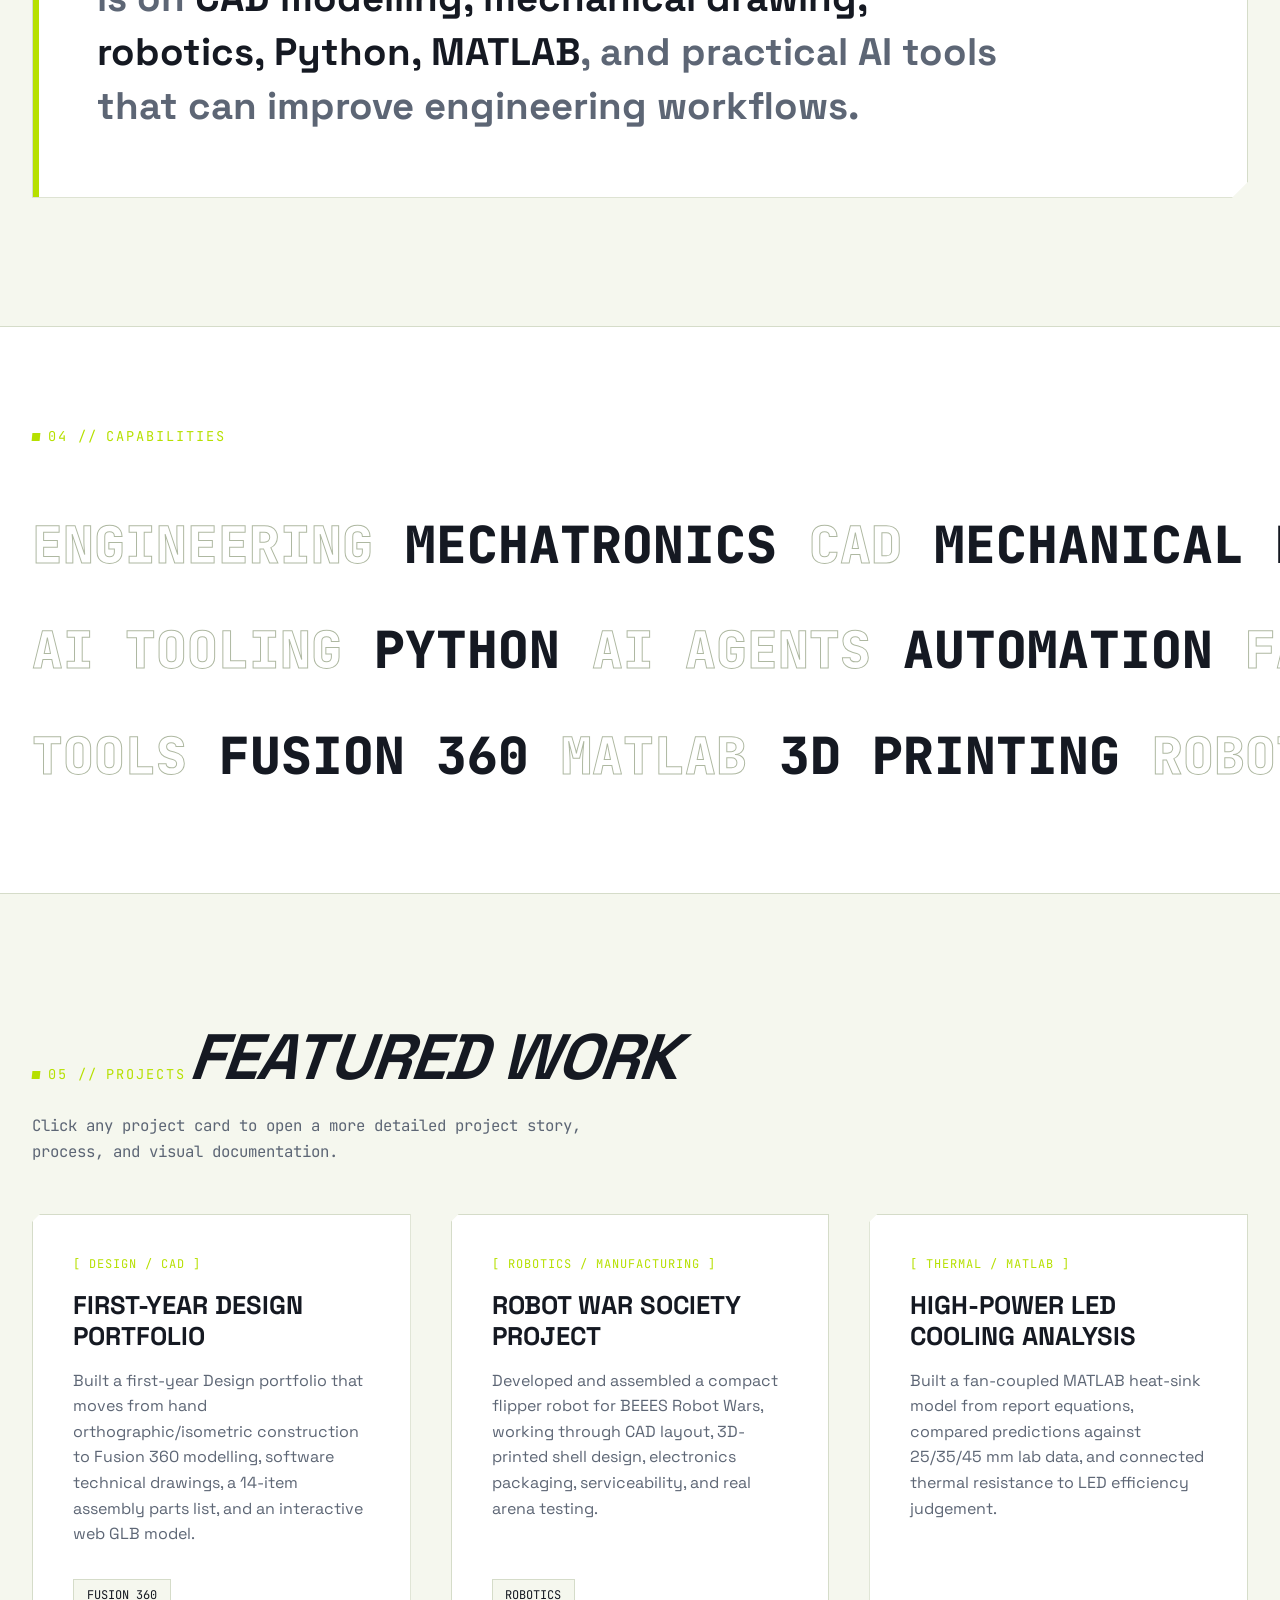
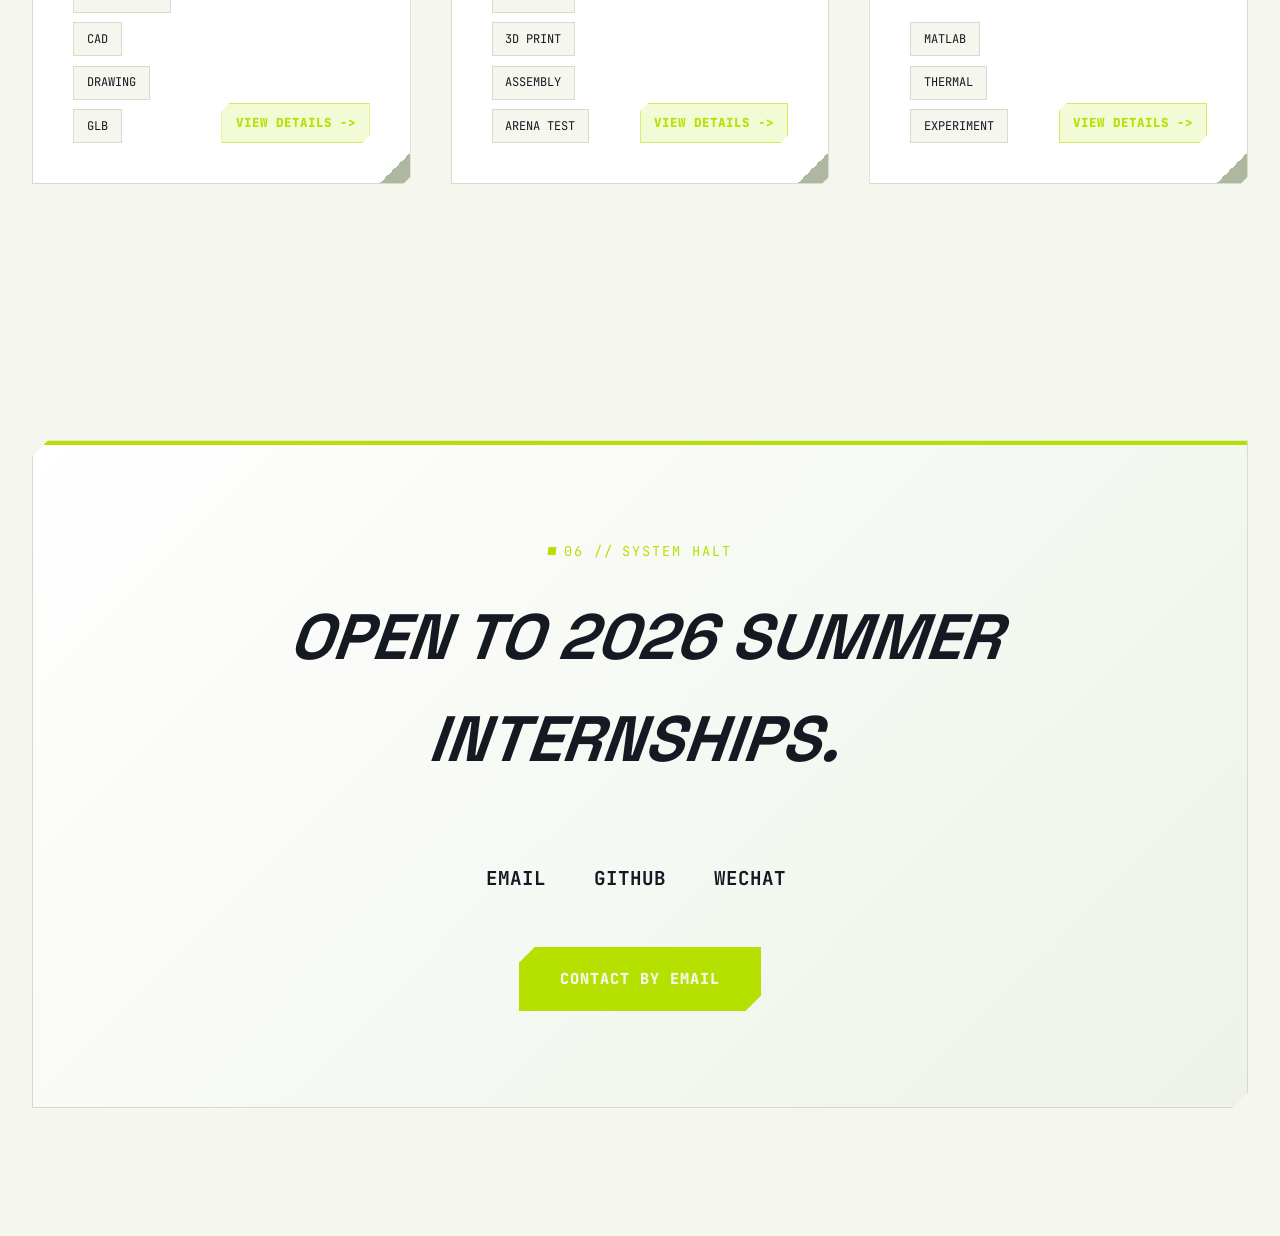
==== commit 8560b7ad: "Publish LED thermal project page" ====
--- a/gemini-v2.html
+++ b/gemini-v2.html
@@ -811,12 +811,20 @@
         }
 
         .c-link {
+            border: 0;
+            background: transparent;
+            color: inherit;
+            cursor: pointer;
+            display: inline-flex;
+            align-items: center;
+            gap: 0.55rem;
             font-family: var(--font-mono);
             font-size: 1.2rem;
             font-weight: 700;
             text-transform: uppercase;
             position: relative;
             padding-bottom: 5px;
+            text-decoration: none;
         }
 
         .c-link::after {
@@ -832,6 +840,28 @@
 
         .c-link:hover::after {
             width: 100%;
+        }
+
+        .wechat-contact {
+            overflow: visible;
+        }
+
+        .wechat-contact__detail {
+            display: inline-block;
+            max-width: 0;
+            opacity: 0;
+            overflow: hidden;
+            transform: translateX(-0.5rem);
+            transition: max-width var(--transition-smooth), opacity var(--transition-fast), transform var(--transition-fast);
+            white-space: nowrap;
+        }
+
+        .wechat-contact:not(.is-suppressed):hover .wechat-contact__detail,
+        .wechat-contact:not(.is-suppressed):focus-visible .wechat-contact__detail,
+        .wechat-contact.is-open .wechat-contact__detail {
+            max-width: 16rem;
+            opacity: 1;
+            transform: translateX(0);
         }
 
         .reveal {
@@ -1017,15 +1047,15 @@
             </a>
             <div class="nav-links">
                 <a href="#about" data-en="About" data-zh="关于">About</a>
-                <a href="#target" data-en="Focus" data-zh="关注">Focus</a>
+                <a href="#target" data-en="Focus" data-zh="方向">Focus</a>
                 <a href="#skills" data-en="Skills" data-zh="技能">Skills</a>
                 <a href="#projects" data-en="Projects" data-zh="项目">Projects</a>
                 <a href="#contact" data-en="Contact" data-zh="联系">Contact</a>
             </div>
             <div class="nav-controls" aria-label="Display options">
                 <div class="theme-switch" aria-label="Theme">
-                    <button class="theme-btn active" data-target-theme="dark" type="button"><span data-en="Dark" data-zh="暗色">Dark</span></button>
-                    <button class="theme-btn" data-target-theme="light" type="button"><span data-en="Light" data-zh="亮色">Light</span></button>
+                    <button class="theme-btn active" data-target-theme="dark" type="button"><span data-en="Dark" data-zh="深色">Dark</span></button>
+                    <button class="theme-btn" data-target-theme="light" type="button"><span data-en="Light" data-zh="浅色">Light</span></button>
                 </div>
                 <div class="lang-switch" aria-label="Language">
                     <button class="lang-btn active" data-target-lang="en" type="button"><span>EN</span></button>
@@ -1049,7 +1079,7 @@
                         </div>
                     </div>
                     <div class="hero-actions">
-                        <a href="#projects" class="btn btn-primary" data-en="View Projects" data-zh="查看作品">View Projects</a>
+                        <a href="#projects" class="btn btn-primary" data-en="View Projects" data-zh="查看项目">View Projects</a>
                         <a href="#contact" class="btn" data-en="Contact Me" data-zh="联系我">Contact Me</a>
                     </div>
                 </div>
@@ -1074,7 +1104,7 @@
             <div class="container reveal">
                 <div class="section-tag mono">01 // <span data-en="About" data-zh="关于">About</span></div>
                 <div class="about-content">
-                    <p class="about-text" data-en="I am a first-year <span>Mechanical and Electrical Engineering</span> student at the <span>University of Bristol</span> (currently studying), based in Bristol and Shanghai Zhangjiang during breaks. I learn fast, enjoy turning ideas into physical prototypes, and am especially interested in <span>AI applications and AI agent development</span> for engineering workflows." data-zh="我是<span>布里斯托大学机械与电气工程</span>大一在读学生，平时 base 英国布里斯托，假期在上海张江。我学习新知识很快，喜欢把想法做成真实原型，也对 <span>AI 应用和 AI Agent 开发</span>如何提升工程流程有很强兴趣。">
+                    <p class="about-text" data-en="I am a first-year <span>Mechanical and Electrical Engineering</span> student at the <span>University of Bristol</span> (currently studying), based in Bristol and Shanghai Zhangjiang during breaks. I learn fast, enjoy turning ideas into physical prototypes, and am especially interested in <span>AI applications and AI agent development</span> for engineering workflows." data-zh="我是<span>布里斯托大学机械与电气工程</span>大一在读学生，平时在英国布里斯托学习，假期回上海张江。我学习新东西很快，喜欢把想法做成真实原型，也很关注 <span>AI 应用和 AI Agent 开发</span>在工程设计与原型开发中的实际价值。">
                         I am a first-year <span>Mechanical and Electrical Engineering</span> student at the <span>University of Bristol</span> (currently studying), based in Bristol and Shanghai Zhangjiang during breaks. I learn fast, enjoy turning ideas into physical prototypes, and am especially interested in <span>AI applications and AI agent development</span> for engineering workflows.
                     </p>
                 </div>
@@ -1102,12 +1132,12 @@
                         <p class="info-value" data-en="Currently studying" data-zh="在读">Currently studying</p>
                     </article>
                     <article class="info-item">
-                        <span class="info-label" data-en="Base" data-zh="常驻地点">Base</span>
-                        <p class="info-value" data-en="Bristol, UK / Shanghai Zhangjiang during breaks" data-zh="英国布里斯托 / 假期在上海张江">Bristol, UK / Shanghai Zhangjiang during breaks</p>
+                        <span class="info-label" data-en="Base" data-zh="所在地">Base</span>
+                        <p class="info-value" data-en="Bristol, UK / Shanghai Zhangjiang during breaks" data-zh="英国布里斯托 / 假期上海张江">Bristol, UK / Shanghai Zhangjiang during breaks</p>
                     </article>
                     <article class="info-item">
-                        <span class="info-label" data-en="Internship Target" data-zh="求职目标">Internship Target</span>
-                        <p class="info-value" data-en="2026 summer internship in mechatronics, robotics, product engineering, or AI-enabled engineering" data-zh="2026 暑期实习，方向偏机电、机器人、产品工程或 AI 赋能工程">2026 summer internship in mechatronics, robotics, product engineering, or AI-enabled engineering</p>
+                        <span class="info-label" data-en="Internship Target" data-zh="实习目标">Internship Target</span>
+                        <p class="info-value" data-en="2026 summer internship in mechatronics, robotics, product engineering, or AI-enabled engineering" data-zh="2026 暑期实习，关注机电、机器人、产品工程和 AI 辅助工程方向">2026 summer internship in mechatronics, robotics, product engineering, or AI-enabled engineering</p>
                     </article>
                     <article class="info-item">
                         <span class="info-label" data-en="Technical Stack" data-zh="技术栈">Technical Stack</span>
@@ -1119,7 +1149,7 @@
                     </article>
                     <article class="info-item">
                         <span class="info-label" data-en="Contact" data-zh="联系方式">Contact</span>
-                        <p class="info-value">qiutianrui828@gmail.com<br>WeChat: 18821253828</p>
+                        <p class="info-value">qiutianrui828@gmail.com<br>WeChat: +86 18821253828</p>
                     </article>
                 </div>
             </div>
@@ -1129,7 +1159,7 @@
             <div class="container reveal">
                 <div class="section-tag mono">03 // <span data-en="Current Focus" data-zh="当前关注">Current Focus</span></div>
                 <div class="about-content">
-                    <p class="about-text" data-en="I am currently building a foundation in <span>mechanical and electrical engineering</span> while exploring how <span>AI</span> can support engineering design, prototyping, and automation. My focus is on <span>CAD modelling, mechanical drawing, robotics, Python, MATLAB</span>, and practical AI tools that can improve engineering workflows." data-zh="我目前正在打牢<span>机械与电气工程</span>基础，同时探索 <span>AI</span> 如何辅助工程设计、原型制造和自动化流程。现阶段重点关注 <span>CAD 建模、机械制图、机器人、Python、MATLAB</span>，以及能够提升工程效率的实用 AI 工具。">
+                    <p class="about-text" data-en="I am currently building a foundation in <span>mechanical and electrical engineering</span> while exploring how <span>AI</span> can support engineering design, prototyping, and automation. My focus is on <span>CAD modelling, mechanical drawing, robotics, Python, MATLAB</span>, and practical AI tools that can improve engineering workflows." data-zh="我目前在打牢<span>机械与电气工程</span>基础，同时探索 <span>AI</span> 如何辅助工程设计、原型制作和自动化流程。现阶段重点关注 <span>CAD 建模、机械制图、机器人、Python、MATLAB</span>，以及能提升工程效率的实用 AI 工具。">
                         I am currently building a foundation in <span>mechanical and electrical engineering</span> while exploring how <span>AI</span> can support engineering design, prototyping, and automation. My focus is on <span>CAD modelling, mechanical drawing, robotics, Python, MATLAB</span>, and practical AI tools that can improve engineering workflows.
                     </p>
                 </div>
@@ -1140,7 +1170,7 @@
             <div class="container reveal">
                 <div class="section-tag mono">05 // <span data-en="Projects" data-zh="项目">Projects</span></div>
                 <h2 class="title italic-speed" data-en="Featured Work" data-zh="精选作品">Featured Work</h2>
-                <p class="section-helper" data-en="Click any project card to open a more detailed project story, process, and visual documentation." data-zh="点击任意项目卡片，可以查看更完整的项目经历、过程记录和展示页面。">
+                <p class="section-helper" data-en="Click any project card to open a more detailed project story, process, and visual documentation." data-zh="点击任意项目卡片，查看更完整的项目经历、过程记录和视觉资料。">
                     Click any project card to open a more detailed project story, process, and visual documentation.
                 </p>
 
@@ -1148,14 +1178,15 @@
                     <a class="project-card" href="projects/design-portfolio.html">
                         <div class="p-type" data-en="[ Design / CAD ]" data-zh="[ 设计 / CAD ]">[ Design / CAD ]</div>
                         <h3 class="p-title" data-en="First-Year Design Portfolio" data-zh="大一 Design 课程作品集">First-Year Design Portfolio</h3>
-                        <p class="p-desc" data-en="Built a course portfolio through the first-year Design module, developing fundamentals in mechanical drawing, CAD modelling, design communication, and structured engineering documentation." data-zh="通过大一 Design 课程完成作品集，系统学习机械制图、CAD 建模、设计表达和工程文档整理，为后续机电项目打基础。">
-                            Built a course portfolio through the first-year Design module, developing fundamentals in mechanical drawing, CAD modelling, design communication, and structured engineering documentation.
+                        <p class="p-desc" data-en="Built a first-year Design portfolio that moves from hand orthographic/isometric construction to Fusion 360 modelling, software technical drawings, a 14-item assembly parts list, and an interactive web GLB model." data-zh="完成大一 Design 课程作品集，从手绘正投影和轴测图推进到 Fusion 360 建模、软件工程图、14 项装配零件表和网页交互 GLB 模型。">
+                            Built a first-year Design portfolio that moves from hand orthographic/isometric construction to Fusion 360 modelling, software technical drawings, a 14-item assembly parts list, and an interactive web GLB model.
                         </p>
                         <div class="p-card-footer">
                             <div class="p-tags mono">
                                 <span class="p-tag">Fusion 360</span>
                                 <span class="p-tag">CAD</span>
                                 <span class="p-tag">Drawing</span>
+                                <span class="p-tag">GLB</span>
                             </div>
                             <span class="p-link-cue" data-en="View details ->" data-zh="查看详情 ->">View details -></span>
                         </div>
@@ -1164,14 +1195,15 @@
                     <a class="project-card" href="projects/robot-war.html">
                         <div class="p-type" data-en="[ Robotics / Manufacturing ]" data-zh="[ 机器人 / 制造 ]">[ Robotics / Manufacturing ]</div>
                         <h3 class="p-title" data-en="Robot War Society Project" data-zh="Robot War 机器人社团项目">Robot War Society Project</h3>
-                        <p class="p-desc" data-en="Contributed to a university robotics society project, focusing on model development, mechanical design, 3D printing, fabrication, and assembly for a competitive robot build." data-zh="参与学校机器人社团 Robot War 项目，负责模型开发设计、3D 打印制造和组装，把 CAD 设计转化为可制造、可装配的机器人结构。">
-                            Contributed to a university robotics society project, focusing on model development, mechanical design, 3D printing, fabrication, and assembly for a competitive robot build.
+                        <p class="p-desc" data-en="Developed and assembled a compact flipper robot for BEEES Robot Wars, working through CAD layout, 3D-printed shell design, electronics packaging, serviceability, and real arena testing." data-zh="参与 BEEES Robot Wars 紧凑型翻板机器人的开发与装配，覆盖 CAD 布局、3D 打印外壳、电子元件布置、可维护性和真实赛场测试。">
+                            Developed and assembled a compact flipper robot for BEEES Robot Wars, working through CAD layout, 3D-printed shell design, electronics packaging, serviceability, and real arena testing.
                         </p>
                         <div class="p-card-footer">
                             <div class="p-tags mono">
                                 <span class="p-tag">Robotics</span>
                                 <span class="p-tag">3D Print</span>
                                 <span class="p-tag">Assembly</span>
+                                <span class="p-tag">Arena Test</span>
                             </div>
                             <span class="p-link-cue" data-en="View details ->" data-zh="查看详情 ->">View details -></span>
                         </div>
@@ -1179,15 +1211,15 @@
 
                     <a class="project-card" href="projects/led-thermal-model.html">
                         <div class="p-type" data-en="[ Thermal / MATLAB ]" data-zh="[ 热分析 / MATLAB ]">[ Thermal / MATLAB ]</div>
-                        <h3 class="p-title" data-en="LED Heat Sink Thermal Model" data-zh="高功率 LED 散热系统热模型">LED Heat Sink Thermal Model</h3>
-                        <p class="p-desc" data-en="Developed a parametric thermal model for a high-power LED heat sink system, integrating experimental measurements, fan-curve data, and MATLAB analysis to evaluate thermal resistance and system performance. Coordinated group progress, contributed to CAD modelling and experimental reporting, and compared measured results with model predictions." data-zh="开发高功率 LED 散热系统的参数化热模型，结合实验测量、风扇曲线数据和 MATLAB 分析，评估热阻与系统性能；同时协调小组进度，参与 CAD 建模、实验报告和实测结果与模型预测的对比。">
-                            Developed a parametric thermal model for a high-power LED heat sink system, integrating experimental measurements, fan-curve data, and MATLAB analysis to evaluate thermal resistance and system performance. Coordinated group progress, contributed to CAD modelling and experimental reporting, and compared measured results with model predictions.
+                        <h3 class="p-title" data-en="High-Power LED Cooling Analysis" data-zh="高功率 LED 散热与效率分析">High-Power LED Cooling Analysis</h3>
+                        <p class="p-desc" data-en="Built a fan-coupled MATLAB heat-sink model from report equations, compared predictions against 25/35/45 mm lab data, and connected thermal resistance to LED efficiency judgement." data-zh="基于报告公式搭建风扇耦合的 MATLAB 散热器模型，对比 25/35/45 mm 实验数据，并将热阻结果用于判断 LED 系统效率。">
+                            Built a fan-coupled MATLAB heat-sink model from report equations, compared predictions against 25/35/45 mm lab data, and connected thermal resistance to LED efficiency judgement.
                         </p>
                         <div class="p-card-footer">
                             <div class="p-tags mono">
                                 <span class="p-tag">MATLAB</span>
                                 <span class="p-tag">Thermal</span>
-                                <span class="p-tag">CAD</span>
+                                <span class="p-tag">Experiment</span>
                             </div>
                             <span class="p-link-cue" data-en="View details ->" data-zh="查看详情 ->">View details -></span>
                         </div>
@@ -1198,7 +1230,7 @@
 
         <section id="skills" class="skills-section reveal">
             <div class="container" style="margin-bottom: 2rem;">
-                <div class="section-tag mono">04 // <span data-en="Capabilities" data-zh="能力模型">Capabilities</span></div>
+                <div class="section-tag mono">04 // <span data-en="Capabilities" data-zh="能力方向">Capabilities</span></div>
             </div>
 
             <div class="ticker-group">
@@ -1220,18 +1252,21 @@
         <section id="contact">
             <div class="container reveal">
                 <div class="contact-wrap">
-                    <div class="section-tag mono">06 // <span data-en="System Halt" data-zh="系统挂起">System Halt</span></div>
-                    <h2 class="contact-title italic-speed" data-en="Open to 2026 Summer Internships." data-zh="寻找 2026 暑期实习。">
+                    <div class="section-tag mono">06 // <span data-en="System Halt" data-zh="联系通道">System Halt</span></div>
+                    <h2 class="contact-title italic-speed" data-en="Open to 2026 Summer Internships." data-zh="正在寻找 2026 暑期实习。">
                         Open to 2026 Summer Internships.
                     </h2>
 
                     <div class="contact-links">
                         <a href="mailto:qiutianrui828@gmail.com" class="c-link">EMAIL</a>
                         <a href="https://github.com/UKplus8HRS" target="_blank" rel="noopener noreferrer" class="c-link">GITHUB</a>
-                        <span class="c-link">WECHAT 18821253828</span>
+                        <button class="c-link wechat-contact" type="button" aria-expanded="false" aria-label="Show WeChat contact">
+                            <span>WECHAT</span>
+                            <span class="wechat-contact__detail">+86 18821253828</span>
+                        </button>
                     </div>
 
-                    <a href="mailto:qiutianrui828@gmail.com" class="btn btn-primary" data-en="Contact by Email" data-zh="通过邮箱联系">Contact by Email</a>
+                    <a href="mailto:qiutianrui828@gmail.com" class="btn btn-primary" data-en="Contact by Email" data-zh="发邮件联系">Contact by Email</a>
                 </div>
             </div>
         </section>
@@ -1336,6 +1371,19 @@
                     currentTheme = targetTheme;
                     updateThemeUI(currentTheme);
                 }
+            });
+        });
+
+        document.querySelectorAll('.wechat-contact').forEach(btn => {
+            btn.addEventListener('click', () => {
+                const wasOpen = btn.classList.contains('is-open');
+                btn.classList.toggle('is-open', !wasOpen);
+                btn.classList.toggle('is-suppressed', wasOpen);
+                btn.setAttribute('aria-expanded', String(!wasOpen));
+            });
+
+            btn.addEventListener('pointerleave', () => {
+                btn.classList.remove('is-suppressed');
             });
         });
 
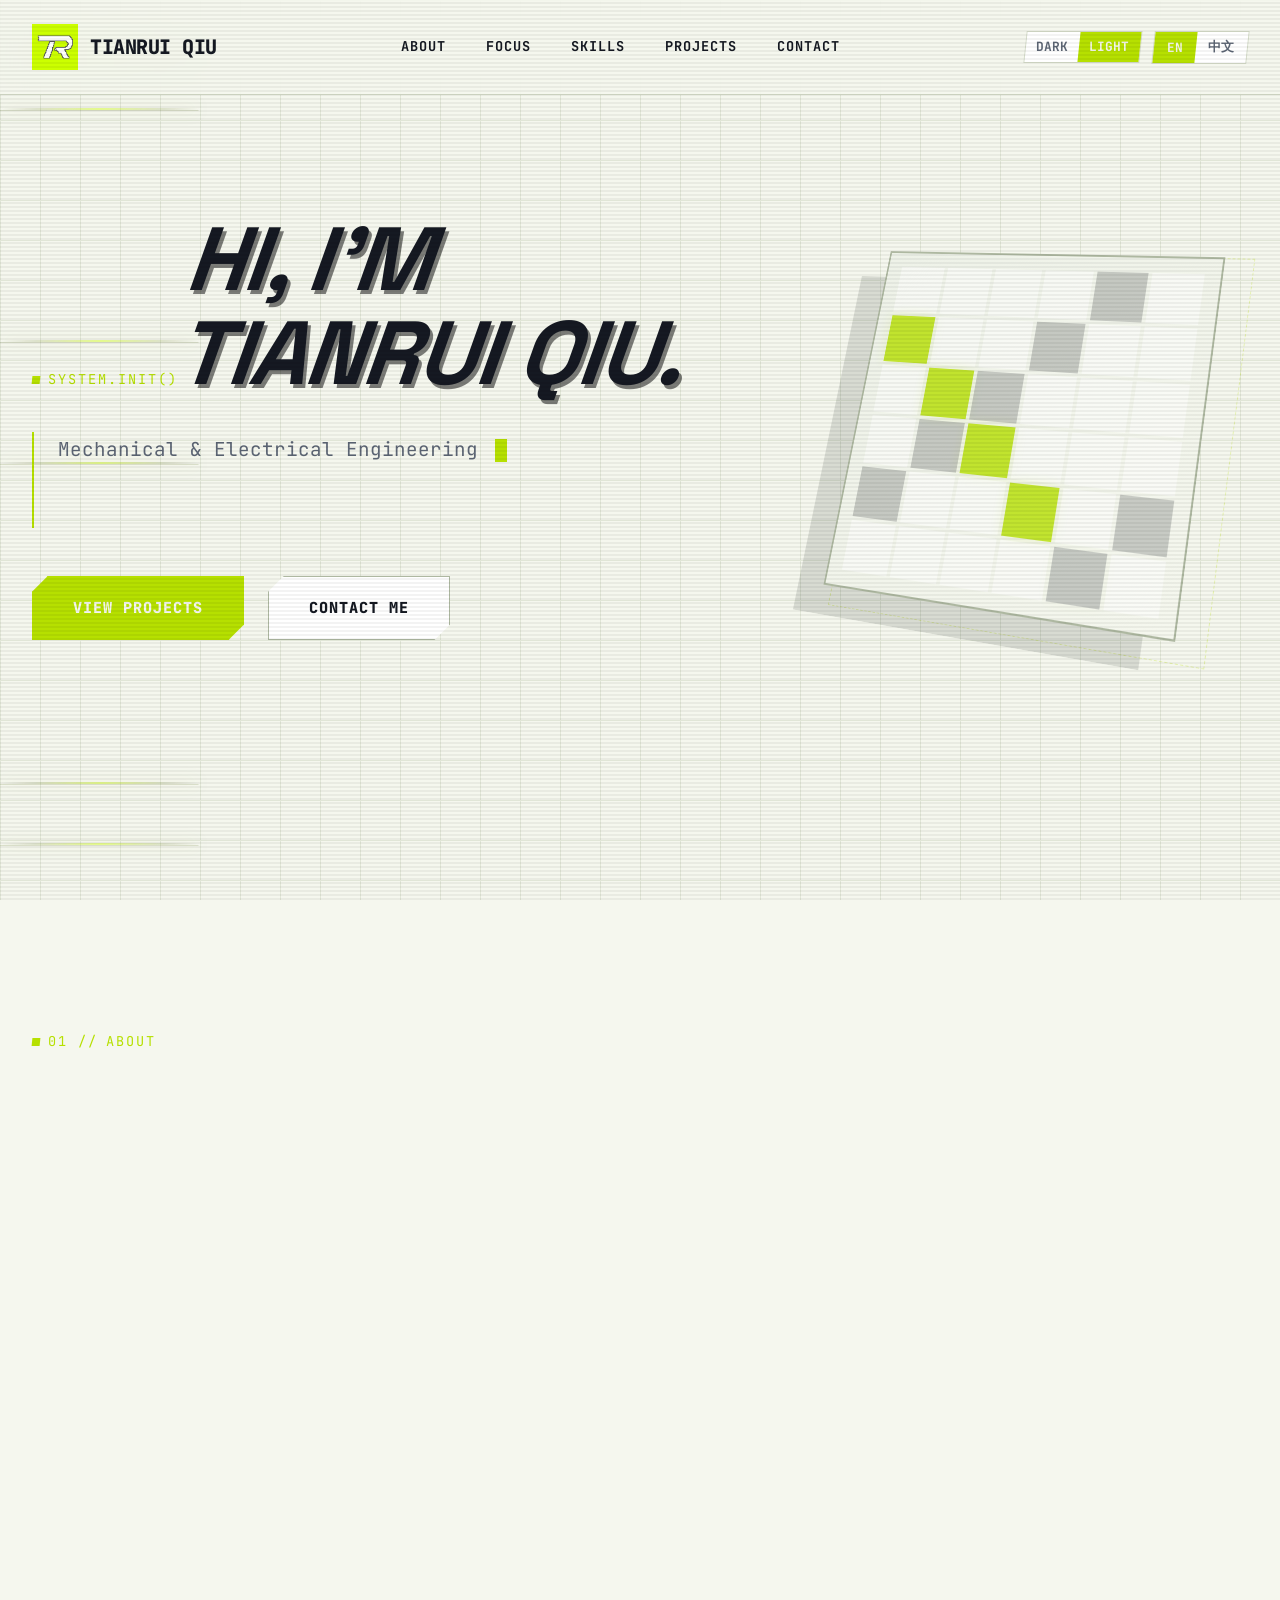
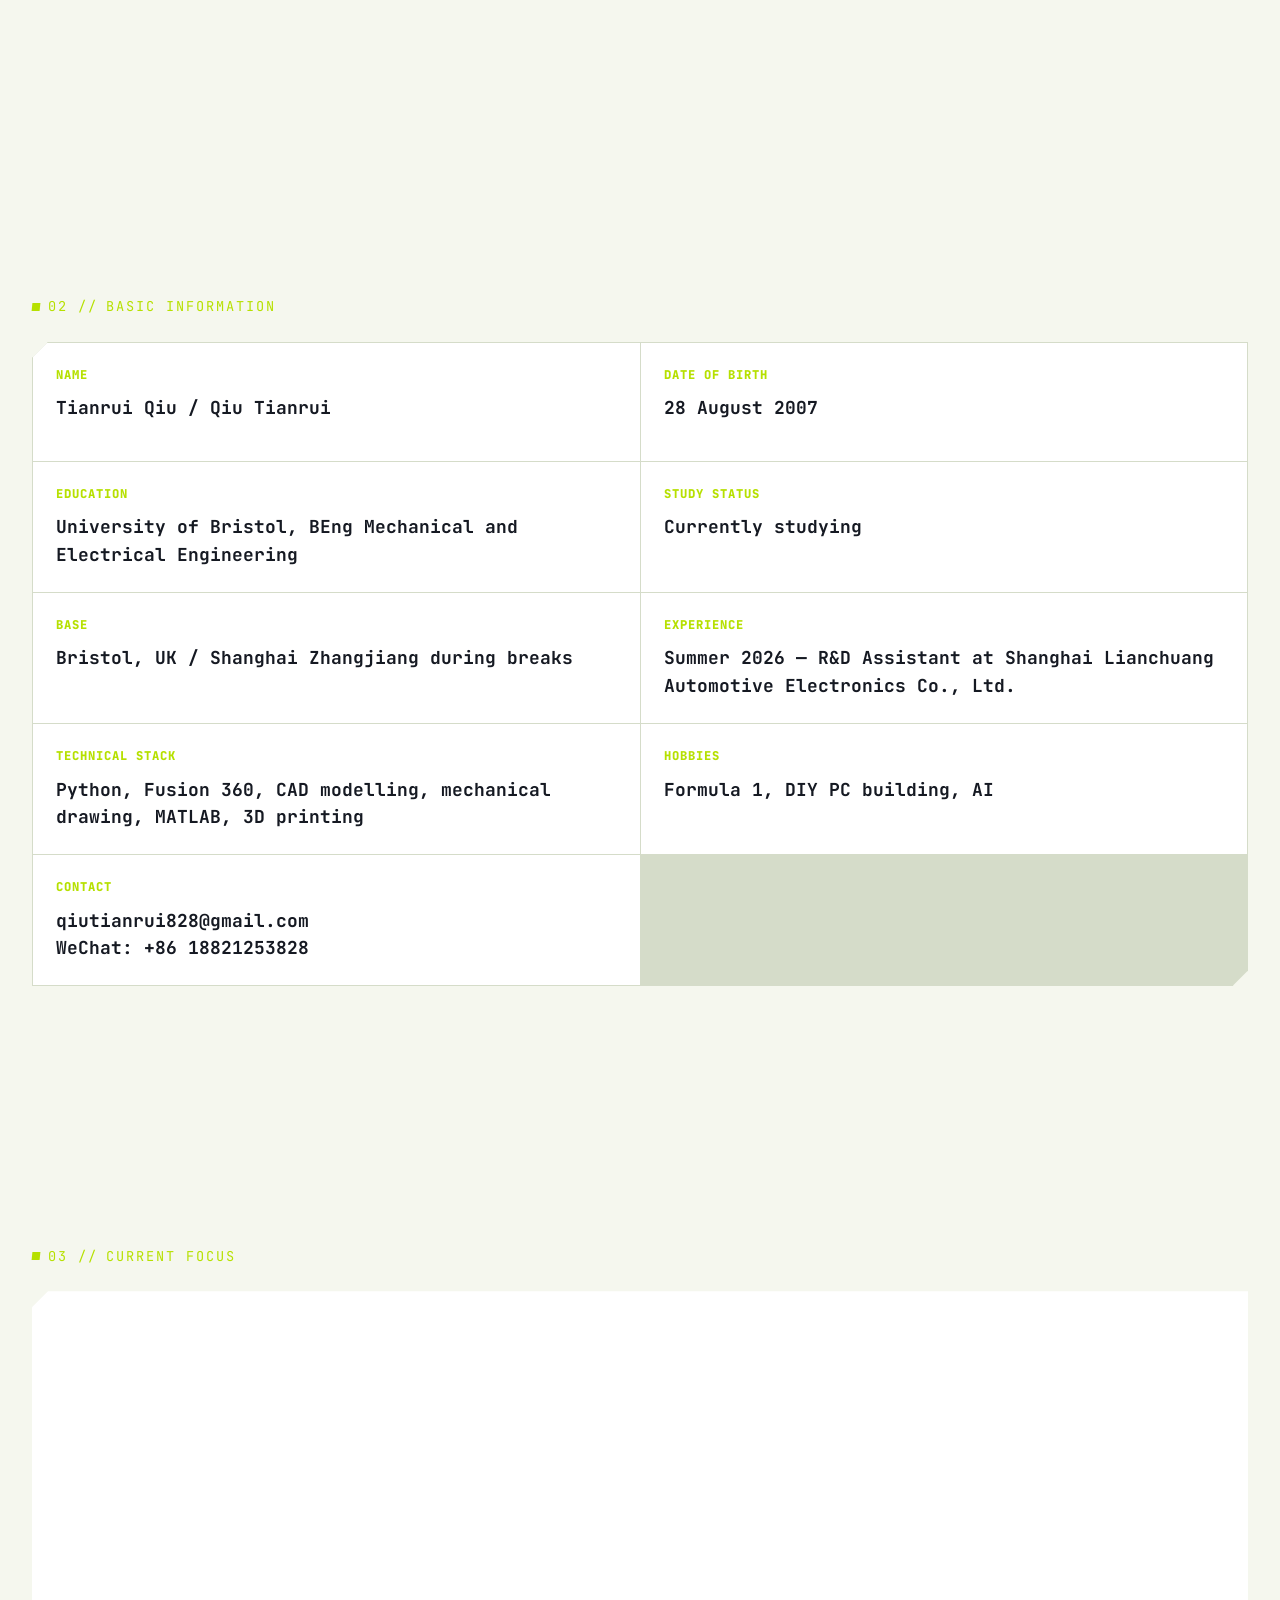
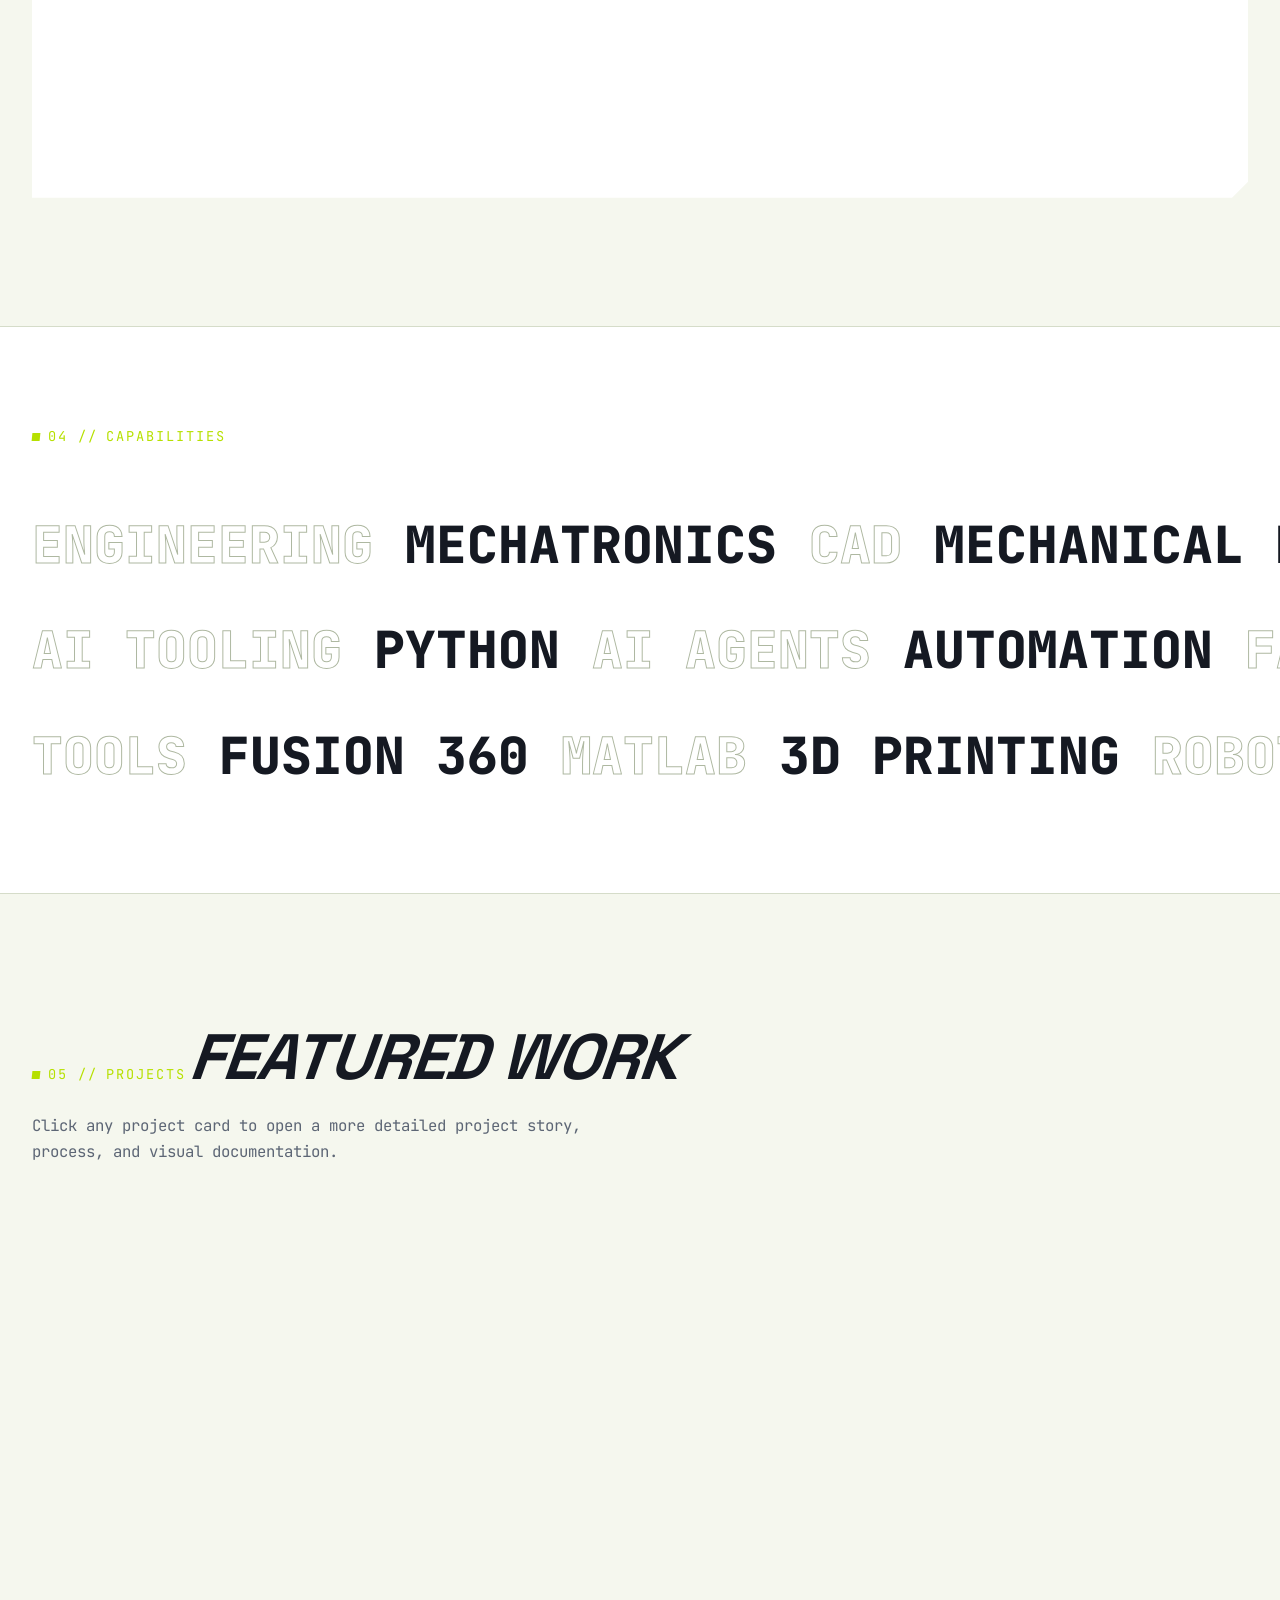
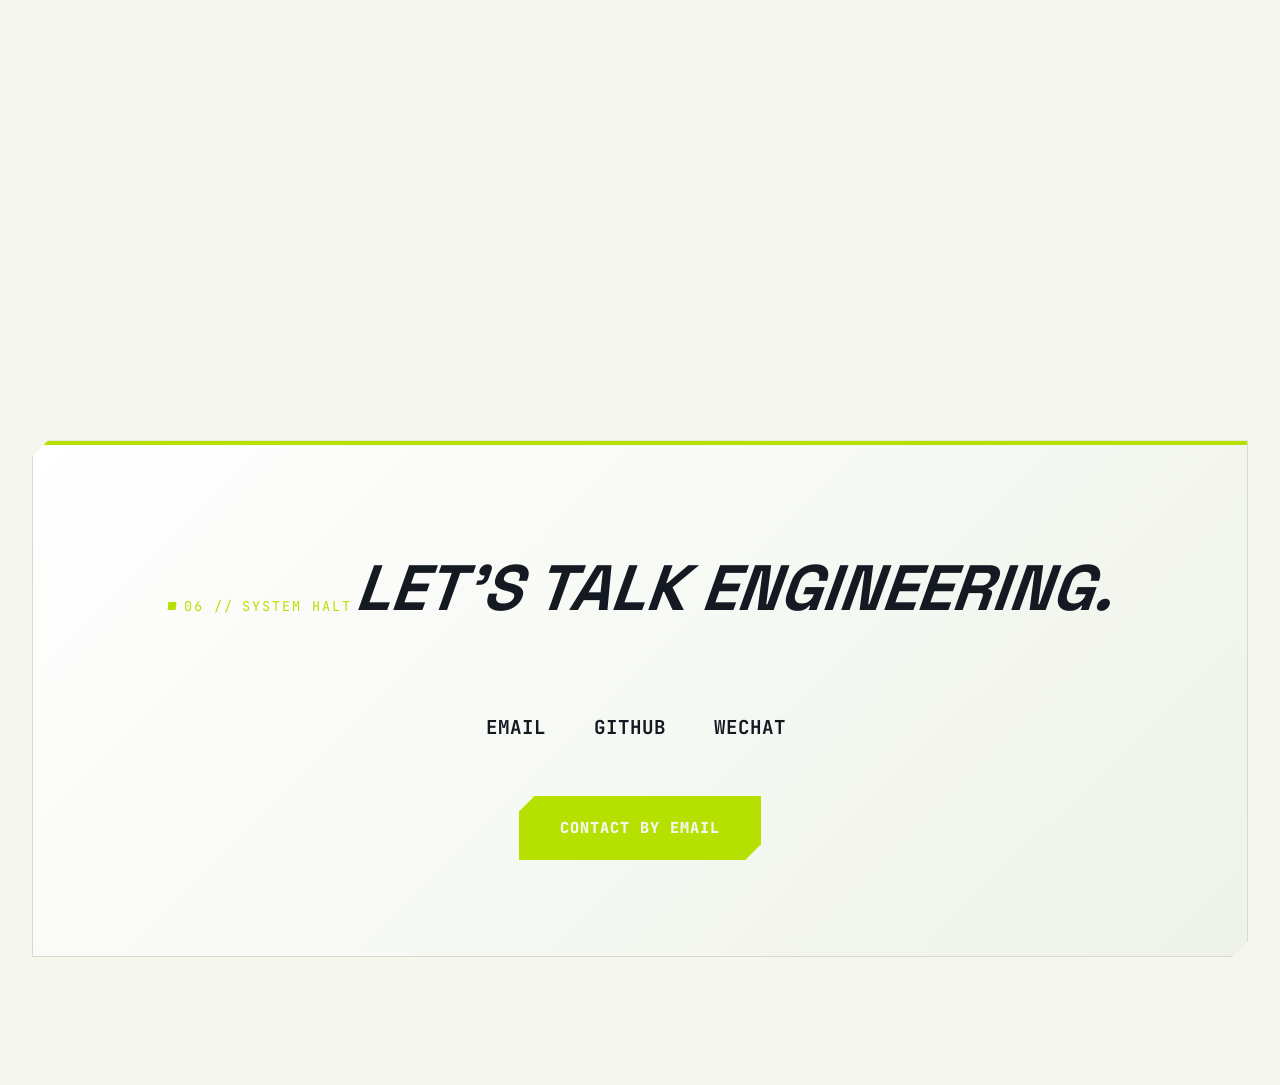
==== commit 42be727f: "Sync portfolio experience to alternate landing page" ====
--- a/gemini-v2.html
+++ b/gemini-v2.html
@@ -1136,8 +1136,8 @@
                         <p class="info-value" data-en="Bristol, UK / Shanghai Zhangjiang during breaks" data-zh="英国布里斯托 / 假期上海张江">Bristol, UK / Shanghai Zhangjiang during breaks</p>
                     </article>
                     <article class="info-item">
-                        <span class="info-label" data-en="Internship Target" data-zh="实习目标">Internship Target</span>
-                        <p class="info-value" data-en="2026 summer internship in mechatronics, robotics, product engineering, or AI-enabled engineering" data-zh="2026 暑期实习，关注机电、机器人、产品工程和 AI 辅助工程方向">2026 summer internship in mechatronics, robotics, product engineering, or AI-enabled engineering</p>
+                        <span class="info-label" data-en="Experience" data-zh="实习经历">Experience</span>
+                        <p class="info-value" data-en="Summer 2026 — R&amp;D Assistant at Shanghai Lianchuang Automotive Electronics Co., Ltd." data-zh="2026 年暑假｜上海联创汽车电子有限公司｜研发助理">Summer 2026 — R&amp;D Assistant at Shanghai Lianchuang Automotive Electronics Co., Ltd.</p>
                     </article>
                     <article class="info-item">
                         <span class="info-label" data-en="Technical Stack" data-zh="技术栈">Technical Stack</span>
@@ -1253,8 +1253,8 @@
             <div class="container reveal">
                 <div class="contact-wrap">
                     <div class="section-tag mono">06 // <span data-en="System Halt" data-zh="联系通道">System Halt</span></div>
-                    <h2 class="contact-title italic-speed" data-en="Open to 2026 Summer Internships." data-zh="正在寻找 2026 暑期实习。">
-                        Open to 2026 Summer Internships.
+                    <h2 class="contact-title italic-speed" data-en="Let's Talk Engineering." data-zh="欢迎交流工程实践。">
+                        Let's Talk Engineering.
                     </h2>
 
                     <div class="contact-links">
